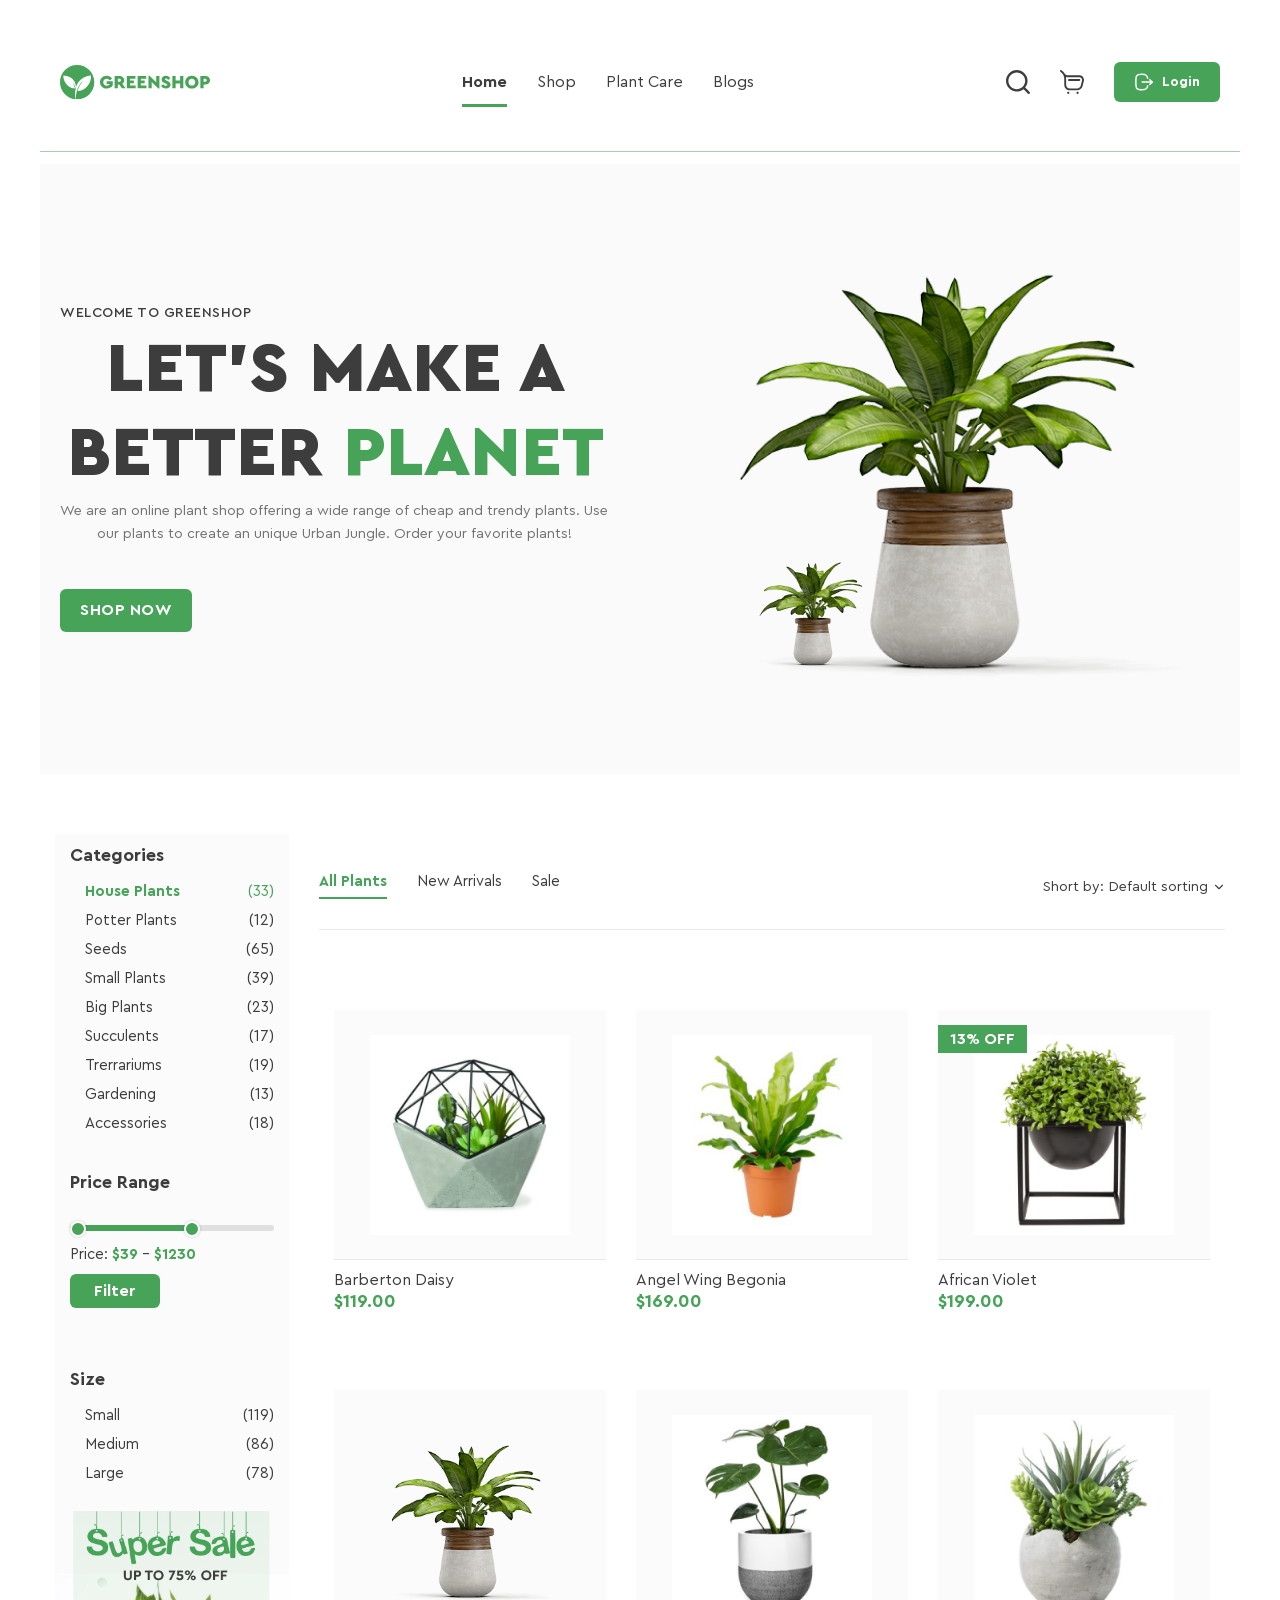
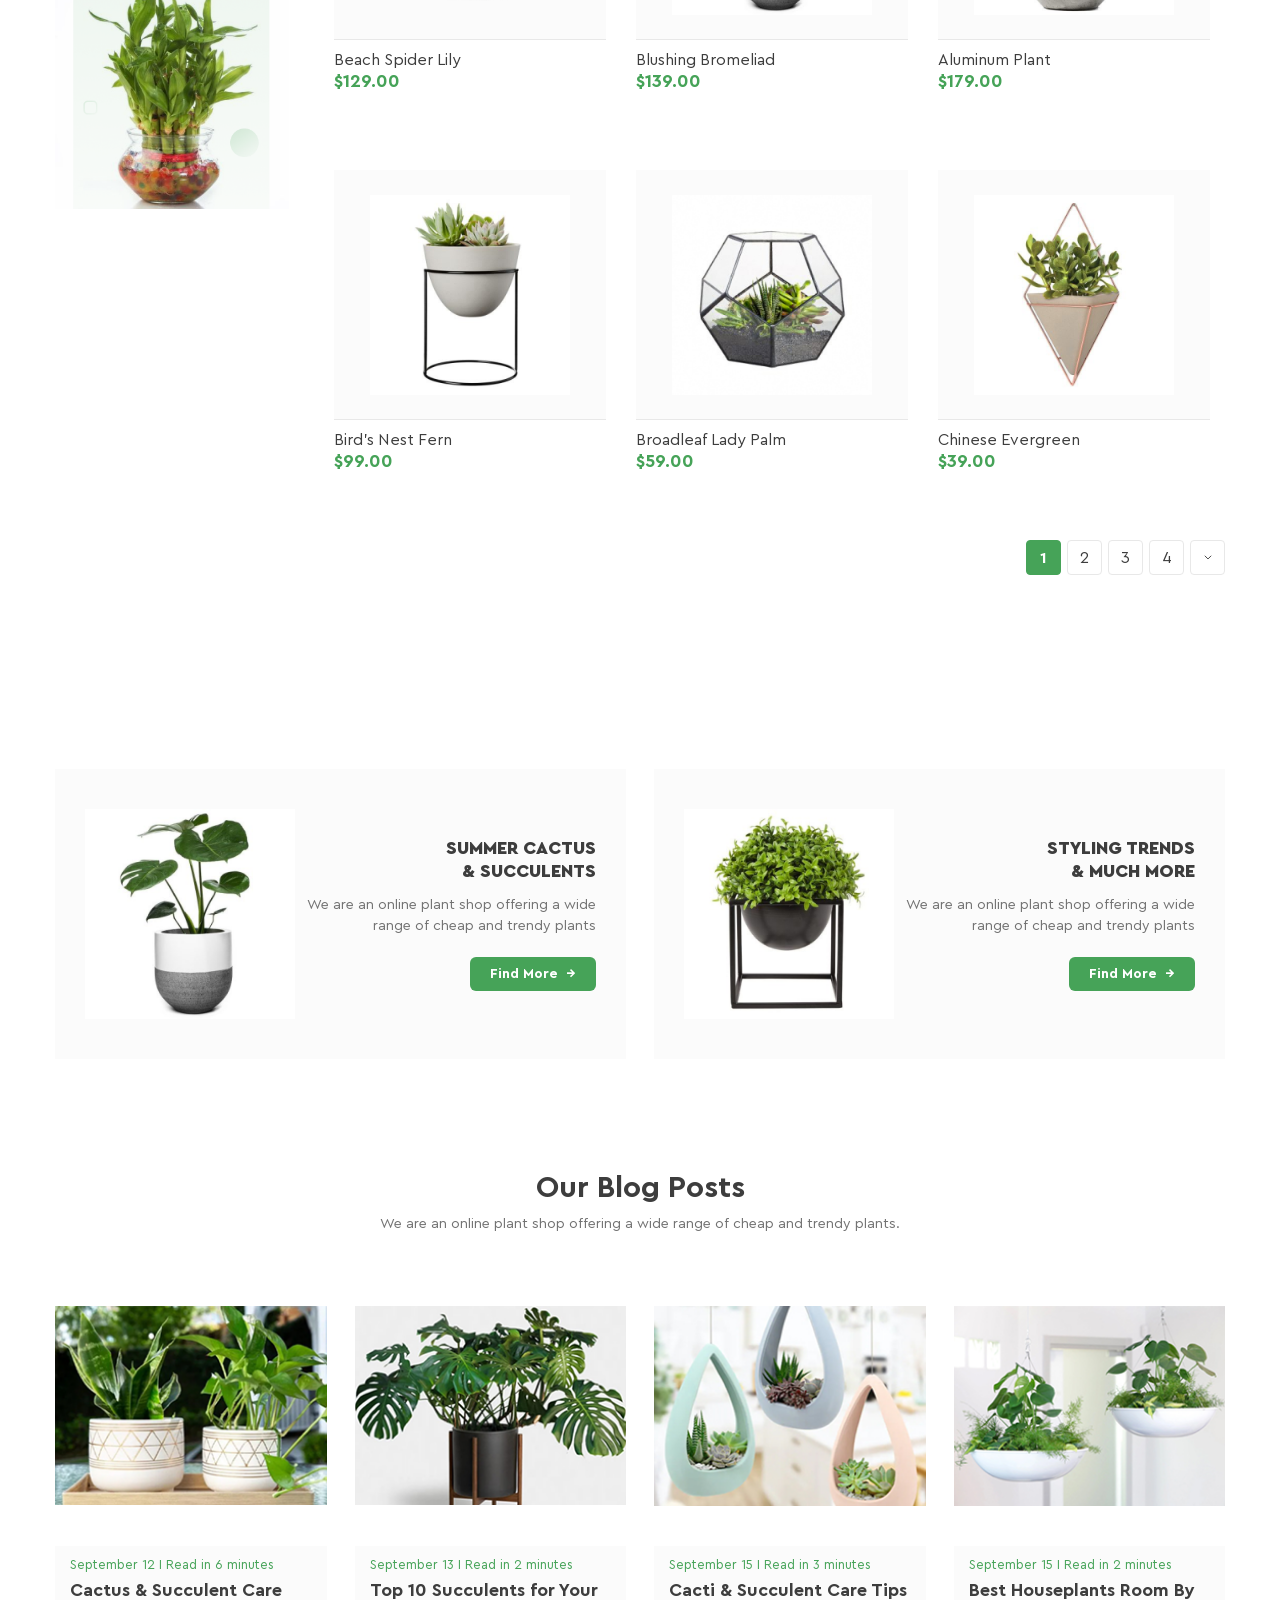
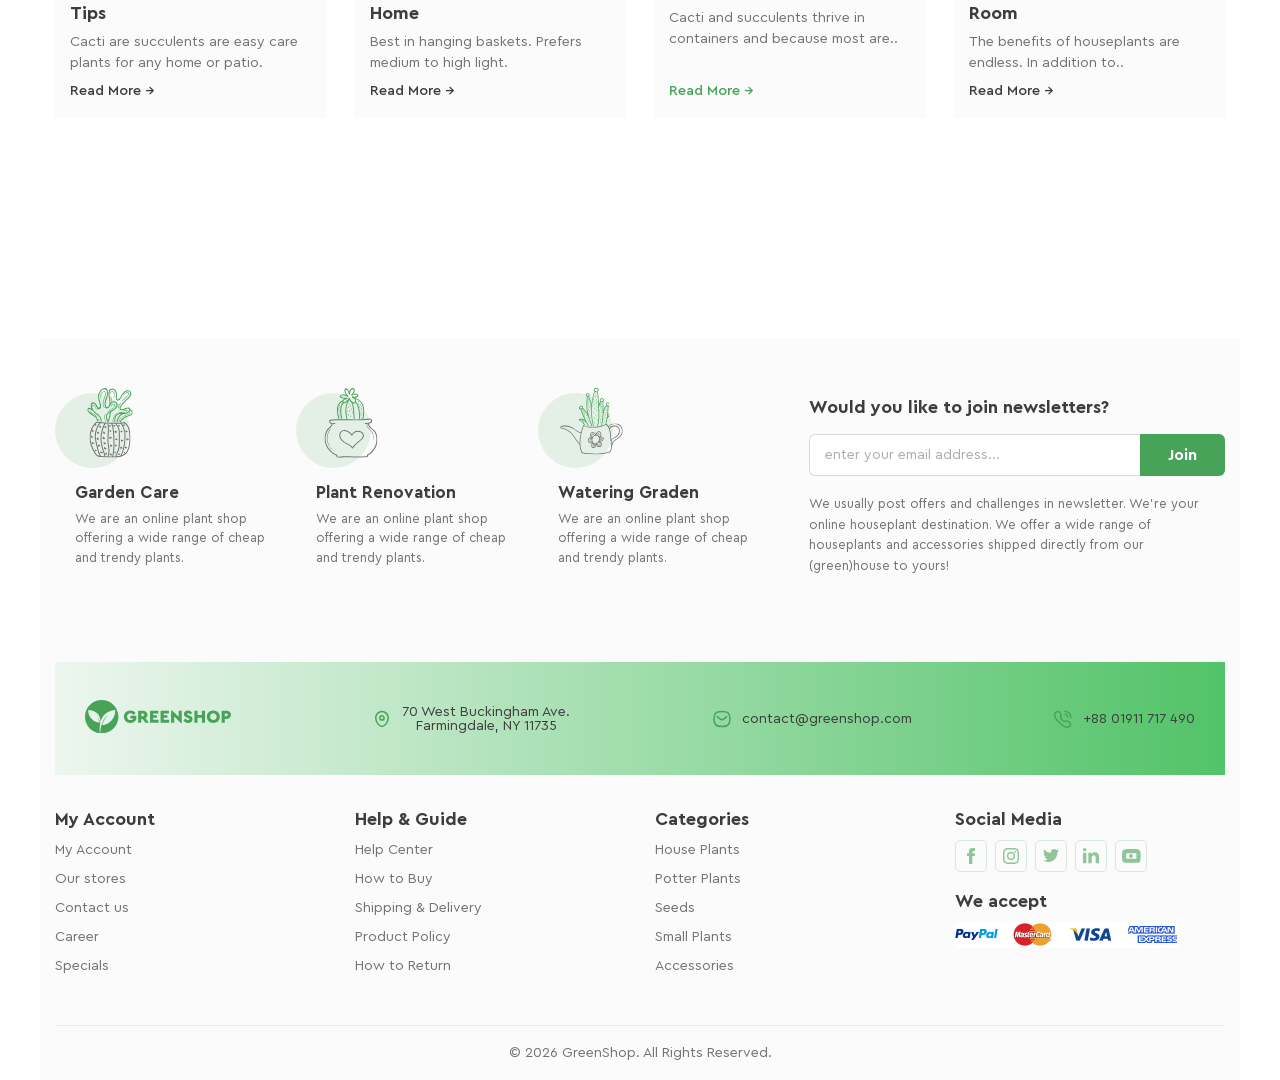
==== index.html @ 16ff742e "doneHW12" ====
<!DOCTYPE html>
<html lang="en">
<head>
    <meta charset="UTF-8">
    <title>Greenshop Home</title>
<link rel="stylesheet" href="css/normalize.css">
    <link rel="stylesheet" href="css/reset.css">
    <link rel="stylesheet" href="css/styles.css">
</head>
<body>
<header class="header">
    <div class="header-container">
        <a href="/" class="header-logo">
            <img src="img/Logo.svg" alt="Greenshop Logo">
        </a>
        <nav class="header-nav">
            <a href="#" class="nav-link active">Home</a>
            <a href="#" class="nav-link">Shop</a>
            <div class="nav-dropdown">
                <a href="#" class="nav-link">Plant Care</a>
                <div class="dropdown-menu">
                    <a href="#" class="dropdown-item">Drainage</a>
                    <a href="#" class="dropdown-item">Fungicides</a>
                    <a href="#" class="dropdown-item">Fertilizer</a>
                    <div class="dropdown-submenu-wrapper">
                        <a href="#" class="dropdown-item dropdown-item-active">Priming <img src="img/left.svg" alt="arrow" class="dropdown-arrow"></a>
                        <div class="dropdown-submenu">
                            <a href="#" class="dropdown-item">Universal</a>
                            <a href="#" class="dropdown-item">For Ficus</a>
                            <a href="#" class="dropdown-item">For Cacti</a>
                            <a href="#" class="dropdown-item">For Citrus</a>
                            <a href="#" class="dropdown-item">For those in bloom</a>
                            <a href="#" class="dropdown-item">For Orchids</a>
                        </div>
                    </div>
                </div>
            </div>
            <a href="#" class="nav-link">Blogs</a>
        </nav>
        <div class="header-login">
            <a href="#" class="header-icon-link"><img src="img/search.svg" alt="Search"></a>
            <div class="header-cart">
                <a href="#" class="header-cart-link">
                    <img src="img/shopping.svg" alt="Cart" id="headerCartIcon">
                    <span class="cart-badge" id="cartBadge">0</span>
                </a>
            </div>
            <button class="login-button-green">
                    <img src="img/Logout-icon.svg" alt="Login">
                Login
            </button>
        </div>
    </div>
</header>
<section class="hero">
    <div class="container">
        <div class="hero_content">
            <p class="hero_label">WELCOME TO GREENSHOP</p>
            <h1 class="hero_title">LET'S MAKE A BETTER<span> PLANET</span></h1>
            <p class="hero_text">We are an online plant shop offering a wide range of cheap and trendy plants. Use<br>our plants to create an unique Urban Jungle. Order your favorite plants!</p>
            <button class="shop-button-green">SHOP NOW</button>
        </div>
        <div class="hero_image">
            <img src="img/plant.png" alt="Plant in pot">
        </div>
    </div>
</section>


<section class="catalog">
    <div class="container">
        <div class="catalog-sidebar">
            <h3 class="catalog-sidebar-title">Categories</h3>
            <ul class="catalog-categories">
                <li><a href="#" class="category-link active">House Plants <span class="category-count">(33)</span></a></li>
                <li><a href="#" class="category-link">Potter Plants <span class="category-count">(12)</span></a></li>
                <li><a href="#" class="category-link">Seeds <span class="category-count">(65)</span></a></li>
                <li><a href="#" class="category-link">Small Plants <span class="category-count">(39)</span></a></li>
                <li><a href="#" class="category-link">Big Plants <span class="category-count">(23)</span></a></li>
                <li><a href="#" class="category-link">Succulents <span class="category-count">(17)</span></a></li>
                <li><a href="#" class="category-link">Trerrariums <span class="category-count">(19)</span></a></li>
                <li><a href="#" class="category-link">Gardening <span class="category-count">(13)</span></a></li>
                <li><a href="#" class="category-link">Accessories <span class="category-count">(18)</span></a></li>
            </ul>

            <h3 class="catalog-sidebar-title">Price Range</h3>
            <div class="price-range">
                <div class="range-slider">
                    <div class="range-track"></div>
                    <div class="range-fill" id="rangeFill"></div>
                    <input type="range" min="39" max="2000" value="39" class="range-input range-min" id="rangeMin">
                    <input type="range" min="39" max="2000" value="1230" class="range-input range-max" id="rangeMax">
                </div>
                <p class="price-range-text">Price: <span class="price-green" id="priceMin">$39</span> – <span class="price-green" id="priceMax">$1230</span></p>
                <button class="filter-button">Filter</button>
            </div>

            <h3 class="catalog-sidebar-title">Size</h3>
            <ul class="catalog-categories size-categories">
                <li><a href="#" class="category-link">Small <span class="category-count">(119)</span></a></li>
                <li><a href="#" class="category-link">Medium <span class="category-count">(86)</span></a></li>
                <li><a href="#" class="category-link">Large <span class="category-count">(78)</span></a></li>
            </ul>

            <div class="catalog-banner">
                <img src="img/super-sale-banner.png" alt="Super Sale UP TO 75% OFF">
            </div>
        </div>
        <div class="catalog-main">
            <div class="catalog-topbar">
                <div class="catalog-tabs">
                    <a href="#" class="catalog-tab active">All Plants</a>
                    <a href="#" class="catalog-tab">New Arrivals</a>
                    <a href="#" class="catalog-tab">Sale</a>
                </div>
                <div class="catalog-sort">
                    Short by: <span>Default sorting</span>
                    <img src="img/down.svg" alt="arrow down" class="sort-arrow">
                </div>
            </div>
            <div class="catalog-grid">
                <div class="product-card">
                    <div class="product-card-image">
                        <img src="img/product-1.png" alt="Barberton Daisy">
                        <div class="product-card-actions">
                            <a href="#" class="cart-link"><img src="img/shopping.svg" alt="Cart"></a>
                            <a href="#"><img src="img/heart.svg" alt="Wishlist"></a>
                            <a href="#"><img src="img/search.svg" alt="Search"></a>
                        </div>
                    </div>
                    <p class="product-card-name">Barberton Daisy</p>
                    <p class="product-card-price">$119.00</p>
                </div>
                <div class="product-card">
                    <div class="product-card-image">
                        <img src="img/product-2.png" alt="Angel Wing Begonia">
                        <div class="product-card-actions">
                            <a href="#" class="cart-link"><img src="img/shopping.svg" alt="Cart"></a>
                            <a href="#"><img src="img/heart.svg" alt="Wishlist"></a>
                            <a href="#"><img src="img/search.svg" alt="Search"></a>
                        </div>
                    </div>
                    <p class="product-card-name">Angel Wing Begonia</p>
                    <p class="product-card-price">$169.00</p>
                </div>
                <div class="product-card">
                    <div class="product-card-image">
                        <span class="product-badge">13% OFF</span>
                        <img src="img/product-3.png" alt="African Violet">
                        <div class="product-card-actions">
                            <a href="#" class="cart-link"><img src="img/shopping.svg" alt="Cart"></a>
                            <a href="#"><img src="img/heart.svg" alt="Wishlist"></a>
                            <a href="#"><img src="img/search.svg" alt="Search"></a>
                        </div>
                    </div>
                    <p class="product-card-name">African Violet</p>
                    <p class="product-card-price">$199.00</p>
                </div>
                <div class="product-card">
                    <div class="product-card-image">
                        <img src="img/product-4.png" alt="Beach Spider Lily">
                        <div class="product-card-actions">
                            <a href="#" class="cart-link"><img src="img/shopping.svg" alt="Cart"></a>
                            <a href="#"><img src="img/heart.svg" alt="Wishlist"></a>
                            <a href="#"><img src="img/search.svg" alt="Search"></a>
                        </div>
                    </div>
                    <p class="product-card-name">Beach Spider Lily</p>
                    <p class="product-card-price">$129.00</p>
                </div>
                <div class="product-card">
                    <div class="product-card-image">
                        <img src="img/product-5.png" alt="Blushing Bromeliad">
                        <div class="product-card-actions">
                            <a href="#" class="cart-link"><img src="img/shopping.svg" alt="Cart"></a>
                            <a href="#"><img src="img/heart.svg" alt="Wishlist"></a>
                            <a href="#"><img src="img/search.svg" alt="Search"></a>
                        </div>
                    </div>
                    <p class="product-card-name">Blushing Bromeliad</p>
                    <p class="product-card-price">$139.00</p>
                </div>
                <div class="product-card">
                    <div class="product-card-image">
                        <img src="img/product-6.png" alt="Aluminum Plant">
                        <div class="product-card-actions">
                            <a href="#" class="cart-link"><img src="img/shopping.svg" alt="Cart"></a>
                            <a href="#"><img src="img/heart.svg" alt="Wishlist"></a>
                            <a href="#"><img src="img/search.svg" alt="Search"></a>
                        </div>
                    </div>
                    <p class="product-card-name">Aluminum Plant</p>
                    <p class="product-card-price">$179.00</p>
                </div>
                <div class="product-card">
                    <div class="product-card-image">
                        <img src="img/product-7.png" alt="Bird's Nest Fern">
                        <div class="product-card-actions">
                            <a href="#" class="cart-link"><img src="img/shopping.svg" alt="Cart"></a>
                            <a href="#"><img src="img/heart.svg" alt="Wishlist"></a>
                            <a href="#"><img src="img/search.svg" alt="Search"></a>
                        </div>
                    </div>
                    <p class="product-card-name">Bird's Nest Fern</p>
                    <p class="product-card-price">$99.00</p>
                </div>
                <div class="product-card">
                    <div class="product-card-image">
                        <img src="img/product-8.png" alt="Broadleaf Lady Palm">
                        <div class="product-card-actions">
                            <a href="#" class="cart-link"><img src="img/shopping.svg" alt="Cart"></a>
                            <a href="#"><img src="img/heart.svg" alt="Wishlist"></a>
                            <a href="#"><img src="img/search.svg" alt="Search"></a>
                        </div>
                    </div>
                    <p class="product-card-name">Broadleaf Lady Palm</p>
                    <p class="product-card-price">$59.00</p>
                </div>
                <div class="product-card">
                    <div class="product-card-image">
                        <img src="img/product-9.png" alt="Chinese Evergreen">
                        <div class="product-card-actions">
                            <a href="#" class="cart-link"><img src="img/shopping.svg" alt="Cart"></a>
                            <a href="#"><img src="img/heart.svg" alt="Wishlist"></a>
                            <a href="#"><img src="img/search.svg" alt="Search"></a>
                        </div>
                    </div>
                    <p class="product-card-name">Chinese Evergreen</p>
                    <p class="product-card-price">$39.00</p>
                </div>
            </div>
            <div class="catalog-pagination">
                <a href="#" class="pagination-link active">1</a>
                <a href="#" class="pagination-link">2</a>
                <a href="#" class="pagination-link">3</a>
                <a href="#" class="pagination-link">4</a>
                <a href="#" class="pagination-link"><img src="img/right.svg" alt="Next" class="pagination-arrow"></a>
            </div>
        </div>
    </div>
</section>

<section class="promo-cards">
    <div class="container">
        <div class="promo-card">
            <div class="promo-card-image">
                <img src="img/product-5.png" alt="Summer Cactus">
            </div>
            <div class="promo-card-content">
                <h3 class="promo-card-title">SUMMER CACTUS<br>& SUCCULENTS</h3>
                <p class="promo-card-text">We are an online plant shop offering a wide range of cheap and trendy plants</p>
                <a href="#" class="find-more-btn">Find More <span>&rarr;</span></a>
            </div>
        </div>
        <div class="promo-card">
            <div class="promo-card-image">
                <img src="img/product-3.png" alt="Styling Trends">
            </div>
            <div class="promo-card-content">
                <h3 class="promo-card-title">STYLING TRENDS<br>& MUCH MORE</h3>
                <p class="promo-card-text">We are an online plant shop offering a wide range of cheap and trendy plants</p>
                <a href="#" class="find-more-btn">Find More <span>&rarr;</span></a>
            </div>
        </div>
    </div>
</section>

<section class="blog-section">
    <div class="container">
        <h2 class="blog-section-title">Our Blog Posts</h2>
        <p class="blog-section-subtitle">We are an online plant shop offering a wide range of cheap and trendy plants.</p>
        <div class="blog-grid">
            <div class="blog-card">
                <div class="blog-card-image">
                    <img src="img/01.png" alt="Cactus & Succulent Care Tips">
                </div>
                <div class="blog-card-body">
                    <p class="blog-card-meta">September 12  I Read in 6 minutes</p>
                    <h3 class="blog-card-title">Cactus & Succulent Care Tips</h3>
                    <p class="blog-card-text">Cacti are succulents are easy care plants for any home or patio.</p>
                    <a href="#" class="blog-read-more">Read More &rarr;</a>
                </div>
            </div>
            <div class="blog-card">
                <div class="blog-card-image">
                    <img src="img/02.png" alt="Top 10 Succulents for Your Home">
                </div>
                <div class="blog-card-body">
                    <p class="blog-card-meta">September 13  I Read in 2 minutes</p>
                    <h3 class="blog-card-title">Top 10 Succulents for Your Home</h3>
                    <p class="blog-card-text">Best in hanging baskets. Prefers medium to high light.</p>
                    <a href="#" class="blog-read-more">Read More &rarr;</a>
                </div>
            </div>
            <div class="blog-card">
                <div class="blog-card-image">
                    <img src="img/03.png" alt="Cacti & Succulent Care Tips">
                </div>
                <div class="blog-card-body">
                    <p class="blog-card-meta">September 15  I Read in 3 minutes</p>
                    <h3 class="blog-card-title">Cacti & Succulent Care Tips</h3>
                    <p class="blog-card-text">Cacti and succulents thrive in containers and because most are..</p>
                    <a href="#" class="blog-read-more green">Read More &rarr;</a>
                </div>
            </div>
            <div class="blog-card">
                <div class="blog-card-image">
                    <img src="img/04.png" alt="Best Houseplants Room By Room">
                </div>
                <div class="blog-card-body">
                    <p class="blog-card-meta">September 15  I Read in 2 minutes</p>
                    <h3 class="blog-card-title">Best Houseplants Room By Room</h3>
                    <p class="blog-card-text">The benefits of houseplants are endless. In addition to..</p>
                    <a href="#" class="blog-read-more">Read More &rarr;</a>
                </div>
            </div>
        </div>
    </div>
</section>

<div class="modal-overlay" id="modalOverlay">
    <table>
        <tr> <td>
            <button class="close-btn" type="button" id="modalClose">
                <img src="img/close.svg" alt="Close">
            </button>
            <h1>Login | <span id="registerTitle">Register</span></h1>
                <h4>Enter your email and password to register</h4>
            <div>    
                <input type="text" placeholder="Username">
            </div>
            <div>
                <input type="email" placeholder="Enter your email address">
            </div>
            <div class="password-wrapper">
                <input type="password" placeholder="Password">
                <span class="eye-icon"> <img src="img/hide.svg" alt="eye-icon" width="20" height="20"></span>
            </div>
            <div>
                <input type="password" placeholder="Confirm Password">
            </div>
                <button type="submit" id="registerButton">Register</button>
                <div class="divider"><span>Or register with</span></div> 
                <div> 
                    <button type="button" class="register-form-button">
                        <img src="img/google.svg" alt="Google Logo" width="20" height="20">
                        Continue with Google</button>
                </div> 
                <div> 
                    <button type="button" class="register-form-button">
                        <img src="img/facebook.svg" alt="Facebook Logo" width="20" height="20">
                        Continue with Facebook</button>
                </div> 
            </td> 
        </tr> 
    </table> 
</div>

<footer class="footer">
    <div class="container">
        <div class="footer-top">
            <div class="footer-info-cards">
                <div class="footer-info-card">
                    <div class="footer-info-icon">
                        <span class="icon-circle"></span>
                        <img src="img/cactus-1.svg" alt="Garden Care">
                    </div>
                    <h3 class="footer-info-title">Garden Care</h3>
                    <p class="footer-info-text">We are an online plant shop<br>offering a wide range of cheap<br>and trendy plants.</p>
                </div>
                <div class="footer-info-card">
                    <div class="footer-info-icon">
                        <span class="icon-circle"></span>
                        <img src="img/cactus-2.svg" alt="Plant Renovation">
                    </div>
                    <h3 class="footer-info-title">Plant Renovation</h3>
                    <p class="footer-info-text">We are an online plant shop<br>offering a wide range of cheap<br>and trendy plants.</p>
                </div>
                <div class="footer-info-card">
                    <div class="footer-info-icon">
                        <span class="icon-circle"></span>
                        <img src="img/cactus-3.svg" alt="Watering Garden">
                    </div>
                    <h3 class="footer-info-title">Watering Graden</h3>
                    <p class="footer-info-text">We are an online plant shop<br>offering a wide range of cheap<br>and trendy plants.</p>
                </div>
            </div>
            <div class="footer-newsletter">
                <h3 class="footer-newsletter-title">Would you like to join newsletters?</h3>
                <div class="footer-newsletter-form">
                    <input type="email" class="footer-newsletter-input" placeholder="enter your email address...">
                    <button class="footer-newsletter-btn">Join</button>
                </div>
                <p class="footer-newsletter-text">We usually post offers and challenges in newsletter. We're your online houseplant destination. We offer a wide range of houseplants and accessories shipped directly from our (green)house to yours!</p>
            </div>
        </div>

        <div class="footer-gradient-bar">
            <div class="footer-gradient-logo">
                <img src="img/Logo.svg" alt="GreenShop">
            </div>
            <div class="footer-gradient-item">
                <img src="img/adress-icon.svg" alt="Address" class="footer-gradient-icon-img">
                <span>70 West Buckingham Ave.<br>Farmingdale, NY 11735</span>
            </div>
            <div class="footer-gradient-item">
                <img src="img/mail-icon.svg" alt="Email" class="footer-gradient-icon-img">
                <a href="mailto:contact@greenshop.com" class="footer-gradient-link">contact@greenshop.com</a>
            </div>
            <div class="footer-gradient-item">
                <img src="img/phone-icon.svg" alt="Phone" class="footer-gradient-icon-img">
                <a href="tel:+880191171749" class="footer-gradient-link">+88 01911 717 490</a>
            </div>
        </div>

        <div class="footer-bottom">
            <div class="footer-column">
                <h4 class="footer-column-title">My Account</h4>
                <a href="#" class="footer-column-link">My Account</a>
                <a href="#" class="footer-column-link">Our stores</a>
                <a href="#" class="footer-column-link">Contact us</a>
                <a href="#" class="footer-column-link">Career</a>
                <a href="#" class="footer-column-link">Specials</a>
            </div>
            <div class="footer-column">
                <h4 class="footer-column-title">Help & Guide</h4>
                <a href="#" class="footer-column-link">Help Center</a>
                <a href="#" class="footer-column-link">How to Buy</a>
                <a href="#" class="footer-column-link">Shipping & Delivery</a>
                <a href="#" class="footer-column-link">Product Policy</a>
                <a href="#" class="footer-column-link">How to Return</a>
            </div>
            <div class="footer-column">
                <h4 class="footer-column-title">Categories</h4>
                <a href="#" class="footer-column-link">House Plants</a>
                <a href="#" class="footer-column-link">Potter Plants</a>
                <a href="#" class="footer-column-link">Seeds</a>
                <a href="#" class="footer-column-link">Small Plants</a>
                <a href="#" class="footer-column-link">Accessories</a>
            </div>
            <div class="footer-column">
                <h4 class="footer-column-title">Social Media</h4>
                <div class="footer-social-icons">
                    <img src="img/social-media-icons.svg" alt="Social Media">
                </div>
                <h4 class="footer-column-title">We accept</h4>
                <div class="footer-payment-icons">
                    <img src="img/payment-icons.svg" alt="We accept">
                </div>
            </div>
        </div>

        <div class="footer-copyright">
            &copy; <span id="footerYear">2026</span> GreenShop. All Rights Reserved.
        </div>
    </div>
</footer>

<script>
    var loginBtn = document.querySelector('.login-button-green');
    var overlay = document.getElementById('modalOverlay');
    var closeBtn = document.getElementById('modalClose');

    loginBtn.addEventListener('click', function() {
        overlay.classList.add('active');
    });

    closeBtn.addEventListener('click', function() {
        overlay.classList.remove('active');
    });

    overlay.addEventListener('click', function(e) {
        if (e.target === overlay) {
            overlay.classList.remove('active');
        }
    });

    document.getElementById('footerYear').textContent = new Date().getFullYear();

    var cartCount = 0;
    var cartBadge = document.getElementById('cartBadge');
    var cartLinks = document.querySelectorAll('.cart-link');

    cartLinks.forEach(function(link) {
        link.addEventListener('click', function(e) {
            e.preventDefault();
            cartCount++;
            cartBadge.textContent = cartCount;
            cartBadge.classList.add('active');
        });
    });

    var rangeMin = document.getElementById('rangeMin');
    var rangeMax = document.getElementById('rangeMax');
    var rangeFill = document.getElementById('rangeFill');
    var priceMin = document.getElementById('priceMin');
    var priceMax = document.getElementById('priceMax');

    function updateRange() {
        var minVal = parseInt(rangeMin.value);
        var maxVal = parseInt(rangeMax.value);

        if (minVal > maxVal) {
            var temp = minVal;
            minVal = maxVal;
            maxVal = temp;
        }

        priceMin.textContent = '$' + minVal;
        priceMax.textContent = '$' + maxVal;

        var minPercent = ((minVal - 39) / (2000 - 39)) * 100;
        var maxPercent = ((maxVal - 39) / (2000 - 39)) * 100;

        rangeFill.style.left = minPercent + '%';
        rangeFill.style.width = (maxPercent - minPercent) + '%';
    }

    rangeMin.addEventListener('input', updateRange);
    rangeMax.addEventListener('input', updateRange);
    updateRange();
</script>



</body>
</html>
---- css/styles.css ----
﻿/* FONTS */

@font-face {
    font-family: 'Cera Pro';
    src: url('../fonts/CeraPro-Regular.woff') format('woff');
    font-weight: 400;
}

@font-face {
    font-family: 'Cera Pro';
    src: url('../fonts/CeraPro-Medium.woff') format('woff');
    font-weight: 500;
}

@font-face {
    font-family: 'Cera Pro';
    src: url('../fonts/CeraPro-Bold.woff') format('woff');
    font-weight: 700;
}

@font-face {
    font-family: 'Cera Pro';
    src: url('../fonts/CeraPro-Black.woff') format('woff');
    font-weight: 900;
}

body {
    font-family: 'Cera Pro', sans-serif;
}

/* REGISTRATION FORM STYLE */

body {
    background-color: white;
    text-align: center;
}

h1 {
    font-size: 32px;
    font-weight: 700;
    color: #3D3D3D;
    margin: 0 0 10px 0;
}

h4 {
    font-size: 14px;
    font-weight: 400;
    color: #3D3D3D;
    margin: 0 0 30px 0;
}

table {
    background-color: white;
    border: 1px solid #DEDEDE;
    border-bottom: 10px solid #46A358;
    margin: 50px auto;
    border-collapse: collapse;
    padding: 40px;
    max-width: 500px;
    border-radius: 8px;
    position: relative;
}

td {
    padding: 40px;
}

div {
    margin-top: 20px;
    margin-bottom: 20px;
}

#registerButton {
    background-color: #46A358;
    width: 100%;
    max-width: 300px;
    height: 45px;
    border-radius: 5px;
    color: white;
    border: none;
    font-size: 16px;
    font-weight: 700;
    cursor: pointer;
    margin-bottom: 10px;
}

.register-form-button {
    background-color: white;
    width: 300px;
    height: 45px;
    border-radius: 5px;
    border: 1px solid #DEDEDE;
    display: inline-flex;
    align-items: center;
    justify-content: center;
    gap: 10px;
    padding: 10px;
    box-sizing: border-box;
    cursor: pointer;
    font-size: 14px;
    font-weight: 400;
    color: #3D3D3D;
}

input {
    width: 300px;
    height: 45px;
    border-radius: 5px;
    border: 1px solid #DEDEDE;
    background-color: white;
    box-sizing: border-box;
    padding: 10px;
    font-family: inherit;
    color: #3D3D3D;
}

input::placeholder {
    color: #BDBDBD;
}

#registerTitle {
    color: #46A358;
}

.password-wrapper {
    position: relative;
    width: 300px;
    margin: 0 auto;
}

.password-wrapper input {
    width: 100%;
    padding: 10px;
    padding-right: 40px;
    box-sizing: border-box;
}

.eye-icon {
    position: absolute;
    right: 10px;
    top: 50%;
    transform: translateY(-50%);
    color: #888;
    font-size: 20px;
    z-index: 2;
}

.close-btn {
    position: absolute;
    top: 20px;
    right: 20px;
    background: none;
    border: none;
    cursor: pointer;
    padding: 0;
    display: flex;
    align-items: center;
    justify-content: center;
}

.close-btn img {
    width: 12px;
    height: 12px;
}

.divider {
    display: flex;
    align-items: center;
    gap: 15px;
    margin: 20px 0 20px;
    color: #000000;
    font-size: 14px;
    font-weight: 400;
}

.divider::before,
.divider::after {
    content: "";
    flex: 1;
    height: 1px;
    background-color: #DEDEDE;
}

/*MODAL OVERLAY*/

.modal-overlay {
    display: none;
    position: fixed;
    top: 0;
    left: 0;
    width: 100%;
    height: 100%;
    background-color: rgba(0, 0, 0, 0.5);
    z-index: 999;
    justify-content: center;
    align-items: center;
}

.modal-overlay.active {
    display: flex;
}

.modal-overlay table {
    margin: 0;
    animation: modalFadeIn 0.3s ease;
}

@keyframes modalFadeIn {
    from {
        opacity: 0;
        transform: scale(0.95);
    }
    to {
        opacity: 1;
        transform: scale(1);
    }
}

/*CATALOG SECTION*/

.catalog {
    padding: 40px 0;
}

.catalog .container {
    display: flex;
    gap: 30px;
    align-items: flex-start;
}

/*SIDEBAR*/

.catalog-sidebar {
    flex: 0 0 20%;
    background-color: #FBFBFB;
    overflow: hidden;
    text-align: left;
}

.catalog-main {
    flex: 1;
    min-width: 0;
}

.catalog-sidebar-title {
    font-size: 18px;
    font-weight: 700;
    color: #3D3D3D;
    margin-bottom: 20px;
    padding: 12px 15px 0 15px;
}

.catalog-categories {
    list-style: none;
    padding: 0 15px;
    margin: 0 0 30px 0;
}

.catalog-categories li {
    margin-bottom: 14px;
    padding-left: 15px;
}

.category-link {
    text-decoration: none;
    color: #3D3D3D;
    font-size: 15px;
    font-weight: 400;
    transition: color 0.3s ease;
    cursor: pointer;
    display: flex;
    justify-content: space-between;
    width: 100%;
}

.category-link:hover {
    color: #46A358;
}

.category-link.active {
    color: #46A358;
    font-weight: 700;
}

.catalog-categories li {
    display: flex;
}

.category-count {
    font-weight: 400;
}

/* PRICE RANGE */

.price-range {
    padding: 0 15px 30px;
}

.range-slider {
    position: relative;
    height: 20px;
    margin: 20px 0 16px;
}

.range-track {
    position: absolute;
    top: -6px;
    left: 0;
    width: 100%;
    height: 6px;
    background-color: #E0E0E0;
    border-radius: 3px;
}

.range-fill {
    position: absolute;
    top: -6px;
    height: 6px;
    background-color: #46A358;
    border-radius: 3px;
    z-index: 1;
}

.range-input {
    position: absolute;
    top: 0;
    left: 0;
    width: 100%;
    height: 100%;
    margin: 0;
    padding: 0;
    background: transparent;
    pointer-events: none;
    -webkit-appearance: none;
    appearance: none;
    outline: none;
    border: none;
    z-index: 2;
}

.range-input::-webkit-slider-runnable-track {
    -webkit-appearance: none;
    appearance: none;
    width: 100%;
    height: 0;
    background: transparent;
    border: none;
    outline: none;
}

.range-input::-moz-range-track {
    width: 100%;
    height: 0;
    background: transparent;
    border: none;
    outline: none;
}

.range-input::-ms-track {
    width: 100%;
    height: 0;
    background: transparent;
    border: none;
    color: transparent;
}

.range-input::-ms-fill-lower,
.range-input::-ms-fill-upper {
    background: transparent;
}

.range-input::-webkit-slider-thumb {
    -webkit-appearance: none;
    appearance: none;
    width: 16px;
    height: 16px;
    border-radius: 50%;
    background-color: #46A358;
    border: 2px solid #fff;
    box-shadow: 0 0 3px rgba(0, 0, 0, 0.2);
    cursor: pointer;
    pointer-events: all;
    margin-top: 0;
}

.range-input::-moz-range-thumb {
    width: 16px;
    height: 16px;
    border-radius: 50%;
    background-color: #46A358;
    border: 2px solid #fff;
    box-shadow: 0 0 3px rgba(0,0,0,0.2);
    cursor: pointer;
    pointer-events: all;
}

.price-range-text {
    font-size: 15px;
    color: #3D3D3D;
    font-weight: 400;
    margin: 0 0 12px 0;
}

.price-green {
    color: #46A358;
    font-weight: 700;
}

.filter-button {
    background-color: #46A358;
    color: white;
    border: none;
    border-radius: 6px;
    padding: 8px 24px;
    font-size: 16px;
    font-weight: 700;
    cursor: pointer;
}

/* SIZE */

.size-categories {
    margin-bottom: 30px;
}

.catalog-banner {
    margin: 0;
    background-color: #FBFBFB;
}

.catalog-banner img {
    width: 100%;
    height: auto;
    display: block;
}

/*TOPBAR*/

.catalog-topbar {
    display: flex;
    align-items: center;
    justify-content: space-between;
    margin-bottom: 30px;
    border-bottom: 1px solid #E8E8E8;
    padding-bottom: 10px;
}

.catalog-tabs {
    display: flex;
    gap: 30px;
}

.catalog-tab {
    text-decoration: none;
    color: #3D3D3D;
    font-size: 15px;
    font-weight: 400;
    padding-bottom: 8px;
    border-bottom: 2px solid transparent;
    transition: color 0.3s ease, border-bottom-color 0.3s ease;
    cursor: pointer;
}

.catalog-tab:hover {
    color: #46A358;
}

.catalog-tab.active {
    color: #46A358;
    font-weight: 700;
    border-bottom-color: #46A358;
}

.catalog-sort {
    font-size: 14px;
    color: #3D3D3D;
    display: flex;
    align-items: center;
    gap: 5px;
}

.catalog-sort span {
    font-weight: 400;
}

.sort-arrow {
    width: 12px;
    height: 12px;
}

/*PRODUCT GRID*/

.catalog-grid {
    display: flex;
    flex-wrap: wrap;
    margin-bottom: 40px;
}

.product-card {
    flex: 0 0 33.33%;
    padding: 10px 15px;
    box-sizing: border-box;
    text-align: left;
}

.product-card-image {
    width: 100%;
    height: 250px;
    background-color: #FBFBFB;
    display: flex;
    align-items: center;
    justify-content: center;
    margin-bottom: 12px;
    border-top: 1px solid transparent;
    border-bottom: 1px solid #E8E8E8;
    position: relative;
    overflow: hidden;
}

.product-card-image::before {
    content: "";
    position: absolute;
    top: 0;
    left: 0;
    width: 100%;
    height: 1px;
    background-color: #46A358;
    transform: scaleX(0);
    transition: transform 0.3s ease;
}

.product-card:hover .product-card-image::before {
    transform: scaleX(1);
}

.product-card:hover .product-card-image {
    border-top: 1px solid #46A358;
}

.product-card-actions {
    position: absolute;
    bottom: 10px;
    left: 50%;
    transform: translateX(-50%) translateY(30px);
    display: flex;
    gap: 10px;
    opacity: 0;
    transition: opacity 0.3s ease, transform 0.3s ease;
}

.product-card:hover .product-card-actions {
    opacity: 1;
    transform: translateX(-50%) translateY(0);
}

.product-card-actions a {
    display: flex;
    align-items: center;
    justify-content: center;
    width: 35px;
    height: 35px;
    background-color: #fff;
    border-radius: 4px;
    transition: background-color 0.3s ease;
}

.product-card-actions a:hover {
    background-color: #46A358;
}

.product-card-actions a:hover img {
    filter: brightness(0) invert(1);
}

.product-card-actions a img {
    width: 20px;
    height: 20px;
}

.product-card-image img {
    max-width: 80%;
    max-height: 200px;
    object-fit: contain;
}

.product-badge {
    position: absolute;
    top: 14px;
    left: 0;
    background-color: #46A358;
    color: white;
    font-size: 16px;
    font-weight: 700;
    padding: 6px 12px;
    z-index: 1;
}

.product-card-name {
    font-size: 16px;
    font-weight: 400;
    color: #3D3D3D;
    margin-bottom: 4px;
}

.product-card-price {
    font-size: 18px;
    font-weight: 700;
    color: #46A358;
}

/*PAGINATION*/

.catalog-pagination {
    display: flex;
    justify-content: flex-end;
    gap: 6px;
}

.pagination-link {
    display: flex;
    align-items: center;
    justify-content: center;
    width: 35px;
    height: 35px;
    font-size: 16px;
    font-weight: 400;
    color: #3D3D3D;
    text-decoration: none;
    border: 1px solid #E8E8E8;
    border-radius: 4px;
}

.pagination-link.active {
    background-color: #46A358;
    color: white;
    border-color: #46A358;
    font-weight: 700;
}

.pagination-arrow {
    width: 10px;
    height: 15px;
    vertical-align: middle;
}

/*GLOBAL & LAYOUT*/

* {
    box-sizing: border-box;
}

.container {
    max-width: 1200px;
    margin: 0 auto;
    padding: 0 15px;
}

/*HEADER*/

.header {
    border-bottom: none;
    background-color: #fff;
}

.header-container {
    display: flex;
    align-items: center;
    justify-content: space-between;
    gap: 20px;
    font-size: 0;
    border-bottom: 0.3px solid #46A35880;
    width: 100%;
    box-sizing: border-box;
    padding: 30px 20px 17px;
    max-width: 1200px;
    margin: 0 auto;
    position: relative;
}

.header-logo,
.header-nav,
.header-login {
    display: flex;
    align-items: center;
    font-size: 16px;
}

.header-logo {
    flex-shrink: 0;
}

.header-nav {
    flex: 1;
    display: flex;
    justify-content: center;
    gap: 30px;
}

.header-login {
    flex-shrink: 0;
    justify-content: flex-end;
    gap: 30px;
}

.header-icon-link {
    display: flex;
    align-items: center;
}

.header-icon-link img {
    width: 24px;
    height: 24px;
}

.header-cart {
    position: relative;
}

.header-cart-link {
    display: flex;
    align-items: center;
    position: relative;
}

.header-cart-link img {
    width: 24px;
    height: 24px;
}

.cart-badge {
    position: absolute;
    top: -6px;
    right: -8px;
    background-color: #46A358;
    color: white;
    font-size: 10px;
    font-weight: 700;
    width: 16px;
    height: 16px;
    border-radius: 50%;
    display: none;
    align-items: center;
    justify-content: center;
    border: 1px solid white;
}

.cart-badge.active {
    display: flex;
}

.nav-link {
    text-decoration: none;
    color: #3D3D3D;
    font-weight: 400;
    display: flex;
    align-items: center;
    position: relative;
}

.nav-link:hover {
    font-weight: 700;
}

.nav-link.active {
    font-weight: 700;
}

.nav-link.active::after,
.nav-link:hover::after {
    content: "";
    position: absolute;
    bottom: -17px;
    left: 0;
    width: 100%;
    height: 3px;
    background-color: #46A358;
    z-index: 10;
}

.header-nav:hover .nav-link.active:not(:hover) {
    font-weight: 400;
}

.header-nav:hover .nav-link.active:not(:hover)::after {
    display: none;
}

.header-nav:hover .nav-dropdown:hover .nav-link {
    font-weight: 700;
}

/* DROPDOWN MENU */

.nav-dropdown {
    position: relative;
    margin: 0;
}

.nav-dropdown:hover .nav-link::after {
    content: "";
    position: absolute;
    bottom: -17px;
    left: 0;
    width: 100%;
    height: 3px;
    background-color: #46A358;
    z-index: 10;
}

.nav-dropdown:hover .nav-link {
    font-weight: 700;
}

.dropdown-menu {
    position: absolute;
    top: 100%;
    left: 0;
    min-width: 180px;
    display: none;
    flex-direction: column;
    z-index: 100;
    padding-top: 22px;
    margin: 0;
}

.nav-dropdown:hover .dropdown-menu {
    display: flex;
}

.dropdown-item {
    display: flex;
    align-items: center;
    justify-content: space-between;
    padding: 10px 16px;
    background-color: #EDF6EE;
    color: #3D3D3D;
    text-decoration: none;
    font-size: 15px;
    font-weight: 400;
    transition: background-color 0.2s ease;
}

.dropdown-item:hover {
    background-color: #dceede;
}

.dropdown-item-active {
    background-color: #1A712A;
    color: white;
    font-weight: 700;
}

.dropdown-item-active:hover {
    background-color: #1A712A;
}

.dropdown-arrow {
    width: 10px;
    height: 10px;
    margin-left: 10px;
}

.dropdown-submenu-wrapper {
    position: relative;
    margin: 0;
}

.dropdown-submenu {
    position: absolute;
    top: -1px;
    left: 100%;
    min-width: 180px;
    display: none;
    flex-direction: column;
    z-index: 101;
    border-left: 1px solid #E8E8E8;
    margin: 0;
}

.dropdown-submenu-wrapper:hover .dropdown-submenu {
    display: flex;
}

/* BOTTOM BLOCK */

.bottom-block {
    background-color: #f8f8f8;
    padding: 40px 0;
}

.bottom-block-inner {
    text-align: center;
    max-width: 100%;
}

.bottom-block .container {
    max-width: 1200px;
    margin: 0 auto;
    padding: 0 15px;
    display: flex;
    align-items: center;
    justify-content: space-between;
    gap: 20px;
}

.bottom-block-content {
    text-align: left;
}

/*HERO SECTION*/

.hero {
    background-color: #F5F5F580;
    padding: 60px 0;
    margin: 12px auto 0;
    width: 1200px;
}

.hero .container {
    display: flex;
    align-items: center;
    justify-content: space-between;
    gap: 60px;
    max-width: 1200px;
    margin: 0 auto;
    padding: 0 20px;
    width: 100%;
}

.hero_content {
    flex: 1;
    max-width: 600px;
    display: flex;
    flex-direction: column;
    align-items: flex-start;
}

.hero_label {
    font-size: 14px;
    color: #3D3D3D;
    text-transform: uppercase;
    letter-spacing: 0.5px;
    margin-bottom: 7px;
    font-weight: 500;
}

.hero_title {
    font-size: 70px;
    font-weight: 900;
    color: #3D3D3D;
    line-height: 1.2;
    margin-bottom: 5px;
}

.hero_title span {
    color: #46A358;
    white-space: nowrap;
}

.hero_text {
    font-size: 14px;
    color: #727272;
    margin-bottom: 44px;
    line-height: 1.6;
}

.hero_image {
    flex: 1;
    display: flex;
    align-items: center;
    justify-content: center;
}

.hero_image img {
    max-width: 100%;
    height: auto;
    object-fit: contain;
}

/*BUTTONS*/

.login-button-green {
    display: inline-flex;
    align-items: center;
    justify-content: center;
    gap: 8px;
    background-color: #46A358;
    color: white;
    border: none;
    border-radius: 6px;
    padding: 10px 20px;
    cursor: pointer;
    font-size: 14px;
    font-weight: 700;
    text-align: center;
}

.login-button-green img {
    width: 20px;
    height: 20px;
}

.login-button-green:hover {
    background-color: #3a8a4a;
}

.shop-button-green {
    display: inline-block;
    background-color: #46A358;
    color: white;
    border: none;
    border-radius: 6px;
    padding: 12px 20px;
    cursor: pointer;
    font-size: 16px;
    font-weight: 700;
    text-align: center;
    text-transform: uppercase;
    letter-spacing: 0.5px;
    align-self: flex-start;
}

/*PROMO CARDS SECTION*/

.promo-cards {
    padding-top: 94px;
}

.promo-cards .container {
    display: flex;
    gap: 28px;
}

.promo-card {
    flex: 1;
    display: flex;
    align-items: center;
    background-color: #FBFBFB;
    padding: 20px 30px;
}

.promo-card-image {
    flex-shrink: 0;
    display: flex;
    align-items: center;
    justify-content: center;
    width: 210px;
    height: 210px;
}

.promo-card-image img {
    max-width: 100%;
    max-height: 100%;
    object-fit: contain;
}

.promo-card-content {
    flex: 1;
    text-align: right;
}

.promo-card-title {
    font-size: 18px;
    font-weight: 900;
    color: #3D3D3D;
    text-transform: uppercase;
    margin-bottom: 12px;
    line-height: 1.3;
}

.promo-card-text {
    font-size: 14px;
    font-weight: 400;
    color: #727272;
    margin-bottom: 20px;
    line-height: 1.5;
}

.find-more-btn {
    display: inline-block;
    background-color: #46A358;
    color: white;
    text-decoration: none;
    border-radius: 6px;
    padding: 10px 20px;
    font-size: 14px;
    font-weight: 700;
}

.find-more-btn span {
    margin-left: 4px;
}

/*BLOG SECTION*/

.blog-section {
    padding: 94px 0 80px;
    text-align: center;
}

.blog-section-title {
    font-size: 30px;
    font-weight: 700;
    color: #3D3D3D;
    margin-bottom: 14px;
}

.blog-section-subtitle {
    font-size: 14px;
    font-weight: 400;
    color: #727272;
    margin-bottom: 35px;
}

.blog-grid {
    display: flex;
    gap: 28px;
}

.blog-card {
    flex: 1;
    background-color: #fff;
    text-align: left;
    overflow: hidden;
    display: flex;
    flex-direction: column;
}

.blog-card-image {
    width: 100%;
    overflow: hidden;
}

.blog-card-image img {
    width: 100%;
    height: 200px;
    object-fit: cover;
    display: block;
}

.blog-card-body {
    padding: 12px 15px 20px;
    background-color: #FBFBFB;
    flex: 1;
    display: flex;
    flex-direction: column;
}

.blog-card-meta {
    font-size: 13px;
    font-weight: 400;
    color: #46A358;
    margin-bottom: 8px;
}

.blog-card-title {
    font-size: 18px;
    font-weight: 700;
    color: #3D3D3D;
    margin-bottom: 6px;
    line-height: 1.3;
}

.blog-card-text {
    font-size: 14px;
    font-weight: 400;
    color: #727272;
    margin-bottom: 10px;
    line-height: 1.5;
}

.blog-read-more {
    font-size: 14px;
    font-weight: 500;
    color: #3D3D3D;
    text-decoration: none;
    margin-top: auto;
}

.blog-read-more.green {
    color: #46A358;
}

/*FOOTER*/

.footer {
    margin-top: 80px;
}

.footer .container {
    margin: 0 auto;
    background-color: #FBFBFB;
}

.footer-top {
    display: flex;
    gap: 40px;
    padding: 30px 0 50px;
    margin: 0;
}

.footer-info-cards {
    display: flex;
    gap: 30px;
    flex: 2;
    padding-left: 20px;
}

.footer-info-card {
    flex: 1;
    text-align: left;
    margin: 0;
}

.footer-info-icon {
    position: relative;
    width: 80px;
    height: 80px;
    margin: 0 0 16px 0;
}

.icon-circle {
    position: absolute;
    top: 5px;
    left: -20px;
    width: 75px;
    height: 75px;
    border-radius: 50%;
    background-color: #46A35821;
}

.footer-info-icon img {
    position: relative;
    width: 70px;
    height: 70px;
    z-index: 1;
}

.footer-info-title {
    font-size: 17px;
    font-weight: 700;
    color: #3D3D3D;
    margin-bottom: 8px;
}

.footer-info-text {
    font-size: 13px;
    font-weight: 400;
    color: #727272;
    line-height: 1.5;
    margin: 0;
}

.footer-newsletter {
    flex: 1.2;
    text-align: left;
    margin: 0;
    padding-top: 30px;
}

.footer-newsletter-title {
    font-size: 18px;
    font-weight: 700;
    color: #3D3D3D;
    margin-bottom: 18px;
}

.footer-newsletter-form {
    display: flex;
    margin: 0 0 18px 0;
}

.footer-newsletter-input {
    flex: 1;
    height: 42px;
    border: 1px solid #DADADA;
    border-right: none;
    border-radius: 6px 0 0 6px;
    padding: 0 15px;
    font-size: 14px;
    font-family: inherit;
    color: #3D3D3D;
    background-color: #fff;
    width: auto;
}

.footer-newsletter-input::placeholder {
    color: #ACACAC;
}

.footer-newsletter-btn {
    background-color: #46A358;
    color: white;
    border: none;
    border-radius: 0 6px 6px 0;
    padding: 0 28px;
    font-size: 16px;
    font-weight: 700;
    cursor: pointer;
    height: 42px;
}

.footer-newsletter-text {
    font-size: 13px;
    font-weight: 400;
    color: #727272;
    line-height: 1.6;
    margin: 0;
}

/*Gradient bar*/

.footer-gradient-bar {
    display: flex;
    align-items: center;
    justify-content: space-between;
    background: linear-gradient(90deg, #EDF6EF 0%, #52C368 100%);
    padding: 18px 30px;
    margin: 25px 0 0 0;
    border-radius: 0;
}

.footer-gradient-logo img {
    height: 34px;
}

.footer-gradient-item {
    display: flex;
    align-items: center;
    gap: 10px;
    font-size: 14px;
    color: #3D3D3D;
    margin: 0;
}

.footer-gradient-icon-img {
    width: 20px;
    height: 20px;
}

.footer-gradient-link {
    text-decoration: none;
    color: #3D3D3D;
    font-size: 14px;
}

.footer-bottom {
    display: flex;
    justify-content: space-between;
    gap: 30px;
    padding: 35px 0 40px;
    border-bottom: 1px solid #E8E8E8;
    margin: 0;
}

.footer-column {
    flex: 1;
    display: flex;
    flex-direction: column;
    text-align: left;
    margin: 0;
}

.footer-column-title {
    font-size: 18px;
    font-weight: 700;
    color: #3D3D3D;
    margin-bottom: 12px;
}

.footer-column-link {
    text-decoration: none;
    color: #727272;
    font-size: 14px;
    font-weight: 400;
    margin-bottom: 8px;
    line-height: 1.5;
}

.footer-column-link:hover {
    color: #46A358;
}

.footer-social-icons {
    display: flex;
    gap: 10px;
    margin: 0 0 20px 0;
}

.footer-social-icon {
    display: flex;
    align-items: center;
    justify-content: center;
    width: 30px;
    height: 30px;
    border: 1px solid #46A358;
    border-radius: 4px;
    text-decoration: none;
    color: #46A358;
    font-size: 14px;
    font-weight: 500;
}

.footer-social-icon:hover {
    background-color: #46A358;
    color: white;
}

.footer-payment-icons {
    display: flex;
    gap: 8px;
    margin: 0;
}

.payment-icon {
    display: flex;
    align-items: center;
    justify-content: center;
    height: 28px;
    padding: 0 8px;
    border-radius: 4px;
    font-size: 10px;
    font-weight: 700;
    color: white;
}

.payment-paypal {
    background-color: #1565C0;
}

.payment-master {
    background-color: #FF6F00;
}

.payment-visa {
    background-color: #1A237E;
}

.payment-amex {
    background-color: #0277BD;
}

.footer-copyright {
    text-align: center;
    padding: 20px 0;
    font-size: 14px;
    font-weight: 400;
    color: #727272;
    margin: 0;
    background-color: transparent;
}
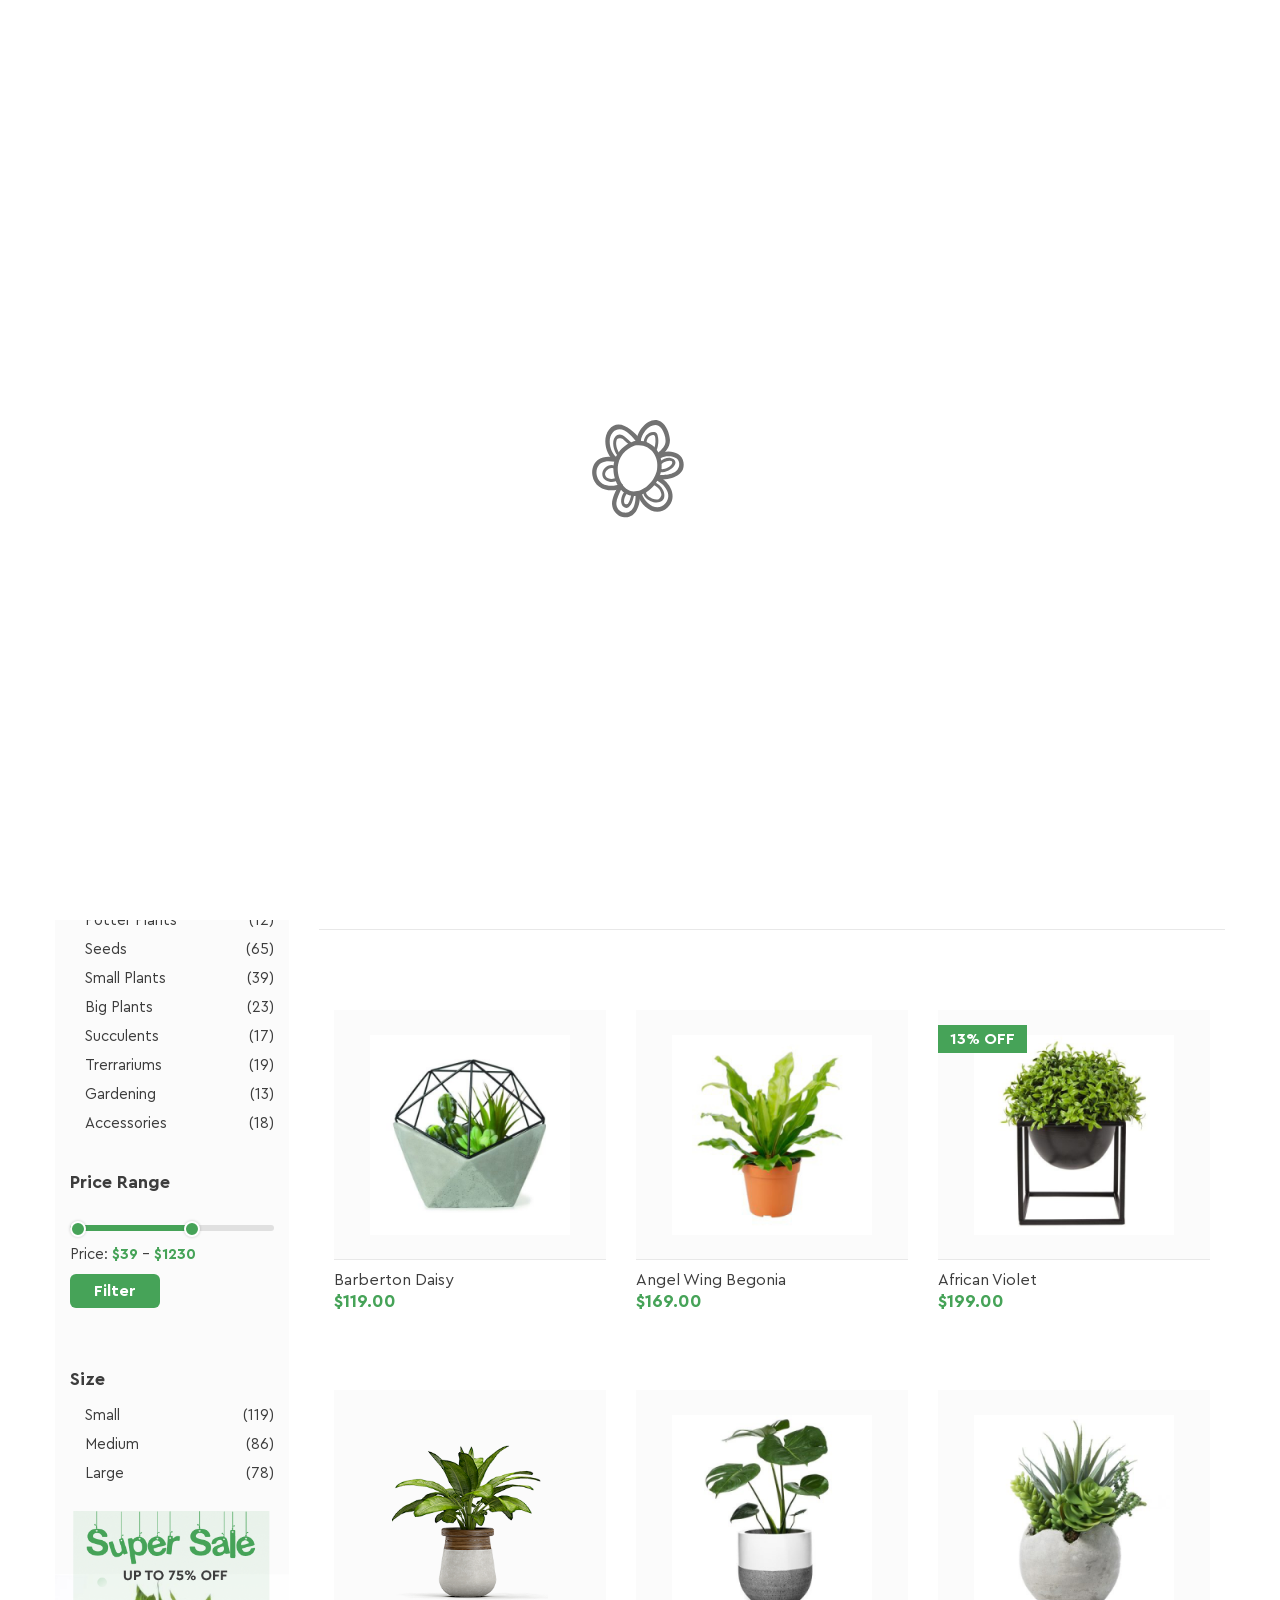
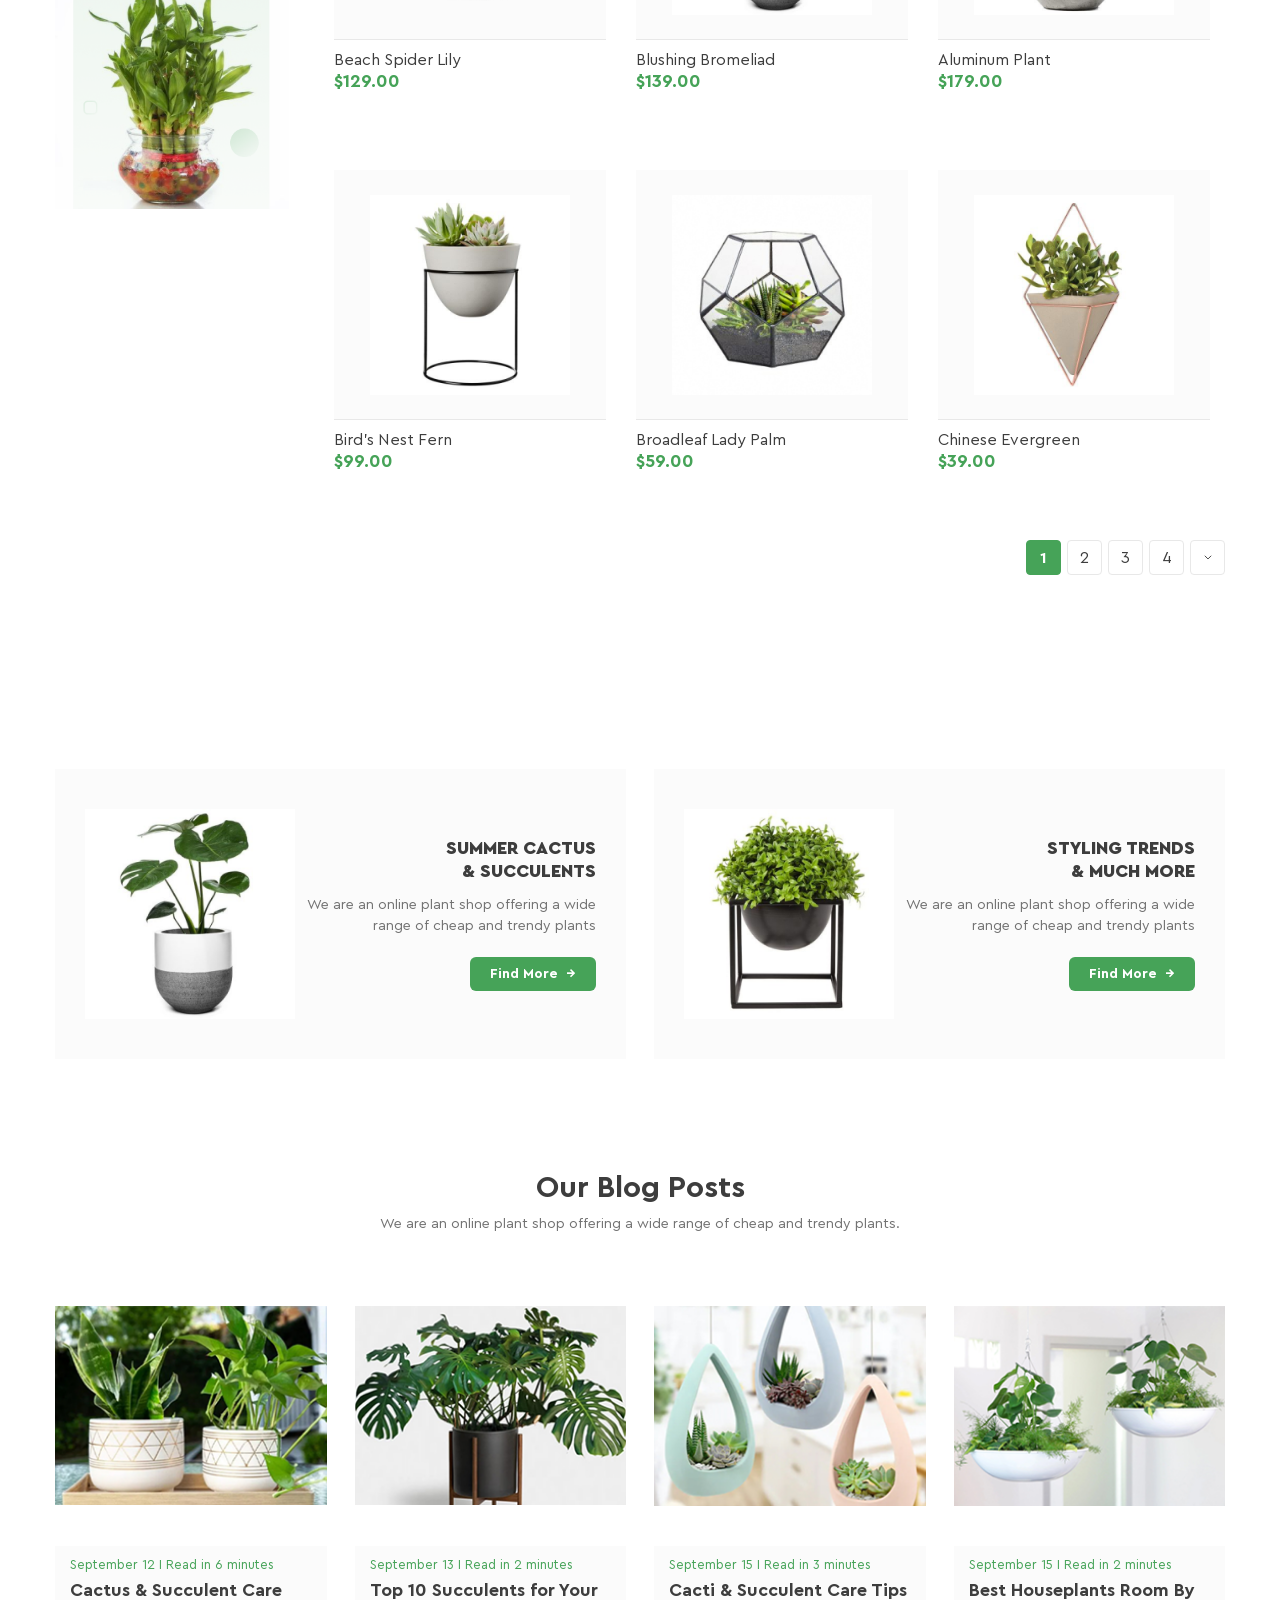
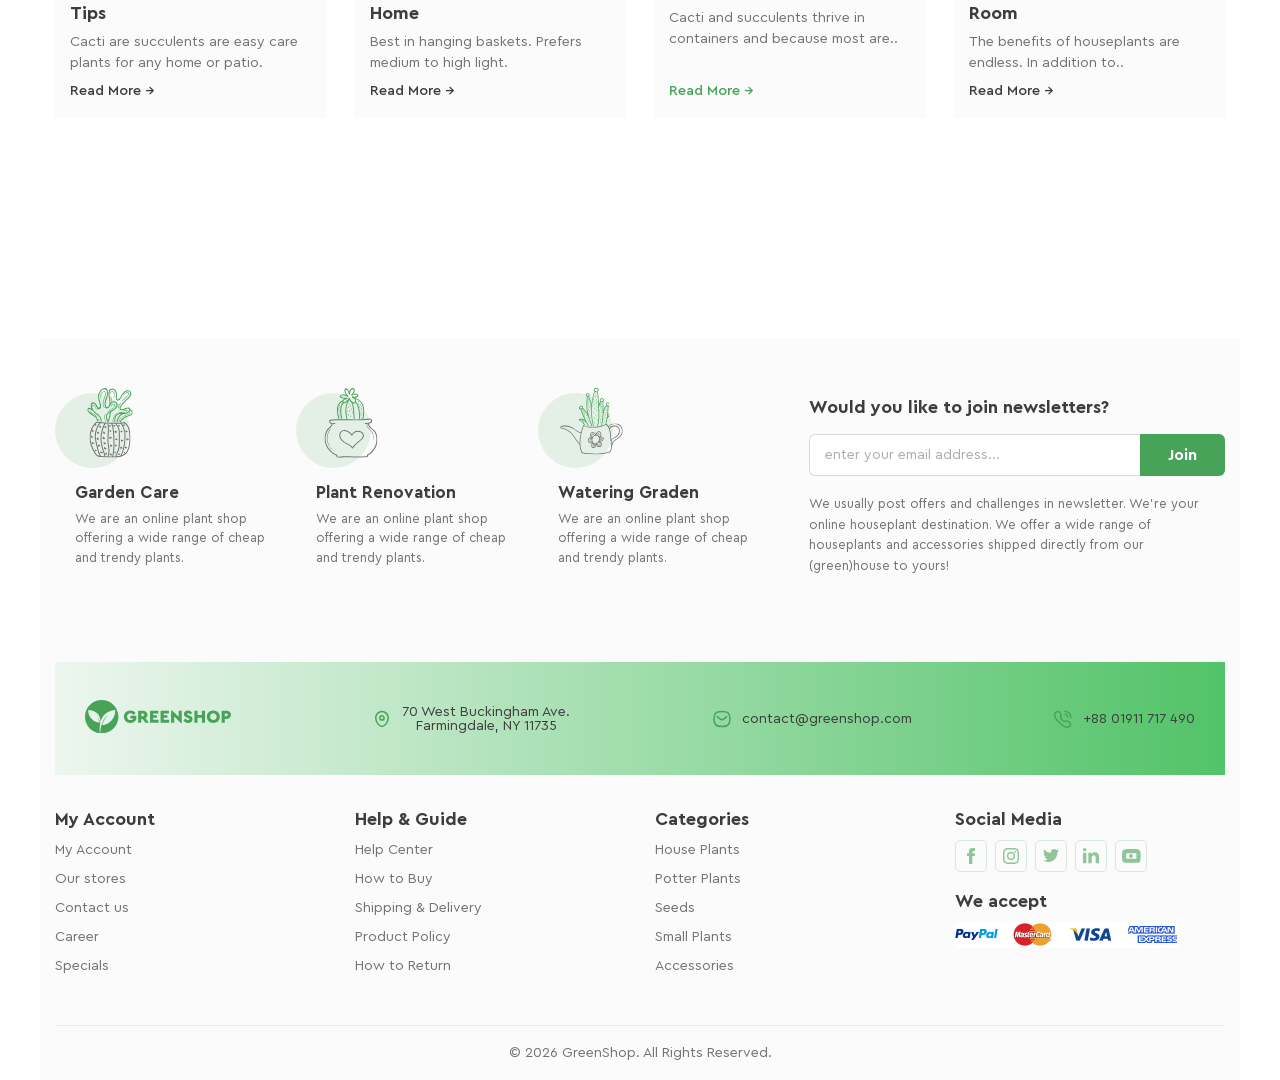
==== commit d42fb80f: "doneHW13" ====
--- a/index.html
+++ b/index.html
@@ -8,6 +8,9 @@
     <link rel="stylesheet" href="css/styles.css">
 </head>
 <body>
+<div class="preloader" id="preloader">
+    <img src="img/preloader-flower.svg" alt="Loading" class="preloader-icon">
+</div>
 <header class="header">
     <div class="header-container">
         <a href="/" class="header-logo">
@@ -339,6 +342,11 @@
             <div>
                 <input type="password" placeholder="Confirm Password">
             </div>
+                <label class="checkbox-terms">
+                    <input type="checkbox" class="checkbox-hidden">
+                    <span class="checkbox-custom"><img src="img/approved.svg" alt="check" class="checkbox-icon"></span>
+                    <span class="checkbox-text">I agree to the terms and conditions</span>
+                </label>
                 <button type="submit" id="registerButton">Register</button>
                 <div class="divider"><span>Or register with</span></div> 
                 <div> 
@@ -519,6 +527,10 @@
     rangeMin.addEventListener('input', updateRange);
     rangeMax.addEventListener('input', updateRange);
     updateRange();
+
+    setTimeout(function() {
+        document.getElementById('preloader').classList.add('hidden');
+    }, 3000);
 </script>
 
 
--- a/css/styles.css
+++ b/css/styles.css
@@ -1,4 +1,36 @@
-﻿/* FONTS */
+﻿/* PRELOADER */
+
+.preloader {
+    position: fixed;
+    top: 0;
+    left: 0;
+    width: 100%;
+    height: 100%;
+    background-color: #fff;
+    display: flex;
+    align-items: center;
+    justify-content: center;
+    z-index: 9999;
+    transition: opacity 0.5s ease;
+}
+
+.preloader.hidden {
+    opacity: 0;
+    pointer-events: none;
+}
+
+.preloader-icon {
+    width: 100px;
+    height: 100px;
+    animation: spin 2s linear infinite;
+}
+
+@keyframes spin {
+    0% { transform: rotate(0deg); }
+    100% { transform: rotate(360deg); }
+}
+
+/* FONTS */
 
 @font-face {
     font-family: 'Cera Pro';
@@ -70,6 +102,52 @@
     margin-bottom: 20px;
 }
 
+/* TERMS CHECKBOX */
+
+.checkbox-terms {
+    display: flex;
+    align-items: center;
+    gap: 8px;
+    margin-top: 16px;
+    margin-bottom: 24px;
+    cursor: pointer;
+}
+
+.checkbox-hidden {
+    display: none;
+}
+
+.checkbox-custom {
+    width: 18px;
+    height: 18px;
+    border: 1px solid #ACACAC;
+    border-radius: 3px;
+    display: flex;
+    align-items: center;
+    justify-content: center;
+    flex-shrink: 0;
+}
+
+.checkbox-icon {
+    width: 14px;
+    height: 14px;
+    display: none;
+}
+
+.checkbox-hidden:checked + .checkbox-custom .checkbox-icon {
+    display: block;
+}
+
+.checkbox-hidden:checked + .checkbox-custom {
+    border-color: #46A358;
+}
+
+.checkbox-text {
+    font-size: 13px;
+    color: #3D3D3D;
+    font-weight: 400;
+}
+
 #registerButton {
     background-color: #46A358;
     width: 100%;
@@ -933,6 +1011,7 @@
     display: flex;
     flex-direction: column;
     align-items: flex-start;
+    text-align: left;
 }
 
 .hero_label {
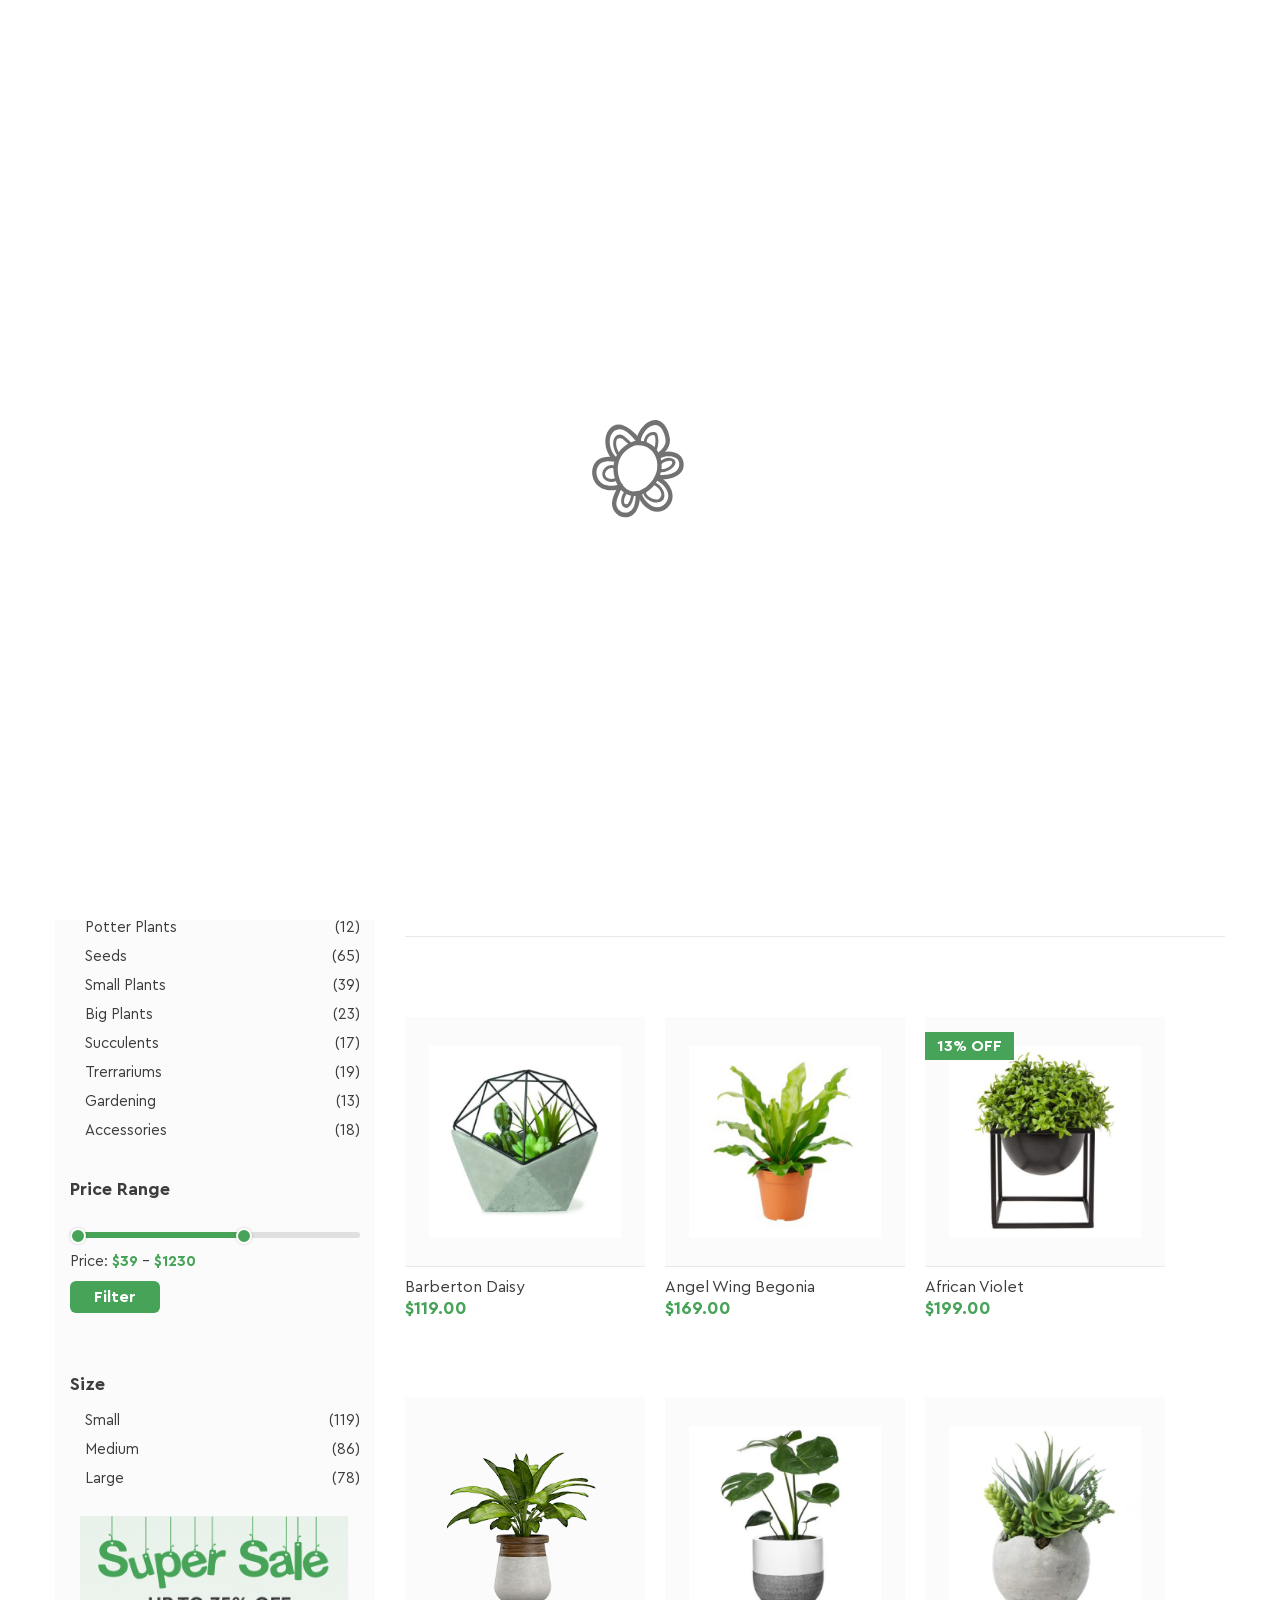
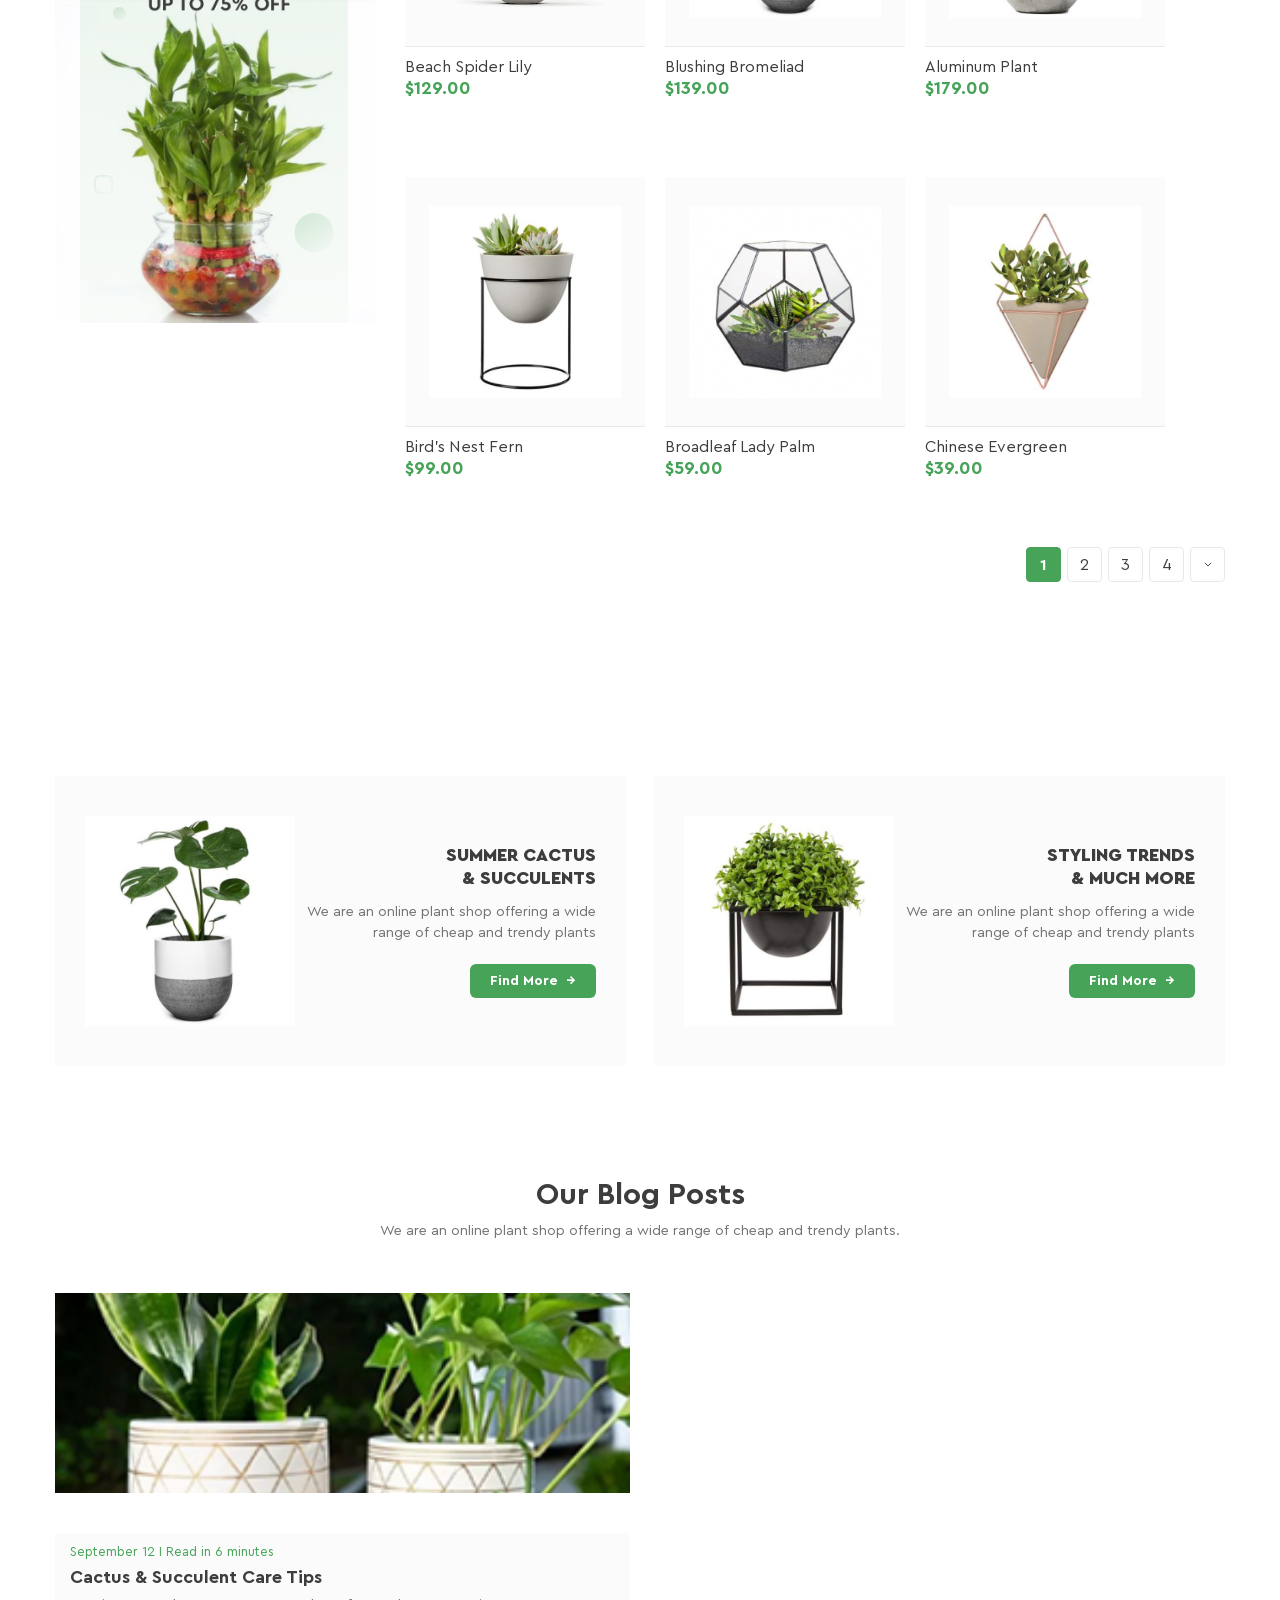
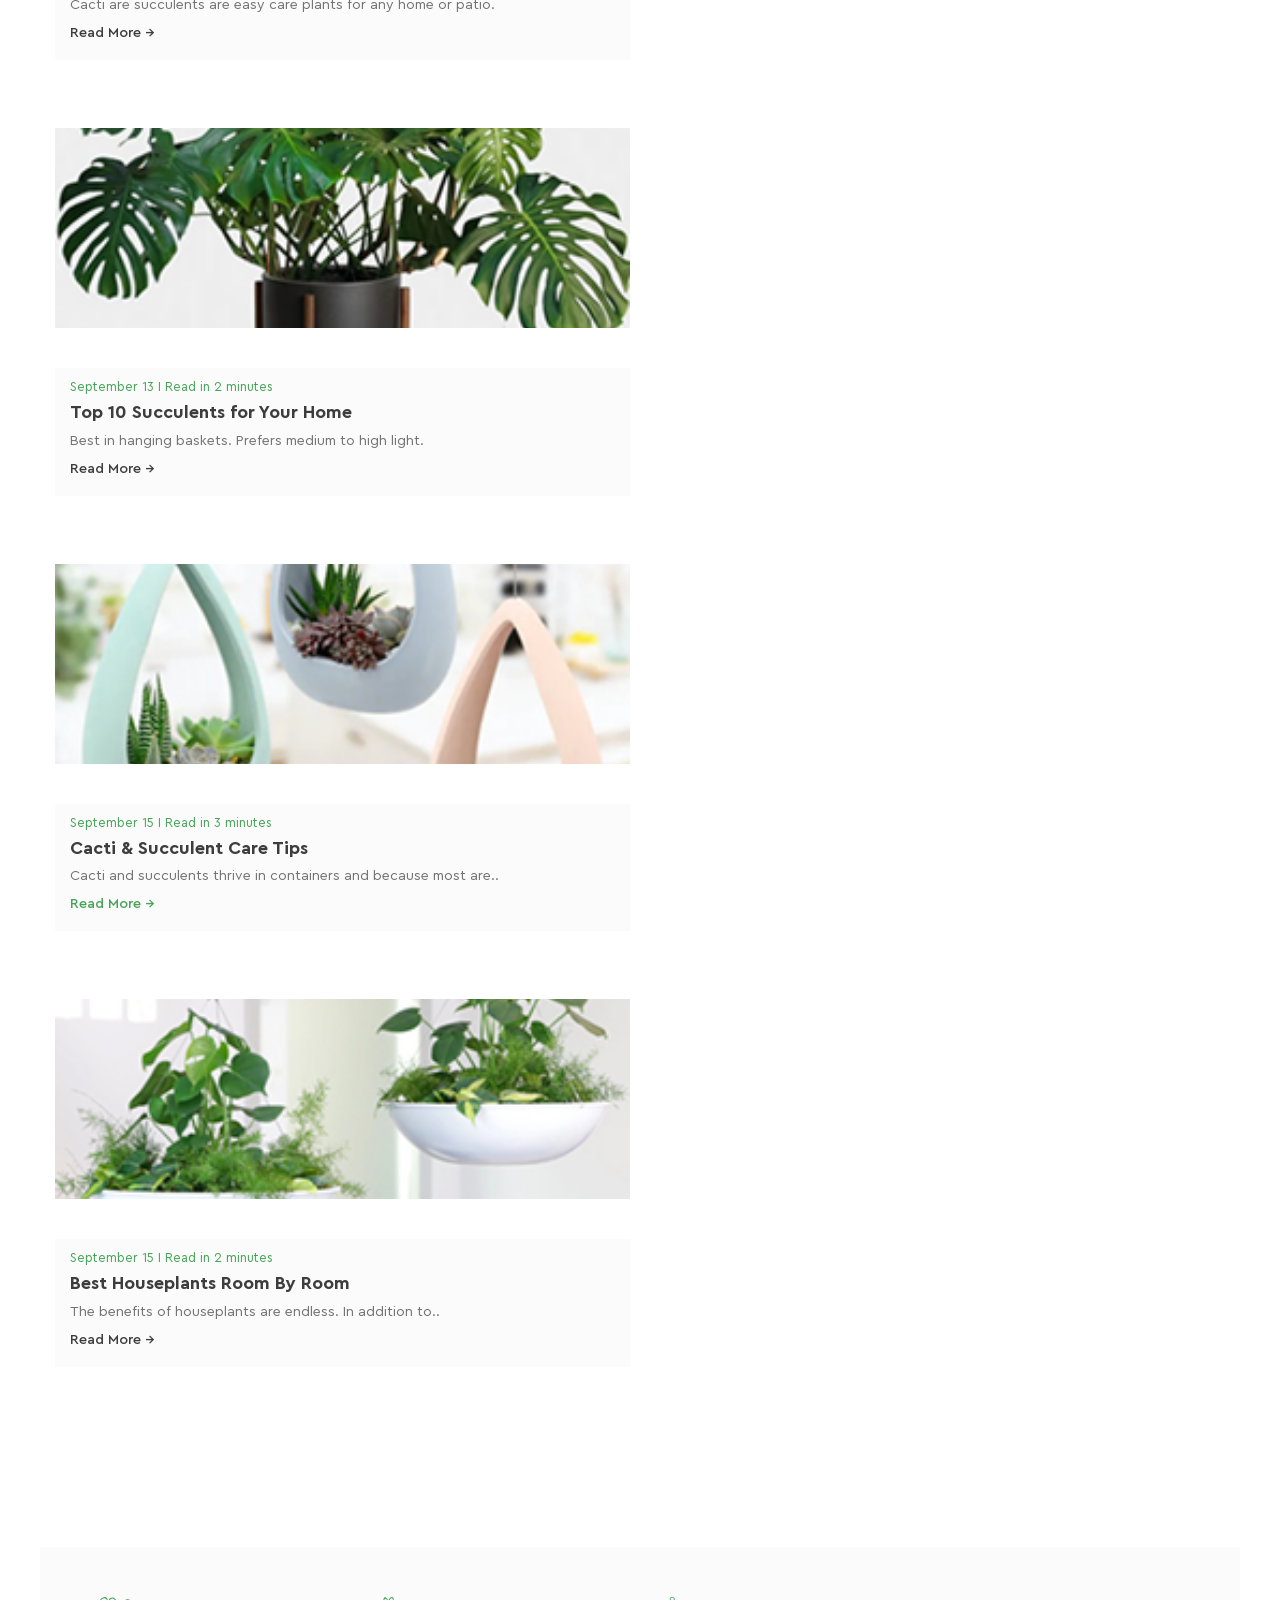
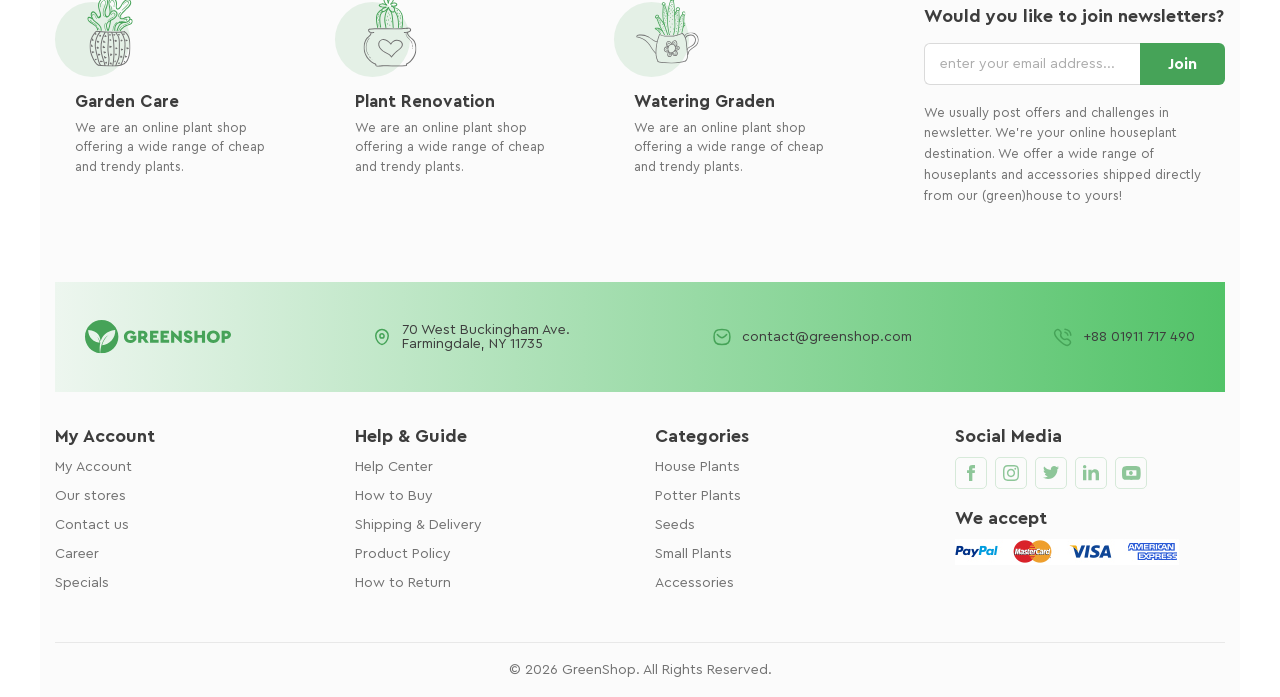
==== commit 24f42099: "done HW14" ====
--- a/index.html
+++ b/index.html
@@ -2,8 +2,9 @@
 <html lang="en">
 <head>
     <meta charset="UTF-8">
+    <meta name="viewport" content="width=device-width, initial-scale=1.0">
     <title>Greenshop Home</title>
-<link rel="stylesheet" href="css/normalize.css">
+    <link rel="stylesheet" href="css/normalize.css">
     <link rel="stylesheet" href="css/reset.css">
     <link rel="stylesheet" href="css/styles.css">
 </head>
@@ -337,7 +338,7 @@
             </div>
             <div class="password-wrapper">
                 <input type="password" placeholder="Password">
-                <span class="eye-icon"> <img src="img/hide.svg" alt="eye-icon" width="20" height="20"></span>
+                <span class="eye-icon"> <img src="img/Hide.svg" alt="eye-icon" width="20" height="20"></span>
             </div>
             <div>
                 <input type="password" placeholder="Confirm Password">
@@ -449,6 +450,11 @@
             <div class="footer-column">
                 <h4 class="footer-column-title">Social Media</h4>
                 <div class="footer-social-icons">
+                    <a href="#" class="social-link"></a>
+                    <a href="#" class="social-link"></a>
+                    <a href="#" class="social-link"></a>
+                    <a href="#" class="social-link"></a>
+                    <a href="#" class="social-link"></a>
                     <img src="img/social-media-icons.svg" alt="Social Media">
                 </div>
                 <h4 class="footer-column-title">We accept</h4>
--- a/css/styles.css
+++ b/css/styles.css
@@ -63,8 +63,9 @@
 /* REGISTRATION FORM STYLE */
 
 body {
+    margin: 0;
     background-color: white;
-    text-align: center;
+    min-height: 100vh;
 }
 
 h1 {
@@ -304,19 +305,22 @@
     display: flex;
     gap: 30px;
     align-items: flex-start;
+    flex-wrap: wrap;
 }
 
 /*SIDEBAR*/
 
 .catalog-sidebar {
-    flex: 0 0 20%;
+    flex: 1 1 280px;
+    min-width: 280px;
+    max-width: 320px;
     background-color: #FBFBFB;
     overflow: hidden;
     text-align: left;
 }
 
 .catalog-main {
-    flex: 1;
+    flex: 1 1 0;
     min-width: 0;
 }
 
@@ -571,14 +575,16 @@
 .catalog-grid {
     display: flex;
     flex-wrap: wrap;
-    margin-bottom: 40px;
+    margin: 0 -10px 40px;
 }
 
 .product-card {
-    flex: 0 0 33.33%;
-    padding: 10px 15px;
+    flex: 1 1 calc(33.333% - 20px);
+    max-width: calc(33.333% - 20px);
+    padding: 10px;
     box-sizing: border-box;
     text-align: left;
+    min-width: 220px;
 }
 
 .product-card-image {
@@ -725,6 +731,16 @@
 
 * {
     box-sizing: border-box;
+}
+
+img, picture, svg {
+    max-width: 100%;
+    height: auto;
+    display: block;
+}
+
+button, input, select, textarea {
+    font: inherit;
 }
 
 .container {
@@ -991,7 +1007,8 @@
     background-color: #F5F5F580;
     padding: 60px 0;
     margin: 12px auto 0;
-    width: 1200px;
+    width: 100%;
+    max-width: 1200px;
 }
 
 .hero .container {
@@ -1003,10 +1020,12 @@
     margin: 0 auto;
     padding: 0 20px;
     width: 100%;
+    flex-wrap: wrap;
 }
 
 .hero_content {
-    flex: 1;
+    flex: 1 1 320px;
+    min-width: 0;
     max-width: 600px;
     display: flex;
     flex-direction: column;
@@ -1033,7 +1052,7 @@
 
 .hero_title span {
     color: #46A358;
-    white-space: nowrap;
+    white-space: normal;
 }
 
 .hero_text {
@@ -1044,7 +1063,8 @@
 }
 
 .hero_image {
-    flex: 1;
+    flex: 1 1 250px;
+    min-width: 0;
     display: flex;
     align-items: center;
     justify-content: center;
@@ -1052,6 +1072,7 @@
 
 .hero_image img {
     max-width: 100%;
+    width: 100%;
     height: auto;
     object-fit: contain;
 }
@@ -1108,11 +1129,14 @@
 .promo-cards .container {
     display: flex;
     gap: 28px;
+    flex-wrap: wrap;
 }
 
 .promo-card {
-    flex: 1;
-    display: flex;
+    flex: 1 1 calc(50% - 14px);
+    min-width: 280px;
+    display: flex;
+    flex-wrap: wrap;
     align-items: center;
     background-color: #FBFBFB;
     padding: 20px 30px;
@@ -1194,15 +1218,20 @@
 .blog-grid {
     display: flex;
     gap: 28px;
+    flex-wrap: wrap;
+    margin: 0 -10px;
 }
 
 .blog-card {
-    flex: 1;
+    flex: 1 1 calc(50% - 20px);
+    max-width: calc(50% - 20px);
+    min-width: 260px;
     background-color: #fff;
     text-align: left;
     overflow: hidden;
     display: flex;
     flex-direction: column;
+    margin: 0 10px;
 }
 
 .blog-card-image {
@@ -1276,13 +1305,15 @@
     gap: 40px;
     padding: 30px 0 50px;
     margin: 0;
+    flex-wrap: wrap;
 }
 
 .footer-info-cards {
     display: flex;
     gap: 30px;
-    flex: 2;
+    flex: 2 1 380px;
     padding-left: 20px;
+    flex-wrap: wrap;
 }
 
 .footer-info-card {
@@ -1462,9 +1493,29 @@
 
 .footer-social-icons {
     display: flex;
-    gap: 10px;
+    gap: 0;
     margin: 0 0 20px 0;
-}
+    position: relative;
+}
+
+.footer-social-icons img {
+    display: block;
+}
+
+.social-link {
+    position: absolute;
+    top: 0;
+    width: 32px;
+    height: 32px;
+    z-index: 1;
+    cursor: pointer;
+}
+
+.social-link:nth-child(1) { left: 0; }
+.social-link:nth-child(2) { left: 40px; }
+.social-link:nth-child(3) { left: 80px; }
+.social-link:nth-child(4) { left: 120px; }
+.social-link:nth-child(5) { left: 160px; }
 
 .footer-social-icon {
     display: flex;
@@ -1528,3 +1579,197 @@
     margin: 0;
     background-color: transparent;
 }
+
+/* Responsive layout */
+html {
+    overflow-x: hidden;
+}
+
+@media (max-width: 1200px) {
+    .hero {
+        width: 100%;
+        padding: 40px 0 20px;
+    }
+    .hero .container,
+    .catalog .container,
+    .promo-cards .container,
+    .footer-top,
+    .footer-bottom,
+    .footer-gradient-bar {
+        gap: 24px;
+    }
+}
+
+@media (max-width: 992px) {
+    .header-container {
+        flex-wrap: wrap;
+    }
+    .header-nav {
+        flex: 1 1 100%;
+        justify-content: center;
+        gap: 18px;
+        flex-wrap: wrap;
+        margin: 18px 0 0;
+    }
+    .header-login {
+        flex: 1 1 100%;
+        justify-content: center;
+        gap: 18px;
+        margin-top: 18px;
+    }
+    .hero .container,
+    .promo-cards .container,
+    .blog-grid {
+        flex-wrap: wrap;
+    }
+    .hero_content,
+    .hero_image {
+        flex: 1 1 45%;
+        max-width: 45%;
+        min-width: 280px;
+    }
+    .promo-card {
+        flex: 1 1 calc(50% - 14px);
+        max-width: calc(50% - 14px);
+    }
+    .blog-card {
+        flex: 1 1 calc(50% - 20px);
+        max-width: calc(50% - 20px);
+    }
+    .catalog-sidebar {
+        flex: 1 1 280px;
+        max-width: 280px;
+    }
+    .catalog-main {
+        flex: 1 1 calc(100% - 300px);
+        min-width: 0;
+    }
+    .product-card {
+        flex: 1 1 calc(50% - 20px);
+        max-width: calc(50% - 20px);
+    }
+    .footer-newsletter-form {
+        flex-wrap: wrap;
+        gap: 10px;
+    }
+    .footer-newsletter-input,
+    .footer-newsletter-btn,
+    input,
+    .register-form-button,
+    #registerButton {
+        width: 100%;
+    }
+    .footer-social-icons {
+        position: static;
+        display: flex;
+        gap: 10px;
+    }
+    .social-link {
+        position: static;
+    }
+}
+
+@media (max-width: 768px) {
+    .header-container {
+        padding: 20px 15px 15px;
+    }
+    .hero {
+        padding: 30px 0 10px;
+    }
+    .hero_title {
+        font-size: 44px;
+    }
+    .hero_text {
+        font-size: 15px;
+    }
+    .shop-button-green,
+    .login-button-green {
+        width: 100%;
+    }
+    .catalog-topbar {
+        flex-direction: column;
+        align-items: stretch;
+        gap: 15px;
+    }
+    .catalog-tabs {
+        justify-content: center;
+    }
+    .catalog-grid {
+        justify-content: center;
+    }
+    .product-card {
+        flex: 1 1 100%;
+        max-width: 100%;
+    }
+    .blog-card {
+        flex: 1 1 100%;
+        max-width: 100%;
+    }
+    .footer-top,
+    .footer-bottom,
+    .footer-gradient-bar {
+        justify-content: center;
+    }
+    .footer-gradient-bar {
+        padding: 18px 15px;
+    }
+}
+
+@media (max-width: 540px) {
+    .header-nav {
+        gap: 12px;
+    }
+    .header-login {
+        gap: 12px;
+    }
+    .hero_title {
+        font-size: 32px;
+    }
+    .hero_text {
+        font-size: 14px;
+    }
+    table {
+        width: 100%;
+        padding: 20px;
+    }
+    td {
+        padding: 20px;
+    }
+    .catalog-sidebar {
+        padding: 0 0 20px;
+    }
+    .catalog-grid,
+    .blog-grid {
+        gap: 15px;
+    }
+    .promo-card {
+        padding: 18px 20px;
+    }
+    .footer-info-card,
+    .footer-column {
+        padding: 0;
+    }
+    .footer-newsletter-form {
+        flex-direction: column;
+    }
+    .footer-gradient-bar {
+        flex-direction: column;
+        align-items: flex-start;
+    }
+    .footer-bottom {
+        flex-direction: column;
+        align-items: flex-start;
+    }
+    .footer-gradient-item {
+        width: 100%;
+    }
+}
+
+@media (max-width: 320px) {
+    .hero_title {
+        font-size: 28px;
+    }
+    .hero_text {
+        font-size: 13px;
+    }
+}
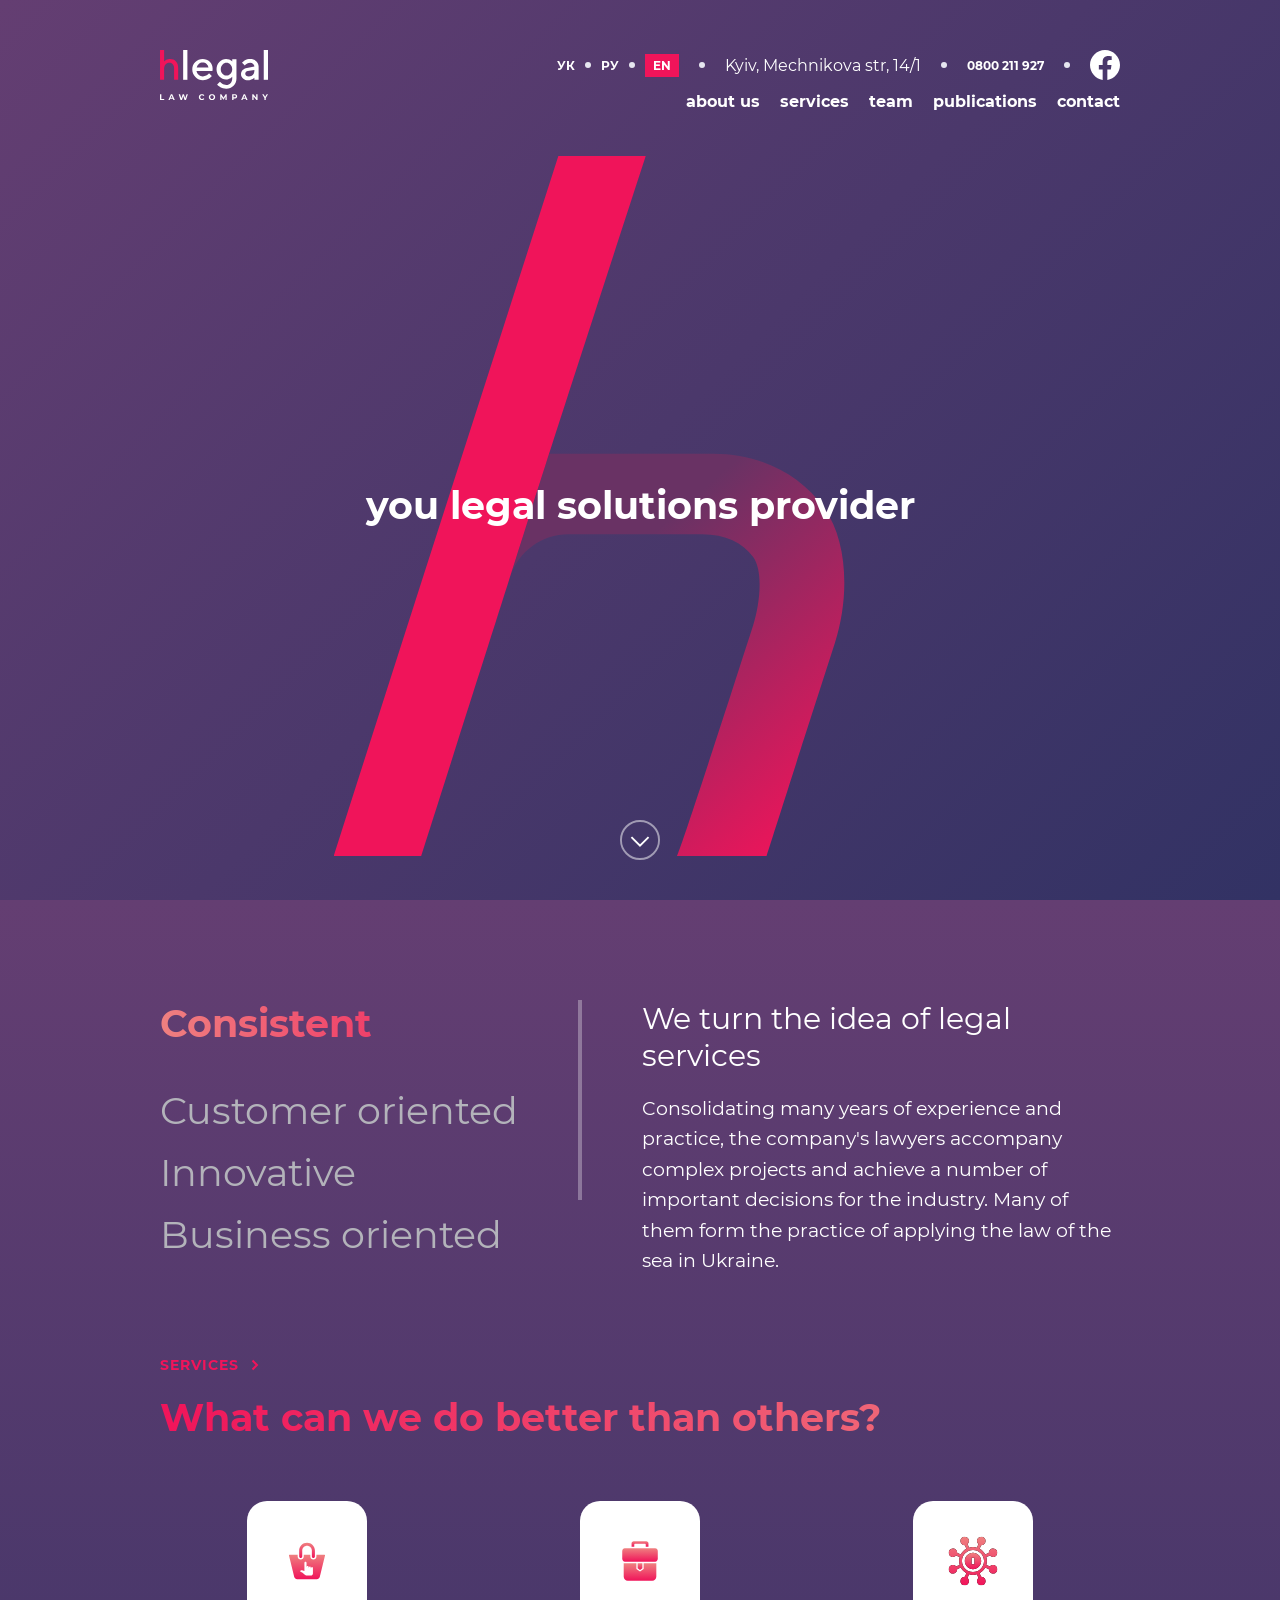
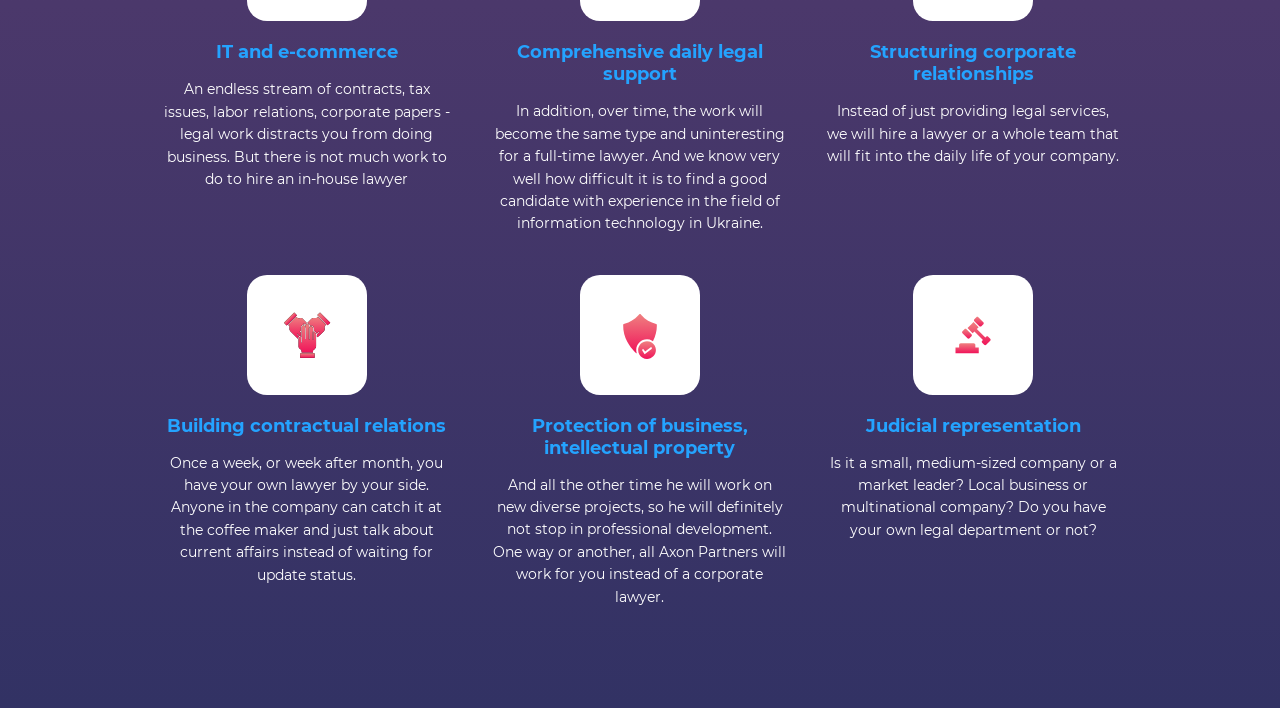
==== commit d399a96b: "finalproject" ====
--- a/index.html
+++ b/index.html
@@ -3,543 +3,146 @@
 <head>
     <meta charset="UTF-8">
     <meta name="viewport" content="width=device-width, initial-scale=1.0">
-    <title>Greenshop Home</title>
-    <link rel="stylesheet" href="css/normalize.css">
-    <link rel="stylesheet" href="css/reset.css">
-    <link rel="stylesheet" href="css/styles.css">
+    <title>Legal Solutions Provider</title>
+    <link rel="stylesheet" href="./css/styles.css">
 </head>
 <body>
-<div class="preloader" id="preloader">
-    <img src="img/preloader-flower.svg" alt="Loading" class="preloader-icon">
-</div>
-<header class="header">
-    <div class="header-container">
-        <a href="/" class="header-logo">
-            <img src="img/Logo.svg" alt="Greenshop Logo">
-        </a>
-        <nav class="header-nav">
-            <a href="#" class="nav-link active">Home</a>
-            <a href="#" class="nav-link">Shop</a>
-            <div class="nav-dropdown">
-                <a href="#" class="nav-link">Plant Care</a>
-                <div class="dropdown-menu">
-                    <a href="#" class="dropdown-item">Drainage</a>
-                    <a href="#" class="dropdown-item">Fungicides</a>
-                    <a href="#" class="dropdown-item">Fertilizer</a>
-                    <div class="dropdown-submenu-wrapper">
-                        <a href="#" class="dropdown-item dropdown-item-active">Priming <img src="img/left.svg" alt="arrow" class="dropdown-arrow"></a>
-                        <div class="dropdown-submenu">
-                            <a href="#" class="dropdown-item">Universal</a>
-                            <a href="#" class="dropdown-item">For Ficus</a>
-                            <a href="#" class="dropdown-item">For Cacti</a>
-                            <a href="#" class="dropdown-item">For Citrus</a>
-                            <a href="#" class="dropdown-item">For those in bloom</a>
-                            <a href="#" class="dropdown-item">For Orchids</a>
+    <!-- Hero Section -->
+    <section class="hero-section">
+        <div class="hero-container">
+            <!-- Top Navigation -->
+            <div class="top-nav">
+                <div class="logo">
+                    <img src="./img/Logo.svg" alt="Legal Logo">
+                </div>
+
+                <div class="top-right">
+                    <div class="top-contacts">
+                        <div class="language-selector">
+                            <a href="#" class="language-text">УК</a>
+                            <span class="separator"></span>
+                            <a href="#" class="language-text">РУ</a>
+                            <span class="separator"></span>
+                            <a href="#" class="lang-highlight">EN</a>
                         </div>
+                        
+                        <div class="separator"></div>
+                        
+                        <a href="tel:+38048002119" class="contact-info">Kyiv, Mechnikova str, 14/1</a>
+                        
+                        <div class="separator"></div>
+                        
+                        <a href="tel:+380800211927" class="phone">0800 211 927</a>
+                        
+                        <div class="separator"></div>
+                        
+                        <a href="https://facebook.com" class="facebook-btn" target="_blank">
+                            <img src="./img/Facebook-Header.svg" alt="Facebook">
+                        </a>
                     </div>
+
+                    <nav class="top-nav-menu">
+                        <a href="#about" class="nav-link">about us</a>
+                        <a href="#services" class="nav-link">services</a>
+                        <a href="#team" class="nav-link">team</a>
+                        <a href="#publications" class="nav-link">publications</a>
+                        <a href="#contact" class="nav-link">contact</a>
+                    </nav>
                 </div>
             </div>
-            <a href="#" class="nav-link">Blogs</a>
-        </nav>
-        <div class="header-login">
-            <a href="#" class="header-icon-link"><img src="img/search.svg" alt="Search"></a>
-            <div class="header-cart">
-                <a href="#" class="header-cart-link">
-                    <img src="img/shopping.svg" alt="Cart" id="headerCartIcon">
-                    <span class="cart-badge" id="cartBadge">0</span>
-                </a>
+
+            <!-- Main Content -->
+            <div class="main-content">
+                <div class="symbol-wrapper">
+                    <img src="./img/Symbol.svg" alt="Legal Symbol" class="logo-emblem">
+                    <h1 class="main-heading">you legal solutions provider</h1>
+                </div>
             </div>
-            <button class="login-button-green">
-                    <img src="img/Logout-icon.svg" alt="Login">
-                Login
+
+            <!-- Scroll Button -->
+            <button class="scroll-button" onclick="document.body.scrollIntoView({behavior: 'smooth', block: 'end'})">
+                <img src="./img/Scroll.svg" alt="Scroll Down">
             </button>
         </div>
-    </div>
-</header>
-<section class="hero">
-    <div class="container">
-        <div class="hero_content">
-            <p class="hero_label">WELCOME TO GREENSHOP</p>
-            <h1 class="hero_title">LET'S MAKE A BETTER<span> PLANET</span></h1>
-            <p class="hero_text">We are an online plant shop offering a wide range of cheap and trendy plants. Use<br>our plants to create an unique Urban Jungle. Order your favorite plants!</p>
-            <button class="shop-button-green">SHOP NOW</button>
-        </div>
-        <div class="hero_image">
-            <img src="img/plant.png" alt="Plant in pot">
-        </div>
-    </div>
-</section>
+    </section>
 
-
-<section class="catalog">
-    <div class="container">
-        <div class="catalog-sidebar">
-            <h3 class="catalog-sidebar-title">Categories</h3>
-            <ul class="catalog-categories">
-                <li><a href="#" class="category-link active">House Plants <span class="category-count">(33)</span></a></li>
-                <li><a href="#" class="category-link">Potter Plants <span class="category-count">(12)</span></a></li>
-                <li><a href="#" class="category-link">Seeds <span class="category-count">(65)</span></a></li>
-                <li><a href="#" class="category-link">Small Plants <span class="category-count">(39)</span></a></li>
-                <li><a href="#" class="category-link">Big Plants <span class="category-count">(23)</span></a></li>
-                <li><a href="#" class="category-link">Succulents <span class="category-count">(17)</span></a></li>
-                <li><a href="#" class="category-link">Trerrariums <span class="category-count">(19)</span></a></li>
-                <li><a href="#" class="category-link">Gardening <span class="category-count">(13)</span></a></li>
-                <li><a href="#" class="category-link">Accessories <span class="category-count">(18)</span></a></li>
-            </ul>
-
-            <h3 class="catalog-sidebar-title">Price Range</h3>
-            <div class="price-range">
-                <div class="range-slider">
-                    <div class="range-track"></div>
-                    <div class="range-fill" id="rangeFill"></div>
-                    <input type="range" min="39" max="2000" value="39" class="range-input range-min" id="rangeMin">
-                    <input type="range" min="39" max="2000" value="1230" class="range-input range-max" id="rangeMax">
+    <!-- Services Section -->
+    <section class="services-section" id="services">
+        <div class="services-intro">
+            <div class="intro-left">
+                <h2 class="intro-title gradient-text">Consistent</h2>
+                <div class="intro-features">
+                    <p class="feature-text">Customer oriented</p>
+                    <p class="feature-text">Innovative</p>
+                    <p class="feature-text">Business oriented</p>
                 </div>
-                <p class="price-range-text">Price: <span class="price-green" id="priceMin">$39</span> – <span class="price-green" id="priceMax">$1230</span></p>
-                <button class="filter-button">Filter</button>
             </div>
 
-            <h3 class="catalog-sidebar-title">Size</h3>
-            <ul class="catalog-categories size-categories">
-                <li><a href="#" class="category-link">Small <span class="category-count">(119)</span></a></li>
-                <li><a href="#" class="category-link">Medium <span class="category-count">(86)</span></a></li>
-                <li><a href="#" class="category-link">Large <span class="category-count">(78)</span></a></li>
-            </ul>
+            <div class="intro-divider"></div>
 
-            <div class="catalog-banner">
-                <img src="img/super-sale-banner.png" alt="Super Sale UP TO 75% OFF">
-            </div>
-        </div>
-        <div class="catalog-main">
-            <div class="catalog-topbar">
-                <div class="catalog-tabs">
-                    <a href="#" class="catalog-tab active">All Plants</a>
-                    <a href="#" class="catalog-tab">New Arrivals</a>
-                    <a href="#" class="catalog-tab">Sale</a>
-                </div>
-                <div class="catalog-sort">
-                    Short by: <span>Default sorting</span>
-                    <img src="img/down.svg" alt="arrow down" class="sort-arrow">
-                </div>
-            </div>
-            <div class="catalog-grid">
-                <div class="product-card">
-                    <div class="product-card-image">
-                        <img src="img/product-1.png" alt="Barberton Daisy">
-                        <div class="product-card-actions">
-                            <a href="#" class="cart-link"><img src="img/shopping.svg" alt="Cart"></a>
-                            <a href="#"><img src="img/heart.svg" alt="Wishlist"></a>
-                            <a href="#"><img src="img/search.svg" alt="Search"></a>
-                        </div>
-                    </div>
-                    <p class="product-card-name">Barberton Daisy</p>
-                    <p class="product-card-price">$119.00</p>
-                </div>
-                <div class="product-card">
-                    <div class="product-card-image">
-                        <img src="img/product-2.png" alt="Angel Wing Begonia">
-                        <div class="product-card-actions">
-                            <a href="#" class="cart-link"><img src="img/shopping.svg" alt="Cart"></a>
-                            <a href="#"><img src="img/heart.svg" alt="Wishlist"></a>
-                            <a href="#"><img src="img/search.svg" alt="Search"></a>
-                        </div>
-                    </div>
-                    <p class="product-card-name">Angel Wing Begonia</p>
-                    <p class="product-card-price">$169.00</p>
-                </div>
-                <div class="product-card">
-                    <div class="product-card-image">
-                        <span class="product-badge">13% OFF</span>
-                        <img src="img/product-3.png" alt="African Violet">
-                        <div class="product-card-actions">
-                            <a href="#" class="cart-link"><img src="img/shopping.svg" alt="Cart"></a>
-                            <a href="#"><img src="img/heart.svg" alt="Wishlist"></a>
-                            <a href="#"><img src="img/search.svg" alt="Search"></a>
-                        </div>
-                    </div>
-                    <p class="product-card-name">African Violet</p>
-                    <p class="product-card-price">$199.00</p>
-                </div>
-                <div class="product-card">
-                    <div class="product-card-image">
-                        <img src="img/product-4.png" alt="Beach Spider Lily">
-                        <div class="product-card-actions">
-                            <a href="#" class="cart-link"><img src="img/shopping.svg" alt="Cart"></a>
-                            <a href="#"><img src="img/heart.svg" alt="Wishlist"></a>
-                            <a href="#"><img src="img/search.svg" alt="Search"></a>
-                        </div>
-                    </div>
-                    <p class="product-card-name">Beach Spider Lily</p>
-                    <p class="product-card-price">$129.00</p>
-                </div>
-                <div class="product-card">
-                    <div class="product-card-image">
-                        <img src="img/product-5.png" alt="Blushing Bromeliad">
-                        <div class="product-card-actions">
-                            <a href="#" class="cart-link"><img src="img/shopping.svg" alt="Cart"></a>
-                            <a href="#"><img src="img/heart.svg" alt="Wishlist"></a>
-                            <a href="#"><img src="img/search.svg" alt="Search"></a>
-                        </div>
-                    </div>
-                    <p class="product-card-name">Blushing Bromeliad</p>
-                    <p class="product-card-price">$139.00</p>
-                </div>
-                <div class="product-card">
-                    <div class="product-card-image">
-                        <img src="img/product-6.png" alt="Aluminum Plant">
-                        <div class="product-card-actions">
-                            <a href="#" class="cart-link"><img src="img/shopping.svg" alt="Cart"></a>
-                            <a href="#"><img src="img/heart.svg" alt="Wishlist"></a>
-                            <a href="#"><img src="img/search.svg" alt="Search"></a>
-                        </div>
-                    </div>
-                    <p class="product-card-name">Aluminum Plant</p>
-                    <p class="product-card-price">$179.00</p>
-                </div>
-                <div class="product-card">
-                    <div class="product-card-image">
-                        <img src="img/product-7.png" alt="Bird's Nest Fern">
-                        <div class="product-card-actions">
-                            <a href="#" class="cart-link"><img src="img/shopping.svg" alt="Cart"></a>
-                            <a href="#"><img src="img/heart.svg" alt="Wishlist"></a>
-                            <a href="#"><img src="img/search.svg" alt="Search"></a>
-                        </div>
-                    </div>
-                    <p class="product-card-name">Bird's Nest Fern</p>
-                    <p class="product-card-price">$99.00</p>
-                </div>
-                <div class="product-card">
-                    <div class="product-card-image">
-                        <img src="img/product-8.png" alt="Broadleaf Lady Palm">
-                        <div class="product-card-actions">
-                            <a href="#" class="cart-link"><img src="img/shopping.svg" alt="Cart"></a>
-                            <a href="#"><img src="img/heart.svg" alt="Wishlist"></a>
-                            <a href="#"><img src="img/search.svg" alt="Search"></a>
-                        </div>
-                    </div>
-                    <p class="product-card-name">Broadleaf Lady Palm</p>
-                    <p class="product-card-price">$59.00</p>
-                </div>
-                <div class="product-card">
-                    <div class="product-card-image">
-                        <img src="img/product-9.png" alt="Chinese Evergreen">
-                        <div class="product-card-actions">
-                            <a href="#" class="cart-link"><img src="img/shopping.svg" alt="Cart"></a>
-                            <a href="#"><img src="img/heart.svg" alt="Wishlist"></a>
-                            <a href="#"><img src="img/search.svg" alt="Search"></a>
-                        </div>
-                    </div>
-                    <p class="product-card-name">Chinese Evergreen</p>
-                    <p class="product-card-price">$39.00</p>
-                </div>
-            </div>
-            <div class="catalog-pagination">
-                <a href="#" class="pagination-link active">1</a>
-                <a href="#" class="pagination-link">2</a>
-                <a href="#" class="pagination-link">3</a>
-                <a href="#" class="pagination-link">4</a>
-                <a href="#" class="pagination-link"><img src="img/right.svg" alt="Next" class="pagination-arrow"></a>
-            </div>
-        </div>
-    </div>
-</section>
-
-<section class="promo-cards">
-    <div class="container">
-        <div class="promo-card">
-            <div class="promo-card-image">
-                <img src="img/product-5.png" alt="Summer Cactus">
-            </div>
-            <div class="promo-card-content">
-                <h3 class="promo-card-title">SUMMER CACTUS<br>& SUCCULENTS</h3>
-                <p class="promo-card-text">We are an online plant shop offering a wide range of cheap and trendy plants</p>
-                <a href="#" class="find-more-btn">Find More <span>&rarr;</span></a>
-            </div>
-        </div>
-        <div class="promo-card">
-            <div class="promo-card-image">
-                <img src="img/product-3.png" alt="Styling Trends">
-            </div>
-            <div class="promo-card-content">
-                <h3 class="promo-card-title">STYLING TRENDS<br>& MUCH MORE</h3>
-                <p class="promo-card-text">We are an online plant shop offering a wide range of cheap and trendy plants</p>
-                <a href="#" class="find-more-btn">Find More <span>&rarr;</span></a>
-            </div>
-        </div>
-    </div>
-</section>
-
-<section class="blog-section">
-    <div class="container">
-        <h2 class="blog-section-title">Our Blog Posts</h2>
-        <p class="blog-section-subtitle">We are an online plant shop offering a wide range of cheap and trendy plants.</p>
-        <div class="blog-grid">
-            <div class="blog-card">
-                <div class="blog-card-image">
-                    <img src="img/01.png" alt="Cactus & Succulent Care Tips">
-                </div>
-                <div class="blog-card-body">
-                    <p class="blog-card-meta">September 12  I Read in 6 minutes</p>
-                    <h3 class="blog-card-title">Cactus & Succulent Care Tips</h3>
-                    <p class="blog-card-text">Cacti are succulents are easy care plants for any home or patio.</p>
-                    <a href="#" class="blog-read-more">Read More &rarr;</a>
-                </div>
-            </div>
-            <div class="blog-card">
-                <div class="blog-card-image">
-                    <img src="img/02.png" alt="Top 10 Succulents for Your Home">
-                </div>
-                <div class="blog-card-body">
-                    <p class="blog-card-meta">September 13  I Read in 2 minutes</p>
-                    <h3 class="blog-card-title">Top 10 Succulents for Your Home</h3>
-                    <p class="blog-card-text">Best in hanging baskets. Prefers medium to high light.</p>
-                    <a href="#" class="blog-read-more">Read More &rarr;</a>
-                </div>
-            </div>
-            <div class="blog-card">
-                <div class="blog-card-image">
-                    <img src="img/03.png" alt="Cacti & Succulent Care Tips">
-                </div>
-                <div class="blog-card-body">
-                    <p class="blog-card-meta">September 15  I Read in 3 minutes</p>
-                    <h3 class="blog-card-title">Cacti & Succulent Care Tips</h3>
-                    <p class="blog-card-text">Cacti and succulents thrive in containers and because most are..</p>
-                    <a href="#" class="blog-read-more green">Read More &rarr;</a>
-                </div>
-            </div>
-            <div class="blog-card">
-                <div class="blog-card-image">
-                    <img src="img/04.png" alt="Best Houseplants Room By Room">
-                </div>
-                <div class="blog-card-body">
-                    <p class="blog-card-meta">September 15  I Read in 2 minutes</p>
-                    <h3 class="blog-card-title">Best Houseplants Room By Room</h3>
-                    <p class="blog-card-text">The benefits of houseplants are endless. In addition to..</p>
-                    <a href="#" class="blog-read-more">Read More &rarr;</a>
-                </div>
-            </div>
-        </div>
-    </div>
-</section>
-
-<div class="modal-overlay" id="modalOverlay">
-    <table>
-        <tr> <td>
-            <button class="close-btn" type="button" id="modalClose">
-                <img src="img/close.svg" alt="Close">
-            </button>
-            <h1>Login | <span id="registerTitle">Register</span></h1>
-                <h4>Enter your email and password to register</h4>
-            <div>    
-                <input type="text" placeholder="Username">
-            </div>
-            <div>
-                <input type="email" placeholder="Enter your email address">
-            </div>
-            <div class="password-wrapper">
-                <input type="password" placeholder="Password">
-                <span class="eye-icon"> <img src="img/Hide.svg" alt="eye-icon" width="20" height="20"></span>
-            </div>
-            <div>
-                <input type="password" placeholder="Confirm Password">
-            </div>
-                <label class="checkbox-terms">
-                    <input type="checkbox" class="checkbox-hidden">
-                    <span class="checkbox-custom"><img src="img/approved.svg" alt="check" class="checkbox-icon"></span>
-                    <span class="checkbox-text">I agree to the terms and conditions</span>
-                </label>
-                <button type="submit" id="registerButton">Register</button>
-                <div class="divider"><span>Or register with</span></div> 
-                <div> 
-                    <button type="button" class="register-form-button">
-                        <img src="img/google.svg" alt="Google Logo" width="20" height="20">
-                        Continue with Google</button>
-                </div> 
-                <div> 
-                    <button type="button" class="register-form-button">
-                        <img src="img/facebook.svg" alt="Facebook Logo" width="20" height="20">
-                        Continue with Facebook</button>
-                </div> 
-            </td> 
-        </tr> 
-    </table> 
-</div>
-
-<footer class="footer">
-    <div class="container">
-        <div class="footer-top">
-            <div class="footer-info-cards">
-                <div class="footer-info-card">
-                    <div class="footer-info-icon">
-                        <span class="icon-circle"></span>
-                        <img src="img/cactus-1.svg" alt="Garden Care">
-                    </div>
-                    <h3 class="footer-info-title">Garden Care</h3>
-                    <p class="footer-info-text">We are an online plant shop<br>offering a wide range of cheap<br>and trendy plants.</p>
-                </div>
-                <div class="footer-info-card">
-                    <div class="footer-info-icon">
-                        <span class="icon-circle"></span>
-                        <img src="img/cactus-2.svg" alt="Plant Renovation">
-                    </div>
-                    <h3 class="footer-info-title">Plant Renovation</h3>
-                    <p class="footer-info-text">We are an online plant shop<br>offering a wide range of cheap<br>and trendy plants.</p>
-                </div>
-                <div class="footer-info-card">
-                    <div class="footer-info-icon">
-                        <span class="icon-circle"></span>
-                        <img src="img/cactus-3.svg" alt="Watering Garden">
-                    </div>
-                    <h3 class="footer-info-title">Watering Graden</h3>
-                    <p class="footer-info-text">We are an online plant shop<br>offering a wide range of cheap<br>and trendy plants.</p>
-                </div>
-            </div>
-            <div class="footer-newsletter">
-                <h3 class="footer-newsletter-title">Would you like to join newsletters?</h3>
-                <div class="footer-newsletter-form">
-                    <input type="email" class="footer-newsletter-input" placeholder="enter your email address...">
-                    <button class="footer-newsletter-btn">Join</button>
-                </div>
-                <p class="footer-newsletter-text">We usually post offers and challenges in newsletter. We're your online houseplant destination. We offer a wide range of houseplants and accessories shipped directly from our (green)house to yours!</p>
+            <div class="intro-right">
+                <h3 class="intro-heading">We turn the idea of legal services</h3>
+                <p class="intro-description">Consolidating many years of experience and practice, the company's lawyers accompany complex projects and achieve a number of important decisions for the industry. Many of them form the practice of applying the law of the sea in Ukraine.</p>
             </div>
         </div>
 
-        <div class="footer-gradient-bar">
-            <div class="footer-gradient-logo">
-                <img src="img/Logo.svg" alt="GreenShop">
+        <div class="services-header">
+            <div class="services-label">
+                <span class="services-text">Services</span>
+                <img src="./img/Arrow.svg" alt="Arrow" class="arrow-icon">
             </div>
-            <div class="footer-gradient-item">
-                <img src="img/adress-icon.svg" alt="Address" class="footer-gradient-icon-img">
-                <span>70 West Buckingham Ave.<br>Farmingdale, NY 11735</span>
+            <h2 class="services-title">What can we do better than others?</h2>
+        </div>
+
+        <div class="services-grid">
+            <div class="service-card">
+                <div class="service-icon">
+                    <img src="./img/Icon1.svg" alt="IT and e-commerce">
+                </div>
+                <h4 class="service-card-title">IT and e-commerce</h4>
+                <p class="service-card-text">An endless stream of contracts, tax issues, labor relations, corporate papers - legal work distracts you from doing business. But there is not much work to do to hire an in-house lawyer</p>
             </div>
-            <div class="footer-gradient-item">
-                <img src="img/mail-icon.svg" alt="Email" class="footer-gradient-icon-img">
-                <a href="mailto:contact@greenshop.com" class="footer-gradient-link">contact@greenshop.com</a>
+
+            <div class="service-card">
+                <div class="service-icon">
+                    <img src="./img/Icon2.svg" alt="Comprehensive daily legal support">
+                </div>
+                <h4 class="service-card-title">Comprehensive daily legal support</h4>
+                <p class="service-card-text">In addition, over time, the work will become the same type and uninteresting for a full-time lawyer. And we know very well how difficult it is to find a good candidate with experience in the field of information technology in Ukraine.</p>
             </div>
-            <div class="footer-gradient-item">
-                <img src="img/phone-icon.svg" alt="Phone" class="footer-gradient-icon-img">
-                <a href="tel:+880191171749" class="footer-gradient-link">+88 01911 717 490</a>
+
+            <div class="service-card">
+                <div class="service-icon">
+                    <img src="./img/Icon3.svg" alt="Structuring corporate relationships">
+                </div>
+                <h4 class="service-card-title">Structuring corporate relationships</h4>
+                <p class="service-card-text">Instead of just providing legal services, we will hire a lawyer or a whole team that will fit into the daily life of your company.</p>
+            </div>
+
+            <div class="service-card">
+                <div class="service-icon">
+                    <img src="./img/Icon4.svg" alt="Building contractual relations">
+                </div>
+                <h4 class="service-card-title">Building contractual relations</h4>
+                <p class="service-card-text">Once a week, or week after month, you have your own lawyer by your side. Anyone in the company can catch it at the coffee maker and just talk about current affairs instead of waiting for update status.</p>
+            </div>
+
+            <div class="service-card">
+                <div class="service-icon">
+                    <img src="./img/Icon5.svg" alt="Protection of business, intellectual property">
+                </div>
+                <h4 class="service-card-title">Protection of business, intellectual property</h4>
+                <p class="service-card-text">And all the other time he will work on new diverse projects, so he will definitely not stop in professional development. One way or another, all Axon Partners will work for you instead of a corporate lawyer.</p>
+            </div>
+
+            <div class="service-card">
+                <div class="service-icon">
+                    <img src="./img/Icon6.svg" alt="Judicial representation">
+                </div>
+                <h4 class="service-card-title">Judicial representation</h4>
+                <p class="service-card-text">Is it a small, medium-sized company or a market leader? Local business or multinational company? Do you have your own legal department or not?</p>
             </div>
         </div>
-
-        <div class="footer-bottom">
-            <div class="footer-column">
-                <h4 class="footer-column-title">My Account</h4>
-                <a href="#" class="footer-column-link">My Account</a>
-                <a href="#" class="footer-column-link">Our stores</a>
-                <a href="#" class="footer-column-link">Contact us</a>
-                <a href="#" class="footer-column-link">Career</a>
-                <a href="#" class="footer-column-link">Specials</a>
-            </div>
-            <div class="footer-column">
-                <h4 class="footer-column-title">Help & Guide</h4>
-                <a href="#" class="footer-column-link">Help Center</a>
-                <a href="#" class="footer-column-link">How to Buy</a>
-                <a href="#" class="footer-column-link">Shipping & Delivery</a>
-                <a href="#" class="footer-column-link">Product Policy</a>
-                <a href="#" class="footer-column-link">How to Return</a>
-            </div>
-            <div class="footer-column">
-                <h4 class="footer-column-title">Categories</h4>
-                <a href="#" class="footer-column-link">House Plants</a>
-                <a href="#" class="footer-column-link">Potter Plants</a>
-                <a href="#" class="footer-column-link">Seeds</a>
-                <a href="#" class="footer-column-link">Small Plants</a>
-                <a href="#" class="footer-column-link">Accessories</a>
-            </div>
-            <div class="footer-column">
-                <h4 class="footer-column-title">Social Media</h4>
-                <div class="footer-social-icons">
-                    <a href="#" class="social-link"></a>
-                    <a href="#" class="social-link"></a>
-                    <a href="#" class="social-link"></a>
-                    <a href="#" class="social-link"></a>
-                    <a href="#" class="social-link"></a>
-                    <img src="img/social-media-icons.svg" alt="Social Media">
-                </div>
-                <h4 class="footer-column-title">We accept</h4>
-                <div class="footer-payment-icons">
-                    <img src="img/payment-icons.svg" alt="We accept">
-                </div>
-            </div>
-        </div>
-
-        <div class="footer-copyright">
-            &copy; <span id="footerYear">2026</span> GreenShop. All Rights Reserved.
-        </div>
-    </div>
-</footer>
-
-<script>
-    var loginBtn = document.querySelector('.login-button-green');
-    var overlay = document.getElementById('modalOverlay');
-    var closeBtn = document.getElementById('modalClose');
-
-    loginBtn.addEventListener('click', function() {
-        overlay.classList.add('active');
-    });
-
-    closeBtn.addEventListener('click', function() {
-        overlay.classList.remove('active');
-    });
-
-    overlay.addEventListener('click', function(e) {
-        if (e.target === overlay) {
-            overlay.classList.remove('active');
-        }
-    });
-
-    document.getElementById('footerYear').textContent = new Date().getFullYear();
-
-    var cartCount = 0;
-    var cartBadge = document.getElementById('cartBadge');
-    var cartLinks = document.querySelectorAll('.cart-link');
-
-    cartLinks.forEach(function(link) {
-        link.addEventListener('click', function(e) {
-            e.preventDefault();
-            cartCount++;
-            cartBadge.textContent = cartCount;
-            cartBadge.classList.add('active');
-        });
-    });
-
-    var rangeMin = document.getElementById('rangeMin');
-    var rangeMax = document.getElementById('rangeMax');
-    var rangeFill = document.getElementById('rangeFill');
-    var priceMin = document.getElementById('priceMin');
-    var priceMax = document.getElementById('priceMax');
-
-    function updateRange() {
-        var minVal = parseInt(rangeMin.value);
-        var maxVal = parseInt(rangeMax.value);
-
-        if (minVal > maxVal) {
-            var temp = minVal;
-            minVal = maxVal;
-            maxVal = temp;
-        }
-
-        priceMin.textContent = '$' + minVal;
-        priceMax.textContent = '$' + maxVal;
-
-        var minPercent = ((minVal - 39) / (2000 - 39)) * 100;
-        var maxPercent = ((maxVal - 39) / (2000 - 39)) * 100;
-
-        rangeFill.style.left = minPercent + '%';
-        rangeFill.style.width = (maxPercent - minPercent) + '%';
-    }
-
-    rangeMin.addEventListener('input', updateRange);
-    rangeMax.addEventListener('input', updateRange);
-    updateRange();
-
-    setTimeout(function() {
-        document.getElementById('preloader').classList.add('hidden');
-    }, 3000);
-</script>
-
-
-
+    </section>
 </body>
-</html>
+</html>
--- a/css/styles.css
+++ b/css/styles.css
@@ -1,1775 +1,622 @@
-﻿/* PRELOADER */
-
-.preloader {
-    position: fixed;
-    top: 0;
-    left: 0;
+/* ===========================
+   FONTS
+   =========================== */
+@font-face {
+    font-family: 'Montserrat';
+    src: url('../fonts/Montserrat-Regular.ttf') format('truetype');
+    font-weight: normal;
+}
+
+@font-face {
+    font-family: 'Montserrat';
+    src: url('../fonts/Montserrat-Bold.ttf') format('truetype');
+    font-weight: bold;
+}
+
+/* ===========================
+   RESET & BASE STYLES
+   =========================== */
+* {
+    margin: 0;
+    padding: 0;
+    box-sizing: border-box;
+}
+
+html {
+    scroll-behavior: smooth;
+}
+
+body {
+    font-family: 'Montserrat', sans-serif;
+    overflow-x: hidden;
+}
+
+/* ===========================
+   HERO SECTION
+   =========================== */
+.hero-section {
+    width: 100%;
+    min-height: 100vh;
+    background: linear-gradient(135deg, #643E72 0%, #323264 100%);
+    display: flex;
+    flex-direction: column;
+    position: relative;
+}
+
+.hero-container {
+    width: 100%;
+    height: 100vh;
+    display: flex;
+    flex-direction: column;
+    padding: 0;
+    position: relative;
+}
+
+/* ===========================
+   TOP NAVIGATION
+   =========================== */
+.top-nav {
+    display: flex;
+    justify-content: space-between;
+    align-items: flex-start;
+    gap: 40px;
+    width: 100%;
+    padding: 50px 160px 0 160px;
+    flex: 0 0 auto;
+}
+
+.logo {
+    height: 50px;
+    flex-shrink: 0;
+}
+
+.logo img {
+    height: 100%;
+    object-fit: contain;
+}
+
+.top-right {
+    display: flex;
+    flex-direction: column;
+    align-items: flex-end;
+    gap: 12px;
+    text-align: right;
+    margin-left: auto;
+}
+
+.top-contacts {
+    display: flex;
+    align-items: center;
+    gap: 20px;
+}
+
+/* ===========================
+   LANGUAGE SELECTOR
+   =========================== */
+.language-selector {
+    display: flex;
+    align-items: center;
+    gap: 10px;
+}
+
+.language-text {
+    font-size: 12px;
+    font-weight: bold;
+    color: white;
+    text-decoration: none;
+    cursor: pointer;
+    transition: opacity 0.3s ease;
+}
+
+.language-text:hover {
+    opacity: 0.8;
+}
+
+.lang-highlight {
+    background-color: #F0145A;
+    padding: 4px 8px;
+    color: white;
+    font-size: 12px;
+    font-weight: bold;
+    text-decoration: none;
+    cursor: pointer;
+    transition: opacity 0.3s ease;
+    display: inline-block;
+}
+
+.lang-highlight:hover {
+    opacity: 0.8;
+}
+
+/* ===========================
+   SEPARATORS & CONTACTS
+   =========================== */
+.separator {
+    width: 6px;
+    height: 6px;
+    border-radius: 50%;
+    background-color: #E6E6F0;
+    flex-shrink: 0;
+}
+
+.contact-info {
+    font-size: 16px;
+    font-weight: normal;
+    color: white;
+    text-decoration: none;
+    cursor: pointer;
+    transition: opacity 0.3s ease;
+    white-space: nowrap;
+}
+
+.contact-info:hover {
+    opacity: 0.8;
+}
+
+.phone {
+    font-size: 12px;
+    font-weight: bold;
+    color: white;
+    text-decoration: none;
+    cursor: pointer;
+    transition: opacity 0.3s ease;
+    white-space: nowrap;
+}
+
+.phone:hover {
+    opacity: 0.8;
+}
+
+/* ===========================
+   FACEBOOK BUTTON
+   =========================== */
+.facebook-btn {
+    width: 30px;
+    height: 30px;
+    cursor: pointer;
+    transition: transform 0.3s ease;
+    background: none;
+    border: none;
+    padding: 0;
+    display: flex;
+    align-items: center;
+    justify-content: center;
+    text-decoration: none;
+    flex-shrink: 0;
+}
+
+.facebook-btn:hover {
+    transform: scale(1.1);
+}
+
+.facebook-btn img {
     width: 100%;
     height: 100%;
-    background-color: #fff;
+    object-fit: contain;
+}
+
+/* ===========================
+   TOP NAVIGATION MENU
+   =========================== */
+.top-nav-menu {
+    display: flex;
+    gap: 20px;
+    align-items: center;
+}
+
+.nav-link {
+    font-size: 16px;
+    font-weight: bold;
+    color: white;
+    text-decoration: none;
+    cursor: pointer;
+    transition: opacity 0.3s ease;
+    white-space: nowrap;
+}
+
+.nav-link:hover {
+    opacity: 0.8;
+}
+
+/* ===========================
+   MAIN CONTENT
+   =========================== */
+.main-content {
     display: flex;
     align-items: center;
     justify-content: center;
-    z-index: 9999;
-    transition: opacity 0.5s ease;
-}
-
-.preloader.hidden {
-    opacity: 0;
-    pointer-events: none;
-}
-
-.preloader-icon {
-    width: 100px;
-    height: 100px;
-    animation: spin 2s linear infinite;
-}
-
-@keyframes spin {
-    0% { transform: rotate(0deg); }
-    100% { transform: rotate(360deg); }
-}
-
-/* FONTS */
-
-@font-face {
-    font-family: 'Cera Pro';
-    src: url('../fonts/CeraPro-Regular.woff') format('woff');
-    font-weight: 400;
-}
-
-@font-face {
-    font-family: 'Cera Pro';
-    src: url('../fonts/CeraPro-Medium.woff') format('woff');
-    font-weight: 500;
-}
-
-@font-face {
-    font-family: 'Cera Pro';
-    src: url('../fonts/CeraPro-Bold.woff') format('woff');
-    font-weight: 700;
-}
-
-@font-face {
-    font-family: 'Cera Pro';
-    src: url('../fonts/CeraPro-Black.woff') format('woff');
-    font-weight: 900;
-}
-
-body {
-    font-family: 'Cera Pro', sans-serif;
-}
-
-/* REGISTRATION FORM STYLE */
-
-body {
-    margin: 0;
-    background-color: white;
-    min-height: 100vh;
-}
-
-h1 {
-    font-size: 32px;
-    font-weight: 700;
-    color: #3D3D3D;
-    margin: 0 0 10px 0;
-}
-
-h4 {
-    font-size: 14px;
-    font-weight: 400;
-    color: #3D3D3D;
-    margin: 0 0 30px 0;
-}
-
-table {
-    background-color: white;
-    border: 1px solid #DEDEDE;
-    border-bottom: 10px solid #46A358;
-    margin: 50px auto;
-    border-collapse: collapse;
-    padding: 40px;
-    max-width: 500px;
-    border-radius: 8px;
+    width: 100%;
+    flex: 1;
+    padding: 0 160px;
+}
+
+.symbol-wrapper {
     position: relative;
-}
-
-td {
-    padding: 40px;
-}
-
-div {
-    margin-top: 20px;
-    margin-bottom: 20px;
-}
-
-/* TERMS CHECKBOX */
-
-.checkbox-terms {
-    display: flex;
-    align-items: center;
-    gap: 8px;
-    margin-top: 16px;
-    margin-bottom: 24px;
-    cursor: pointer;
-}
-
-.checkbox-hidden {
-    display: none;
-}
-
-.checkbox-custom {
-    width: 18px;
-    height: 18px;
-    border: 1px solid #ACACAC;
-    border-radius: 3px;
     display: flex;
     align-items: center;
     justify-content: center;
-    flex-shrink: 0;
-}
-
-.checkbox-icon {
-    width: 14px;
-    height: 14px;
-    display: none;
-}
-
-.checkbox-hidden:checked + .checkbox-custom .checkbox-icon {
-    display: block;
-}
-
-.checkbox-hidden:checked + .checkbox-custom {
-    border-color: #46A358;
-}
-
-.checkbox-text {
-    font-size: 13px;
-    color: #3D3D3D;
-    font-weight: 400;
-}
-
-#registerButton {
-    background-color: #46A358;
+    width: min(700px, 80vw);
+    height: min(700px, 80vw);
+    aspect-ratio: 1 / 1;
+}
+
+.main-heading {
+    position: absolute;
+    font-size: 38px;
+    font-weight: bold;
+    color: white;
+    text-align: center;
+    line-height: 1.4;
+    white-space: nowrap;
+    z-index: 10;
+    max-width: 90%;
+}
+
+.logo-emblem {
     width: 100%;
-    max-width: 300px;
-    height: 45px;
-    border-radius: 5px;
-    color: white;
-    border: none;
-    font-size: 16px;
-    font-weight: 700;
-    cursor: pointer;
-    margin-bottom: 10px;
-}
-
-.register-form-button {
-    background-color: white;
-    width: 300px;
-    height: 45px;
-    border-radius: 5px;
-    border: 1px solid #DEDEDE;
-    display: inline-flex;
-    align-items: center;
-    justify-content: center;
-    gap: 10px;
-    padding: 10px;
-    box-sizing: border-box;
-    cursor: pointer;
-    font-size: 14px;
-    font-weight: 400;
-    color: #3D3D3D;
-}
-
-input {
-    width: 300px;
-    height: 45px;
-    border-radius: 5px;
-    border: 1px solid #DEDEDE;
-    background-color: white;
-    box-sizing: border-box;
-    padding: 10px;
-    font-family: inherit;
-    color: #3D3D3D;
-}
-
-input::placeholder {
-    color: #BDBDBD;
-}
-
-#registerTitle {
-    color: #46A358;
-}
-
-.password-wrapper {
-    position: relative;
-    width: 300px;
-    margin: 0 auto;
-}
-
-.password-wrapper input {
-    width: 100%;
-    padding: 10px;
-    padding-right: 40px;
-    box-sizing: border-box;
-}
-
-.eye-icon {
+    height: 100%;
+    object-fit: contain;
+}
+
+/* ===========================
+   SCROLL BUTTON
+   =========================== */
+.scroll-button {
     position: absolute;
-    right: 10px;
-    top: 50%;
-    transform: translateY(-50%);
-    color: #888;
-    font-size: 20px;
-    z-index: 2;
-}
-
-.close-btn {
-    position: absolute;
-    top: 20px;
-    right: 20px;
+    bottom: 40px;
+    left: 50%;
+    transform: translateX(-50%);
+    cursor: pointer;
+    animation: bounce 2s infinite;
+    transition: opacity 0.3s ease;
     background: none;
     border: none;
-    cursor: pointer;
     padding: 0;
-    display: flex;
-    align-items: center;
-    justify-content: center;
-}
-
-.close-btn img {
+    z-index: 20;
+}
+
+.scroll-button:hover {
+    opacity: 0.7;
+}
+
+.scroll-button img {
+    width: 40px;
+    height: 40px;
+    object-fit: contain;
+    display: block;
+}
+
+@keyframes bounce {
+    0%, 20%, 50%, 80%, 100% {
+        transform: translateX(-50%) translateY(0);
+    }
+    40% {
+        transform: translateX(-50%) translateY(-10px);
+    }
+    60% {
+        transform: translateX(-50%) translateY(-5px);
+    }
+}
+
+/* ===========================
+   SERVICES SECTION
+   =========================== */
+.services-section {
+    background: linear-gradient(180deg, #643E72 0%, #323264 100%);
+    padding: 100px 160px;
+    width: 100%;
+}
+
+/* Services Intro */
+.services-intro {
+    display: flex;
+    gap: 60px;
+    margin-bottom: 80px;
+    align-items: flex-start;
+}
+
+.intro-left {
+    flex: 0 0 auto;
+}
+
+.intro-title {
+    font-size: 38px;
+    font-weight: bold;
+    margin-bottom: 40px;
+    background: linear-gradient(90deg, #EF8080 0%, #F0145A 100%);
+    -webkit-background-clip: text;
+    -webkit-text-fill-color: transparent;
+    background-clip: text;
+}
+
+.intro-features {
+    display: flex;
+    flex-direction: column;
+    gap: 15px;
+}
+
+.feature-text {
+    font-size: 38px;
+    font-weight: normal;
+    color: #B3B3BA;
+    cursor: pointer;
+    transition: color 0.3s ease;
+}
+
+.feature-text:hover {
+    color: #F0145A;
+}
+
+.intro-divider {
+    width: 4px;
+    background-color: #FFFFFF4D;
+    min-height: 200px;
+    flex: 0 0 4px;
+}
+
+.intro-right {
+    flex: 1;
+}
+
+.intro-heading {
+    font-size: 30px;
+    font-weight: normal;
+    color: #FFFFFF;
+    margin-bottom: 20px;
+}
+
+.intro-description {
+    font-size: 19px;
+    font-weight: normal;
+    color: #FFFFFF;
+    line-height: 1.6;
+}
+
+/* Services Header */
+.services-header {
+    margin-bottom: 60px;
+}
+
+.services-label {
+    display: flex;
+    align-items: center;
+    gap: 10px;
+    margin-bottom: 20px;
+}
+
+.services-text {
+    font-size: 14px;
+    font-weight: bold;
+    color: #F0145A;
+    text-transform: uppercase;
+    letter-spacing: 1px;
+}
+
+.arrow-icon {
     width: 12px;
     height: 12px;
-}
-
-.divider {
-    display: flex;
-    align-items: center;
-    gap: 15px;
-    margin: 20px 0 20px;
-    color: #000000;
-    font-size: 14px;
-    font-weight: 400;
-}
-
-.divider::before,
-.divider::after {
-    content: "";
-    flex: 1;
-    height: 1px;
-    background-color: #DEDEDE;
-}
-
-/*MODAL OVERLAY*/
-
-.modal-overlay {
-    display: none;
-    position: fixed;
-    top: 0;
-    left: 0;
-    width: 100%;
-    height: 100%;
-    background-color: rgba(0, 0, 0, 0.5);
-    z-index: 999;
+    object-fit: contain;
+}
+
+.services-title {
+    font-size: 38px;
+    font-weight: bold;
+    background: linear-gradient(90deg, #F0145A 0%, #EF8080 100%);
+    -webkit-background-clip: text;
+    -webkit-text-fill-color: transparent;
+    background-clip: text;
+}
+
+/* Services Grid */
+.services-grid {
+    display: grid;
+    grid-template-columns: repeat(3, 1fr);
+    gap: 40px;
+}
+
+.service-card {
+    text-align: center;
+}
+
+.service-icon {
+    width: 120px;
+    height: 120px;
+    margin: 0 auto 20px;
+    background: #FFFFFF;
+    border-radius: 20px;
+    display: flex;
+    align-items: center;
     justify-content: center;
-    align-items: center;
-}
-
-.modal-overlay.active {
-    display: flex;
-}
-
-.modal-overlay table {
-    margin: 0;
-    animation: modalFadeIn 0.3s ease;
-}
-
-@keyframes modalFadeIn {
-    from {
-        opacity: 0;
-        transform: scale(0.95);
-    }
-    to {
-        opacity: 1;
-        transform: scale(1);
-    }
-}
-
-/*CATALOG SECTION*/
-
-.catalog {
-    padding: 40px 0;
-}
-
-.catalog .container {
-    display: flex;
-    gap: 30px;
-    align-items: flex-start;
-    flex-wrap: wrap;
-}
-
-/*SIDEBAR*/
-
-.catalog-sidebar {
-    flex: 1 1 280px;
-    min-width: 280px;
-    max-width: 320px;
-    background-color: #FBFBFB;
-    overflow: hidden;
-    text-align: left;
-}
-
-.catalog-main {
-    flex: 1 1 0;
-    min-width: 0;
-}
-
-.catalog-sidebar-title {
-    font-size: 18px;
-    font-weight: 700;
-    color: #3D3D3D;
-    margin-bottom: 20px;
-    padding: 12px 15px 0 15px;
-}
-
-.catalog-categories {
-    list-style: none;
-    padding: 0 15px;
-    margin: 0 0 30px 0;
-}
-
-.catalog-categories li {
-    margin-bottom: 14px;
-    padding-left: 15px;
-}
-
-.category-link {
-    text-decoration: none;
-    color: #3D3D3D;
-    font-size: 15px;
-    font-weight: 400;
-    transition: color 0.3s ease;
-    cursor: pointer;
-    display: flex;
-    justify-content: space-between;
-    width: 100%;
-}
-
-.category-link:hover {
-    color: #46A358;
-}
-
-.category-link.active {
-    color: #46A358;
-    font-weight: 700;
-}
-
-.catalog-categories li {
-    display: flex;
-}
-
-.category-count {
-    font-weight: 400;
-}
-
-/* PRICE RANGE */
-
-.price-range {
-    padding: 0 15px 30px;
-}
-
-.range-slider {
-    position: relative;
-    height: 20px;
-    margin: 20px 0 16px;
-}
-
-.range-track {
-    position: absolute;
-    top: -6px;
-    left: 0;
-    width: 100%;
-    height: 6px;
-    background-color: #E0E0E0;
-    border-radius: 3px;
-}
-
-.range-fill {
-    position: absolute;
-    top: -6px;
-    height: 6px;
-    background-color: #46A358;
-    border-radius: 3px;
-    z-index: 1;
-}
-
-.range-input {
-    position: absolute;
-    top: 0;
-    left: 0;
-    width: 100%;
-    height: 100%;
-    margin: 0;
-    padding: 0;
-    background: transparent;
-    pointer-events: none;
-    -webkit-appearance: none;
-    appearance: none;
-    outline: none;
-    border: none;
-    z-index: 2;
-}
-
-.range-input::-webkit-slider-runnable-track {
-    -webkit-appearance: none;
-    appearance: none;
-    width: 100%;
-    height: 0;
-    background: transparent;
-    border: none;
-    outline: none;
-}
-
-.range-input::-moz-range-track {
-    width: 100%;
-    height: 0;
-    background: transparent;
-    border: none;
-    outline: none;
-}
-
-.range-input::-ms-track {
-    width: 100%;
-    height: 0;
-    background: transparent;
-    border: none;
-    color: transparent;
-}
-
-.range-input::-ms-fill-lower,
-.range-input::-ms-fill-upper {
-    background: transparent;
-}
-
-.range-input::-webkit-slider-thumb {
-    -webkit-appearance: none;
-    appearance: none;
-    width: 16px;
-    height: 16px;
-    border-radius: 50%;
-    background-color: #46A358;
-    border: 2px solid #fff;
-    box-shadow: 0 0 3px rgba(0, 0, 0, 0.2);
-    cursor: pointer;
-    pointer-events: all;
-    margin-top: 0;
-}
-
-.range-input::-moz-range-thumb {
-    width: 16px;
-    height: 16px;
-    border-radius: 50%;
-    background-color: #46A358;
-    border: 2px solid #fff;
-    box-shadow: 0 0 3px rgba(0,0,0,0.2);
-    cursor: pointer;
-    pointer-events: all;
-}
-
-.price-range-text {
-    font-size: 15px;
-    color: #3D3D3D;
-    font-weight: 400;
-    margin: 0 0 12px 0;
-}
-
-.price-green {
-    color: #46A358;
-    font-weight: 700;
-}
-
-.filter-button {
-    background-color: #46A358;
-    color: white;
-    border: none;
-    border-radius: 6px;
-    padding: 8px 24px;
-    font-size: 16px;
-    font-weight: 700;
-    cursor: pointer;
-}
-
-/* SIZE */
-
-.size-categories {
-    margin-bottom: 30px;
-}
-
-.catalog-banner {
-    margin: 0;
-    background-color: #FBFBFB;
-}
-
-.catalog-banner img {
-    width: 100%;
-    height: auto;
-    display: block;
-}
-
-/*TOPBAR*/
-
-.catalog-topbar {
-    display: flex;
-    align-items: center;
-    justify-content: space-between;
-    margin-bottom: 30px;
-    border-bottom: 1px solid #E8E8E8;
-    padding-bottom: 10px;
-}
-
-.catalog-tabs {
-    display: flex;
-    gap: 30px;
-}
-
-.catalog-tab {
-    text-decoration: none;
-    color: #3D3D3D;
-    font-size: 15px;
-    font-weight: 400;
-    padding-bottom: 8px;
-    border-bottom: 2px solid transparent;
-    transition: color 0.3s ease, border-bottom-color 0.3s ease;
-    cursor: pointer;
-}
-
-.catalog-tab:hover {
-    color: #46A358;
-}
-
-.catalog-tab.active {
-    color: #46A358;
-    font-weight: 700;
-    border-bottom-color: #46A358;
-}
-
-.catalog-sort {
-    font-size: 14px;
-    color: #3D3D3D;
-    display: flex;
-    align-items: center;
-    gap: 5px;
-}
-
-.catalog-sort span {
-    font-weight: 400;
-}
-
-.sort-arrow {
-    width: 12px;
-    height: 12px;
-}
-
-/*PRODUCT GRID*/
-
-.catalog-grid {
-    display: flex;
-    flex-wrap: wrap;
-    margin: 0 -10px 40px;
-}
-
-.product-card {
-    flex: 1 1 calc(33.333% - 20px);
-    max-width: calc(33.333% - 20px);
-    padding: 10px;
-    box-sizing: border-box;
-    text-align: left;
-    min-width: 220px;
-}
-
-.product-card-image {
-    width: 100%;
-    height: 250px;
-    background-color: #FBFBFB;
-    display: flex;
-    align-items: center;
-    justify-content: center;
-    margin-bottom: 12px;
-    border-top: 1px solid transparent;
-    border-bottom: 1px solid #E8E8E8;
-    position: relative;
-    overflow: hidden;
-}
-
-.product-card-image::before {
-    content: "";
-    position: absolute;
-    top: 0;
-    left: 0;
-    width: 100%;
-    height: 1px;
-    background-color: #46A358;
-    transform: scaleX(0);
-    transition: transform 0.3s ease;
-}
-
-.product-card:hover .product-card-image::before {
-    transform: scaleX(1);
-}
-
-.product-card:hover .product-card-image {
-    border-top: 1px solid #46A358;
-}
-
-.product-card-actions {
-    position: absolute;
-    bottom: 10px;
-    left: 50%;
-    transform: translateX(-50%) translateY(30px);
-    display: flex;
-    gap: 10px;
-    opacity: 0;
-    transition: opacity 0.3s ease, transform 0.3s ease;
-}
-
-.product-card:hover .product-card-actions {
-    opacity: 1;
-    transform: translateX(-50%) translateY(0);
-}
-
-.product-card-actions a {
-    display: flex;
-    align-items: center;
-    justify-content: center;
-    width: 35px;
-    height: 35px;
-    background-color: #fff;
-    border-radius: 4px;
-    transition: background-color 0.3s ease;
-}
-
-.product-card-actions a:hover {
-    background-color: #46A358;
-}
-
-.product-card-actions a:hover img {
-    filter: brightness(0) invert(1);
-}
-
-.product-card-actions a img {
-    width: 20px;
-    height: 20px;
-}
-
-.product-card-image img {
-    max-width: 80%;
-    max-height: 200px;
-    object-fit: contain;
-}
-
-.product-badge {
-    position: absolute;
-    top: 14px;
-    left: 0;
-    background-color: #46A358;
-    color: white;
-    font-size: 16px;
-    font-weight: 700;
-    padding: 6px 12px;
-    z-index: 1;
-}
-
-.product-card-name {
-    font-size: 16px;
-    font-weight: 400;
-    color: #3D3D3D;
-    margin-bottom: 4px;
-}
-
-.product-card-price {
-    font-size: 18px;
-    font-weight: 700;
-    color: #46A358;
-}
-
-/*PAGINATION*/
-
-.catalog-pagination {
-    display: flex;
-    justify-content: flex-end;
-    gap: 6px;
-}
-
-.pagination-link {
-    display: flex;
-    align-items: center;
-    justify-content: center;
-    width: 35px;
-    height: 35px;
-    font-size: 16px;
-    font-weight: 400;
-    color: #3D3D3D;
-    text-decoration: none;
-    border: 1px solid #E8E8E8;
-    border-radius: 4px;
-}
-
-.pagination-link.active {
-    background-color: #46A358;
-    color: white;
-    border-color: #46A358;
-    font-weight: 700;
-}
-
-.pagination-arrow {
-    width: 10px;
-    height: 15px;
-    vertical-align: middle;
-}
-
-/*GLOBAL & LAYOUT*/
-
-* {
-    box-sizing: border-box;
-}
-
-img, picture, svg {
-    max-width: 100%;
-    height: auto;
-    display: block;
-}
-
-button, input, select, textarea {
-    font: inherit;
-}
-
-.container {
-    max-width: 1200px;
-    margin: 0 auto;
-    padding: 0 15px;
-}
-
-/*HEADER*/
-
-.header {
-    border-bottom: none;
-    background-color: #fff;
-}
-
-.header-container {
-    display: flex;
-    align-items: center;
-    justify-content: space-between;
-    gap: 20px;
-    font-size: 0;
-    border-bottom: 0.3px solid #46A35880;
-    width: 100%;
-    box-sizing: border-box;
-    padding: 30px 20px 17px;
-    max-width: 1200px;
-    margin: 0 auto;
-    position: relative;
-}
-
-.header-logo,
-.header-nav,
-.header-login {
-    display: flex;
-    align-items: center;
-    font-size: 16px;
-}
-
-.header-logo {
-    flex-shrink: 0;
-}
-
-.header-nav {
-    flex: 1;
-    display: flex;
-    justify-content: center;
-    gap: 30px;
-}
-
-.header-login {
-    flex-shrink: 0;
-    justify-content: flex-end;
-    gap: 30px;
-}
-
-.header-icon-link {
-    display: flex;
-    align-items: center;
-}
-
-.header-icon-link img {
-    width: 24px;
-    height: 24px;
-}
-
-.header-cart {
-    position: relative;
-}
-
-.header-cart-link {
-    display: flex;
-    align-items: center;
-    position: relative;
-}
-
-.header-cart-link img {
-    width: 24px;
-    height: 24px;
-}
-
-.cart-badge {
-    position: absolute;
-    top: -6px;
-    right: -8px;
-    background-color: #46A358;
-    color: white;
-    font-size: 10px;
-    font-weight: 700;
-    width: 16px;
-    height: 16px;
-    border-radius: 50%;
-    display: none;
-    align-items: center;
-    justify-content: center;
-    border: 1px solid white;
-}
-
-.cart-badge.active {
-    display: flex;
-}
-
-.nav-link {
-    text-decoration: none;
-    color: #3D3D3D;
-    font-weight: 400;
-    display: flex;
-    align-items: center;
-    position: relative;
-}
-
-.nav-link:hover {
-    font-weight: 700;
-}
-
-.nav-link.active {
-    font-weight: 700;
-}
-
-.nav-link.active::after,
-.nav-link:hover::after {
-    content: "";
-    position: absolute;
-    bottom: -17px;
-    left: 0;
-    width: 100%;
-    height: 3px;
-    background-color: #46A358;
-    z-index: 10;
-}
-
-.header-nav:hover .nav-link.active:not(:hover) {
-    font-weight: 400;
-}
-
-.header-nav:hover .nav-link.active:not(:hover)::after {
-    display: none;
-}
-
-.header-nav:hover .nav-dropdown:hover .nav-link {
-    font-weight: 700;
-}
-
-/* DROPDOWN MENU */
-
-.nav-dropdown {
-    position: relative;
-    margin: 0;
-}
-
-.nav-dropdown:hover .nav-link::after {
-    content: "";
-    position: absolute;
-    bottom: -17px;
-    left: 0;
-    width: 100%;
-    height: 3px;
-    background-color: #46A358;
-    z-index: 10;
-}
-
-.nav-dropdown:hover .nav-link {
-    font-weight: 700;
-}
-
-.dropdown-menu {
-    position: absolute;
-    top: 100%;
-    left: 0;
-    min-width: 180px;
-    display: none;
-    flex-direction: column;
-    z-index: 100;
-    padding-top: 22px;
-    margin: 0;
-}
-
-.nav-dropdown:hover .dropdown-menu {
-    display: flex;
-}
-
-.dropdown-item {
-    display: flex;
-    align-items: center;
-    justify-content: space-between;
-    padding: 10px 16px;
-    background-color: #EDF6EE;
-    color: #3D3D3D;
-    text-decoration: none;
-    font-size: 15px;
-    font-weight: 400;
-    transition: background-color 0.2s ease;
-}
-
-.dropdown-item:hover {
-    background-color: #dceede;
-}
-
-.dropdown-item-active {
-    background-color: #1A712A;
-    color: white;
-    font-weight: 700;
-}
-
-.dropdown-item-active:hover {
-    background-color: #1A712A;
-}
-
-.dropdown-arrow {
-    width: 10px;
-    height: 10px;
-    margin-left: 10px;
-}
-
-.dropdown-submenu-wrapper {
-    position: relative;
-    margin: 0;
-}
-
-.dropdown-submenu {
-    position: absolute;
-    top: -1px;
-    left: 100%;
-    min-width: 180px;
-    display: none;
-    flex-direction: column;
-    z-index: 101;
-    border-left: 1px solid #E8E8E8;
-    margin: 0;
-}
-
-.dropdown-submenu-wrapper:hover .dropdown-submenu {
-    display: flex;
-}
-
-/* BOTTOM BLOCK */
-
-.bottom-block {
-    background-color: #f8f8f8;
-    padding: 40px 0;
-}
-
-.bottom-block-inner {
-    text-align: center;
-    max-width: 100%;
-}
-
-.bottom-block .container {
-    max-width: 1200px;
-    margin: 0 auto;
-    padding: 0 15px;
-    display: flex;
-    align-items: center;
-    justify-content: space-between;
-    gap: 20px;
-}
-
-.bottom-block-content {
-    text-align: left;
-}
-
-/*HERO SECTION*/
-
-.hero {
-    background-color: #F5F5F580;
-    padding: 60px 0;
-    margin: 12px auto 0;
-    width: 100%;
-    max-width: 1200px;
-}
-
-.hero .container {
-    display: flex;
-    align-items: center;
-    justify-content: space-between;
-    gap: 60px;
-    max-width: 1200px;
-    margin: 0 auto;
-    padding: 0 20px;
-    width: 100%;
-    flex-wrap: wrap;
-}
-
-.hero_content {
-    flex: 1 1 320px;
-    min-width: 0;
-    max-width: 600px;
-    display: flex;
-    flex-direction: column;
-    align-items: flex-start;
-    text-align: left;
-}
-
-.hero_label {
-    font-size: 14px;
-    color: #3D3D3D;
-    text-transform: uppercase;
-    letter-spacing: 0.5px;
-    margin-bottom: 7px;
-    font-weight: 500;
-}
-
-.hero_title {
-    font-size: 70px;
-    font-weight: 900;
-    color: #3D3D3D;
-    line-height: 1.2;
-    margin-bottom: 5px;
-}
-
-.hero_title span {
-    color: #46A358;
-    white-space: normal;
-}
-
-.hero_text {
-    font-size: 14px;
-    color: #727272;
-    margin-bottom: 44px;
-    line-height: 1.6;
-}
-
-.hero_image {
-    flex: 1 1 250px;
-    min-width: 0;
-    display: flex;
-    align-items: center;
-    justify-content: center;
-}
-
-.hero_image img {
-    max-width: 100%;
-    width: 100%;
-    height: auto;
-    object-fit: contain;
-}
-
-/*BUTTONS*/
-
-.login-button-green {
-    display: inline-flex;
-    align-items: center;
-    justify-content: center;
-    gap: 8px;
-    background-color: #46A358;
-    color: white;
-    border: none;
-    border-radius: 6px;
-    padding: 10px 20px;
-    cursor: pointer;
-    font-size: 14px;
-    font-weight: 700;
-    text-align: center;
-}
-
-.login-button-green img {
-    width: 20px;
-    height: 20px;
-}
-
-.login-button-green:hover {
-    background-color: #3a8a4a;
-}
-
-.shop-button-green {
-    display: inline-block;
-    background-color: #46A358;
-    color: white;
-    border: none;
-    border-radius: 6px;
-    padding: 12px 20px;
-    cursor: pointer;
-    font-size: 16px;
-    font-weight: 700;
-    text-align: center;
-    text-transform: uppercase;
-    letter-spacing: 0.5px;
-    align-self: flex-start;
-}
-
-/*PROMO CARDS SECTION*/
-
-.promo-cards {
-    padding-top: 94px;
-}
-
-.promo-cards .container {
-    display: flex;
-    gap: 28px;
-    flex-wrap: wrap;
-}
-
-.promo-card {
-    flex: 1 1 calc(50% - 14px);
-    min-width: 280px;
-    display: flex;
-    flex-wrap: wrap;
-    align-items: center;
-    background-color: #FBFBFB;
-    padding: 20px 30px;
-}
-
-.promo-card-image {
-    flex-shrink: 0;
-    display: flex;
-    align-items: center;
-    justify-content: center;
-    width: 210px;
-    height: 210px;
-}
-
-.promo-card-image img {
-    max-width: 100%;
-    max-height: 100%;
-    object-fit: contain;
-}
-
-.promo-card-content {
-    flex: 1;
-    text-align: right;
-}
-
-.promo-card-title {
-    font-size: 18px;
-    font-weight: 900;
-    color: #3D3D3D;
-    text-transform: uppercase;
-    margin-bottom: 12px;
-    line-height: 1.3;
-}
-
-.promo-card-text {
-    font-size: 14px;
-    font-weight: 400;
-    color: #727272;
-    margin-bottom: 20px;
-    line-height: 1.5;
-}
-
-.find-more-btn {
-    display: inline-block;
-    background-color: #46A358;
-    color: white;
-    text-decoration: none;
-    border-radius: 6px;
-    padding: 10px 20px;
-    font-size: 14px;
-    font-weight: 700;
-}
-
-.find-more-btn span {
-    margin-left: 4px;
-}
-
-/*BLOG SECTION*/
-
-.blog-section {
-    padding: 94px 0 80px;
-    text-align: center;
-}
-
-.blog-section-title {
-    font-size: 30px;
-    font-weight: 700;
-    color: #3D3D3D;
-    margin-bottom: 14px;
-}
-
-.blog-section-subtitle {
-    font-size: 14px;
-    font-weight: 400;
-    color: #727272;
-    margin-bottom: 35px;
-}
-
-.blog-grid {
-    display: flex;
-    gap: 28px;
-    flex-wrap: wrap;
-    margin: 0 -10px;
-}
-
-.blog-card {
-    flex: 1 1 calc(50% - 20px);
-    max-width: calc(50% - 20px);
-    min-width: 260px;
-    background-color: #fff;
-    text-align: left;
-    overflow: hidden;
-    display: flex;
-    flex-direction: column;
-    margin: 0 10px;
-}
-
-.blog-card-image {
-    width: 100%;
-    overflow: hidden;
-}
-
-.blog-card-image img {
-    width: 100%;
-    height: 200px;
-    object-fit: cover;
-    display: block;
-}
-
-.blog-card-body {
-    padding: 12px 15px 20px;
-    background-color: #FBFBFB;
-    flex: 1;
-    display: flex;
-    flex-direction: column;
-}
-
-.blog-card-meta {
-    font-size: 13px;
-    font-weight: 400;
-    color: #46A358;
-    margin-bottom: 8px;
-}
-
-.blog-card-title {
-    font-size: 18px;
-    font-weight: 700;
-    color: #3D3D3D;
-    margin-bottom: 6px;
-    line-height: 1.3;
-}
-
-.blog-card-text {
-    font-size: 14px;
-    font-weight: 400;
-    color: #727272;
-    margin-bottom: 10px;
-    line-height: 1.5;
-}
-
-.blog-read-more {
-    font-size: 14px;
-    font-weight: 500;
-    color: #3D3D3D;
-    text-decoration: none;
-    margin-top: auto;
-}
-
-.blog-read-more.green {
-    color: #46A358;
-}
-
-/*FOOTER*/
-
-.footer {
-    margin-top: 80px;
-}
-
-.footer .container {
-    margin: 0 auto;
-    background-color: #FBFBFB;
-}
-
-.footer-top {
-    display: flex;
-    gap: 40px;
-    padding: 30px 0 50px;
-    margin: 0;
-    flex-wrap: wrap;
-}
-
-.footer-info-cards {
-    display: flex;
-    gap: 30px;
-    flex: 2 1 380px;
-    padding-left: 20px;
-    flex-wrap: wrap;
-}
-
-.footer-info-card {
-    flex: 1;
-    text-align: left;
-    margin: 0;
-}
-
-.footer-info-icon {
-    position: relative;
-    width: 80px;
-    height: 80px;
-    margin: 0 0 16px 0;
-}
-
-.icon-circle {
-    position: absolute;
-    top: 5px;
-    left: -20px;
-    width: 75px;
-    height: 75px;
-    border-radius: 50%;
-    background-color: #46A35821;
-}
-
-.footer-info-icon img {
-    position: relative;
+}
+
+.service-icon img {
     width: 70px;
     height: 70px;
-    z-index: 1;
-}
-
-.footer-info-title {
-    font-size: 17px;
-    font-weight: 700;
-    color: #3D3D3D;
-    margin-bottom: 8px;
-}
-
-.footer-info-text {
-    font-size: 13px;
-    font-weight: 400;
-    color: #727272;
-    line-height: 1.5;
-    margin: 0;
-}
-
-.footer-newsletter {
-    flex: 1.2;
-    text-align: left;
-    margin: 0;
-    padding-top: 30px;
-}
-
-.footer-newsletter-title {
+    object-fit: contain;
+}
+
+.service-card-title {
     font-size: 18px;
-    font-weight: 700;
-    color: #3D3D3D;
-    margin-bottom: 18px;
-}
-
-.footer-newsletter-form {
-    display: flex;
-    margin: 0 0 18px 0;
-}
-
-.footer-newsletter-input {
-    flex: 1;
-    height: 42px;
-    border: 1px solid #DADADA;
-    border-right: none;
-    border-radius: 6px 0 0 6px;
-    padding: 0 15px;
+    font-weight: bold;
+    color: #24A3FF;
+    margin-bottom: 15px;
+}
+
+.service-card-text {
     font-size: 14px;
-    font-family: inherit;
-    color: #3D3D3D;
-    background-color: #fff;
-    width: auto;
-}
-
-.footer-newsletter-input::placeholder {
-    color: #ACACAC;
-}
-
-.footer-newsletter-btn {
-    background-color: #46A358;
-    color: white;
-    border: none;
-    border-radius: 0 6px 6px 0;
-    padding: 0 28px;
-    font-size: 16px;
-    font-weight: 700;
-    cursor: pointer;
-    height: 42px;
-}
-
-.footer-newsletter-text {
-    font-size: 13px;
-    font-weight: 400;
-    color: #727272;
+    font-weight: normal;
+    color: #FFFFFF;
     line-height: 1.6;
-    margin: 0;
-}
-
-/*Gradient bar*/
-
-.footer-gradient-bar {
-    display: flex;
-    align-items: center;
-    justify-content: space-between;
-    background: linear-gradient(90deg, #EDF6EF 0%, #52C368 100%);
-    padding: 18px 30px;
-    margin: 25px 0 0 0;
-    border-radius: 0;
-}
-
-.footer-gradient-logo img {
-    height: 34px;
-}
-
-.footer-gradient-item {
-    display: flex;
-    align-items: center;
-    gap: 10px;
-    font-size: 14px;
-    color: #3D3D3D;
-    margin: 0;
-}
-
-.footer-gradient-icon-img {
-    width: 20px;
-    height: 20px;
-}
-
-.footer-gradient-link {
-    text-decoration: none;
-    color: #3D3D3D;
-    font-size: 14px;
-}
-
-.footer-bottom {
-    display: flex;
-    justify-content: space-between;
-    gap: 30px;
-    padding: 35px 0 40px;
-    border-bottom: 1px solid #E8E8E8;
-    margin: 0;
-}
-
-.footer-column {
-    flex: 1;
-    display: flex;
-    flex-direction: column;
-    text-align: left;
-    margin: 0;
-}
-
-.footer-column-title {
-    font-size: 18px;
-    font-weight: 700;
-    color: #3D3D3D;
-    margin-bottom: 12px;
-}
-
-.footer-column-link {
-    text-decoration: none;
-    color: #727272;
-    font-size: 14px;
-    font-weight: 400;
-    margin-bottom: 8px;
-    line-height: 1.5;
-}
-
-.footer-column-link:hover {
-    color: #46A358;
-}
-
-.footer-social-icons {
-    display: flex;
-    gap: 0;
-    margin: 0 0 20px 0;
-    position: relative;
-}
-
-.footer-social-icons img {
-    display: block;
-}
-
-.social-link {
-    position: absolute;
-    top: 0;
-    width: 32px;
-    height: 32px;
-    z-index: 1;
-    cursor: pointer;
-}
-
-.social-link:nth-child(1) { left: 0; }
-.social-link:nth-child(2) { left: 40px; }
-.social-link:nth-child(3) { left: 80px; }
-.social-link:nth-child(4) { left: 120px; }
-.social-link:nth-child(5) { left: 160px; }
-
-.footer-social-icon {
-    display: flex;
-    align-items: center;
-    justify-content: center;
-    width: 30px;
-    height: 30px;
-    border: 1px solid #46A358;
-    border-radius: 4px;
-    text-decoration: none;
-    color: #46A358;
-    font-size: 14px;
-    font-weight: 500;
-}
-
-.footer-social-icon:hover {
-    background-color: #46A358;
-    color: white;
-}
-
-.footer-payment-icons {
-    display: flex;
-    gap: 8px;
-    margin: 0;
-}
-
-.payment-icon {
-    display: flex;
-    align-items: center;
-    justify-content: center;
-    height: 28px;
-    padding: 0 8px;
-    border-radius: 4px;
-    font-size: 10px;
-    font-weight: 700;
-    color: white;
-}
-
-.payment-paypal {
-    background-color: #1565C0;
-}
-
-.payment-master {
-    background-color: #FF6F00;
-}
-
-.payment-visa {
-    background-color: #1A237E;
-}
-
-.payment-amex {
-    background-color: #0277BD;
-}
-
-.footer-copyright {
-    text-align: center;
-    padding: 20px 0;
-    font-size: 14px;
-    font-weight: 400;
-    color: #727272;
-    margin: 0;
-    background-color: transparent;
-}
-
-/* Responsive layout */
-html {
-    overflow-x: hidden;
-}
-
-@media (max-width: 1200px) {
-    .hero {
+}
+
+/* ===========================
+   RESPONSIVE - TABLET
+   =========================== */
+@media (max-width: 1024px) {
+    .top-nav {
+        padding: 40px 100px 0 100px;
+    }
+
+    .main-content {
+        padding: 0 100px;
+    }
+
+    .main-heading {
+        font-size: 32px;
+    }
+
+    .services-section {
+        padding: 80px 100px;
+    }
+
+    .services-grid {
+        grid-template-columns: repeat(2, 1fr);
+        gap: 30px;
+    }
+}
+
+/* ===========================
+   RESPONSIVE - MOBILE TABLET
+   =========================== */
+@media (max-width: 768px) {
+    .top-nav {
+        flex-direction: column;
+        align-items: center;
+        gap: 20px;
+        padding: 30px 40px 0 40px;
+    }
+
+    .top-right {
+        align-items: center;
+        text-align: center;
         width: 100%;
-        padding: 40px 0 20px;
-    }
-    .hero .container,
-    .catalog .container,
-    .promo-cards .container,
-    .footer-top,
-    .footer-bottom,
-    .footer-gradient-bar {
-        gap: 24px;
-    }
-}
-
-@media (max-width: 992px) {
-    .header-container {
+        margin-left: 0;
+    }
+
+    .top-contacts {
         flex-wrap: wrap;
-    }
-    .header-nav {
-        flex: 1 1 100%;
         justify-content: center;
-        gap: 18px;
+        gap: 15px;
+    }
+
+    .top-nav-menu {
         flex-wrap: wrap;
-        margin: 18px 0 0;
-    }
-    .header-login {
-        flex: 1 1 100%;
         justify-content: center;
-        gap: 18px;
-        margin-top: 18px;
-    }
-    .hero .container,
-    .promo-cards .container,
-    .blog-grid {
+        gap: 15px;
+    }
+
+    .main-content {
+        padding: 0 40px;
+    }
+
+    .main-heading {
+        font-size: 28px;
+    }
+
+    .services-section {
+        padding: 60px 40px;
+    }
+
+    .services-intro {
+        flex-direction: column;
+        gap: 30px;
+    }
+
+    .intro-divider {
+        width: 100%;
+        height: 2px;
+        min-height: auto;
+    }
+
+    .services-grid {
+        grid-template-columns: 1fr;
+    }
+}
+
+/* ===========================
+   RESPONSIVE - MOBILE
+   =========================== */
+@media (max-width: 480px) {
+    .top-nav {
+        padding: 20px 20px 0 20px;
+        gap: 15px;
+    }
+
+    .logo {
+        height: 40px;
+    }
+
+    .top-contacts {
         flex-wrap: wrap;
-    }
-    .hero_content,
-    .hero_image {
-        flex: 1 1 45%;
-        max-width: 45%;
-        min-width: 280px;
-    }
-    .promo-card {
-        flex: 1 1 calc(50% - 14px);
-        max-width: calc(50% - 14px);
-    }
-    .blog-card {
-        flex: 1 1 calc(50% - 20px);
-        max-width: calc(50% - 20px);
-    }
-    .catalog-sidebar {
-        flex: 1 1 280px;
-        max-width: 280px;
-    }
-    .catalog-main {
-        flex: 1 1 calc(100% - 300px);
-        min-width: 0;
-    }
-    .product-card {
-        flex: 1 1 calc(50% - 20px);
-        max-width: calc(50% - 20px);
-    }
-    .footer-newsletter-form {
+        justify-content: center;
+        gap: 10px;
+    }
+
+    .top-nav-menu {
         flex-wrap: wrap;
-        gap: 10px;
-    }
-    .footer-newsletter-input,
-    .footer-newsletter-btn,
-    input,
-    .register-form-button,
-    #registerButton {
-        width: 100%;
-    }
-    .footer-social-icons {
-        position: static;
-        display: flex;
-        gap: 10px;
-    }
-    .social-link {
-        position: static;
-    }
-}
-
-@media (max-width: 768px) {
-    .header-container {
-        padding: 20px 15px 15px;
-    }
-    .hero {
-        padding: 30px 0 10px;
-    }
-    .hero_title {
-        font-size: 44px;
-    }
-    .hero_text {
-        font-size: 15px;
-    }
-    .shop-button-green,
-    .login-button-green {
-        width: 100%;
-    }
-    .catalog-topbar {
-        flex-direction: column;
-        align-items: stretch;
-        gap: 15px;
-    }
-    .catalog-tabs {
         justify-content: center;
-    }
-    .catalog-grid {
-        justify-content: center;
-    }
-    .product-card {
-        flex: 1 1 100%;
-        max-width: 100%;
-    }
-    .blog-card {
-        flex: 1 1 100%;
-        max-width: 100%;
-    }
-    .footer-top,
-    .footer-bottom,
-    .footer-gradient-bar {
-        justify-content: center;
-    }
-    .footer-gradient-bar {
-        padding: 18px 15px;
-    }
-}
-
-@media (max-width: 540px) {
-    .header-nav {
-        gap: 12px;
-    }
-    .header-login {
-        gap: 12px;
-    }
-    .hero_title {
-        font-size: 32px;
-    }
-    .hero_text {
+        gap: 8px;
+    }
+
+    .nav-link {
         font-size: 14px;
     }
-    table {
-        width: 100%;
-        padding: 20px;
-    }
-    td {
-        padding: 20px;
-    }
-    .catalog-sidebar {
-        padding: 0 0 20px;
-    }
-    .catalog-grid,
-    .blog-grid {
-        gap: 15px;
-    }
-    .promo-card {
-        padding: 18px 20px;
-    }
-    .footer-info-card,
-    .footer-column {
-        padding: 0;
-    }
-    .footer-newsletter-form {
-        flex-direction: column;
-    }
-    .footer-gradient-bar {
-        flex-direction: column;
-        align-items: flex-start;
-    }
-    .footer-bottom {
-        flex-direction: column;
-        align-items: flex-start;
-    }
-    .footer-gradient-item {
-        width: 100%;
-    }
-}
-
-@media (max-width: 320px) {
-    .hero_title {
+
+    .main-content {
+        padding: 0 20px;
+    }
+
+    .main-heading {
+        font-size: 22px;
+        white-space: normal;
+    }
+
+    .language-text,
+    .lang-highlight,
+    .contact-info,
+    .phone {
+        font-size: 11px;
+    }
+
+    .facebook-btn {
+        width: 24px;
+        height: 24px;
+    }
+
+    .scroll-button img {
+        width: 30px;
+        height: 30px;
+    }
+
+    .services-section {
+        padding: 40px 20px;
+    }
+
+    .intro-title {
         font-size: 28px;
     }
-    .hero_text {
+
+    .feature-text {
+        font-size: 24px;
+    }
+
+    .intro-heading {
+        font-size: 24px;
+    }
+
+    .intro-description {
+        font-size: 16px;
+    }
+
+    .services-title {
+        font-size: 28px;
+    }
+
+    .service-card-title {
+        font-size: 16px;
+    }
+
+    .service-card-text {
         font-size: 13px;
     }
-}
+}
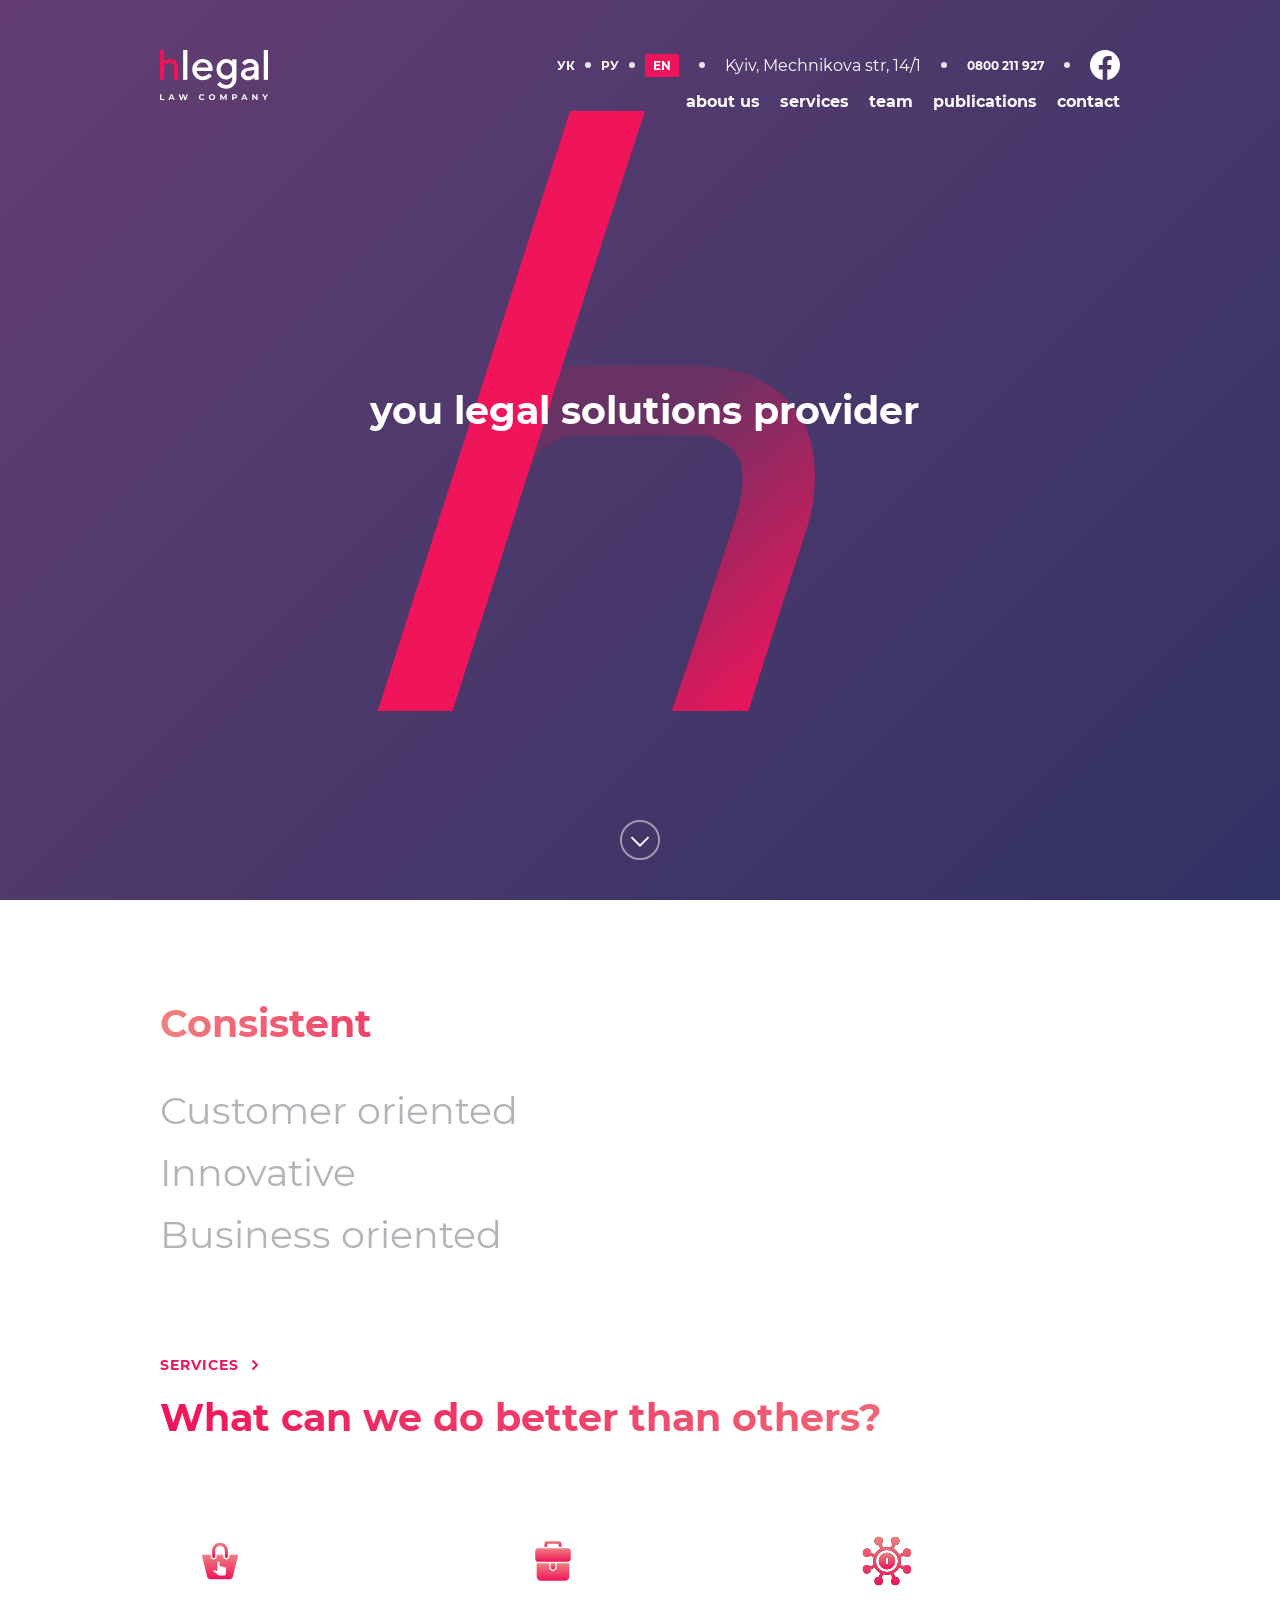
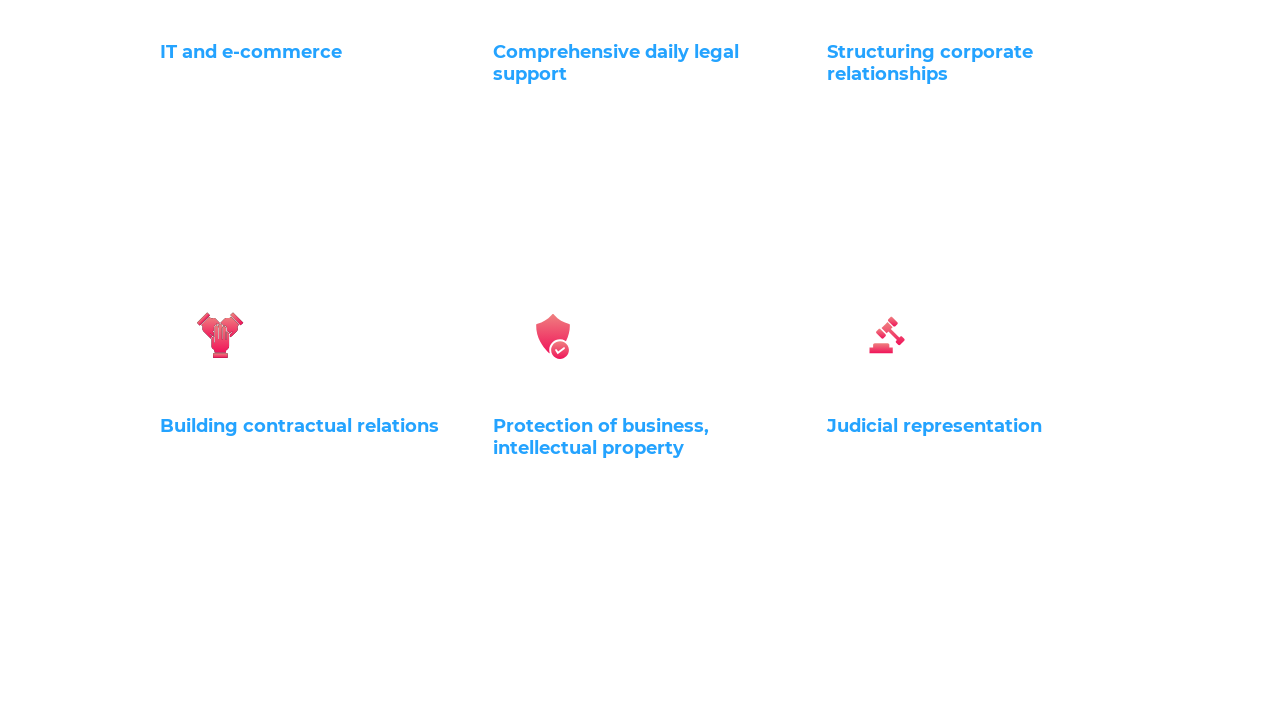
==== commit cfa9e223: "help" ====
--- a/index.html
+++ b/index.html
@@ -7,10 +7,8 @@
     <link rel="stylesheet" href="./css/styles.css">
 </head>
 <body>
-    <!-- Hero Section -->
     <section class="hero-section">
         <div class="hero-container">
-            <!-- Top Navigation -->
             <div class="top-nav">
                 <div class="logo">
                     <img src="./img/Logo.svg" alt="Legal Logo">
@@ -51,7 +49,6 @@
                 </div>
             </div>
 
-            <!-- Main Content -->
             <div class="main-content">
                 <div class="symbol-wrapper">
                     <img src="./img/Symbol.svg" alt="Legal Symbol" class="logo-emblem">
@@ -59,14 +56,12 @@
                 </div>
             </div>
 
-            <!-- Scroll Button -->
             <button class="scroll-button" onclick="document.body.scrollIntoView({behavior: 'smooth', block: 'end'})">
                 <img src="./img/Scroll.svg" alt="Scroll Down">
             </button>
         </div>
     </section>
 
-    <!-- Services Section -->
     <section class="services-section" id="services">
         <div class="services-intro">
             <div class="intro-left">
@@ -88,7 +83,7 @@
 
         <div class="services-header">
             <div class="services-label">
-                <span class="services-text">Services</span>
+                <a href="#services" class="services-text">Services</a>
                 <img src="./img/Arrow.svg" alt="Arrow" class="arrow-icon">
             </div>
             <h2 class="services-title">What can we do better than others?</h2>
--- a/css/styles.css
+++ b/css/styles.css
@@ -1,6 +1,4 @@
-/* ===========================
-   FONTS
-   =========================== */
+/*FONTS*/
 @font-face {
     font-family: 'Montserrat';
     src: url('../fonts/Montserrat-Regular.ttf') format('truetype');
@@ -13,9 +11,7 @@
     font-weight: bold;
 }
 
-/* ===========================
-   RESET & BASE STYLES
-   =========================== */
+/*RESET & BASE STYLES*/
 * {
     margin: 0;
     padding: 0;
@@ -29,15 +25,14 @@
 body {
     font-family: 'Montserrat', sans-serif;
     overflow-x: hidden;
-}
-
-/* ===========================
-   HERO SECTION
-   =========================== */
+    background: linear-gradient(135deg, #643E72 0%, #323264 100%);
+    background-attachment: fixed;
+}
+
+/*HERO SECTION*/
 .hero-section {
     width: 100%;
-    min-height: 100vh;
-    background: linear-gradient(135deg, #643E72 0%, #323264 100%);
+    height: 100vh;
     display: flex;
     flex-direction: column;
     position: relative;
@@ -50,11 +45,12 @@
     flex-direction: column;
     padding: 0;
     position: relative;
-}
-
-/* ===========================
-   TOP NAVIGATION
-   =========================== */
+    border-bottom-left-radius: 40px;
+    border-bottom-right-radius: 40px;
+    overflow: hidden;
+}
+
+/*TOP NAVIGATION*/
 .top-nav {
     display: flex;
     justify-content: space-between;
@@ -90,9 +86,7 @@
     gap: 20px;
 }
 
-/* ===========================
-   LANGUAGE SELECTOR
-   =========================== */
+/*LANGUAGE SELECTOR*/
 .language-selector {
     display: flex;
     align-items: center;
@@ -128,9 +122,7 @@
     opacity: 0.8;
 }
 
-/* ===========================
-   SEPARATORS & CONTACTS
-   =========================== */
+/*SEPARATORS & CONTACTS*/
 .separator {
     width: 6px;
     height: 6px;
@@ -167,9 +159,7 @@
     opacity: 0.8;
 }
 
-/* ===========================
-   FACEBOOK BUTTON
-   =========================== */
+/*FACEBOOK BUTTON*/
 .facebook-btn {
     width: 30px;
     height: 30px;
@@ -195,9 +185,7 @@
     object-fit: contain;
 }
 
-/* ===========================
-   TOP NAVIGATION MENU
-   =========================== */
+/*TOP NAVIGATION MENU*/
 .top-nav-menu {
     display: flex;
     gap: 20px;
@@ -218,25 +206,24 @@
     opacity: 0.8;
 }
 
-/* ===========================
-   MAIN CONTENT
-   =========================== */
+/*MAIN CONTENT*/
 .main-content {
+    display: flex;
+    align-items: flex-start;
+    justify-content: center;
+    width: 100%;
+    flex: 1;
+    padding: 0 160px;
+    padding-top: 0;
+}
+
+.symbol-wrapper {
+    position: relative;
     display: flex;
     align-items: center;
     justify-content: center;
-    width: 100%;
-    flex: 1;
-    padding: 0 160px;
-}
-
-.symbol-wrapper {
-    position: relative;
-    display: flex;
-    align-items: center;
-    justify-content: center;
-    width: min(700px, 80vw);
-    height: min(700px, 80vw);
+    width: min(600px, 80vw);
+    height: min(600px, 80vw, calc(100vh - 150px));
     aspect-ratio: 1 / 1;
 }
 
@@ -258,9 +245,7 @@
     object-fit: contain;
 }
 
-/* ===========================
-   SCROLL BUTTON
-   =========================== */
+/*SCROLL BUTTON*/
 .scroll-button {
     position: absolute;
     bottom: 40px;
@@ -298,28 +283,31 @@
     }
 }
 
-/* ===========================
-   SERVICES SECTION
-   =========================== */
+/*SERVICES SECTION*/
 .services-section {
-    background: linear-gradient(180deg, #643E72 0%, #323264 100%);
+    background: transparent;
     padding: 100px 160px;
     width: 100%;
-}
-
-/* Services Intro */
-.services-intro {
-    display: flex;
-    gap: 60px;
-    margin-bottom: 80px;
-    align-items: flex-start;
-}
-
-.intro-left {
-    flex: 0 0 auto;
-}
-
-.intro-title {
+    border-bottom-left-radius: 40px;
+    border-bottom-right-radius: 40px;
+    overflow: hidden;
+}
+
+/* Services Shadow */
+.services-shadow {
+    width: 100%;
+    margin: 0 -160px -100px -160px;
+    padding: 0;
+}
+
+.services-shadow img {
+    width: 100%;
+    height: auto;
+    display: block;
+}
+
+/* Gradient Text */
+.gradient-text {
     font-size: 38px;
     font-weight: bold;
     margin-bottom: 40px;
@@ -329,6 +317,22 @@
     background-clip: text;
 }
 
+/* Services Intro */
+.services-intro {
+    display: flex;
+    gap: 60px;
+    margin-bottom: 80px;
+    align-items: flex-start;
+}
+
+.intro-left {
+    flex: 0 0 auto;
+}
+
+.intro-title {
+    margin-bottom: 40px;
+}
+
 .intro-features {
     display: flex;
     flex-direction: column;
@@ -390,6 +394,13 @@
     color: #F0145A;
     text-transform: uppercase;
     letter-spacing: 1px;
+    text-decoration: none;
+    cursor: pointer;
+    transition: opacity 0.3s ease;
+}
+
+.services-text:hover {
+    opacity: 0.8;
 }
 
 .arrow-icon {
@@ -415,13 +426,13 @@
 }
 
 .service-card {
-    text-align: center;
+    text-align: left;
 }
 
 .service-icon {
     width: 120px;
     height: 120px;
-    margin: 0 auto 20px;
+    margin-bottom: 20px;
     background: #FFFFFF;
     border-radius: 20px;
     display: flex;
@@ -449,9 +460,7 @@
     line-height: 1.6;
 }
 
-/* ===========================
-   RESPONSIVE - TABLET
-   =========================== */
+/*RESPONSIVE - TABLET*/
 @media (max-width: 1024px) {
     .top-nav {
         padding: 40px 100px 0 100px;
@@ -469,15 +478,17 @@
         padding: 80px 100px;
     }
 
+    .services-shadow {
+        margin: 0 -100px -80px -100px;
+    }
+
     .services-grid {
         grid-template-columns: repeat(2, 1fr);
         gap: 30px;
     }
 }
 
-/* ===========================
-   RESPONSIVE - MOBILE TABLET
-   =========================== */
+/*RESPONSIVE - MOBILE TABLET*/
 @media (max-width: 768px) {
     .top-nav {
         flex-direction: column;
@@ -517,6 +528,10 @@
         padding: 60px 40px;
     }
 
+    .services-shadow {
+        margin: 0 -40px -60px -40px;
+    }
+
     .services-intro {
         flex-direction: column;
         gap: 30px;
@@ -533,9 +548,7 @@
     }
 }
 
-/* ===========================
-   RESPONSIVE - MOBILE
-   =========================== */
+/*RESPONSIVE - MOBILE*/
 @media (max-width: 480px) {
     .top-nav {
         padding: 20px 20px 0 20px;
@@ -592,6 +605,10 @@
         padding: 40px 20px;
     }
 
+    .services-shadow {
+        margin: 0 -20px -40px -20px;
+    }
+
     .intro-title {
         font-size: 28px;
     }
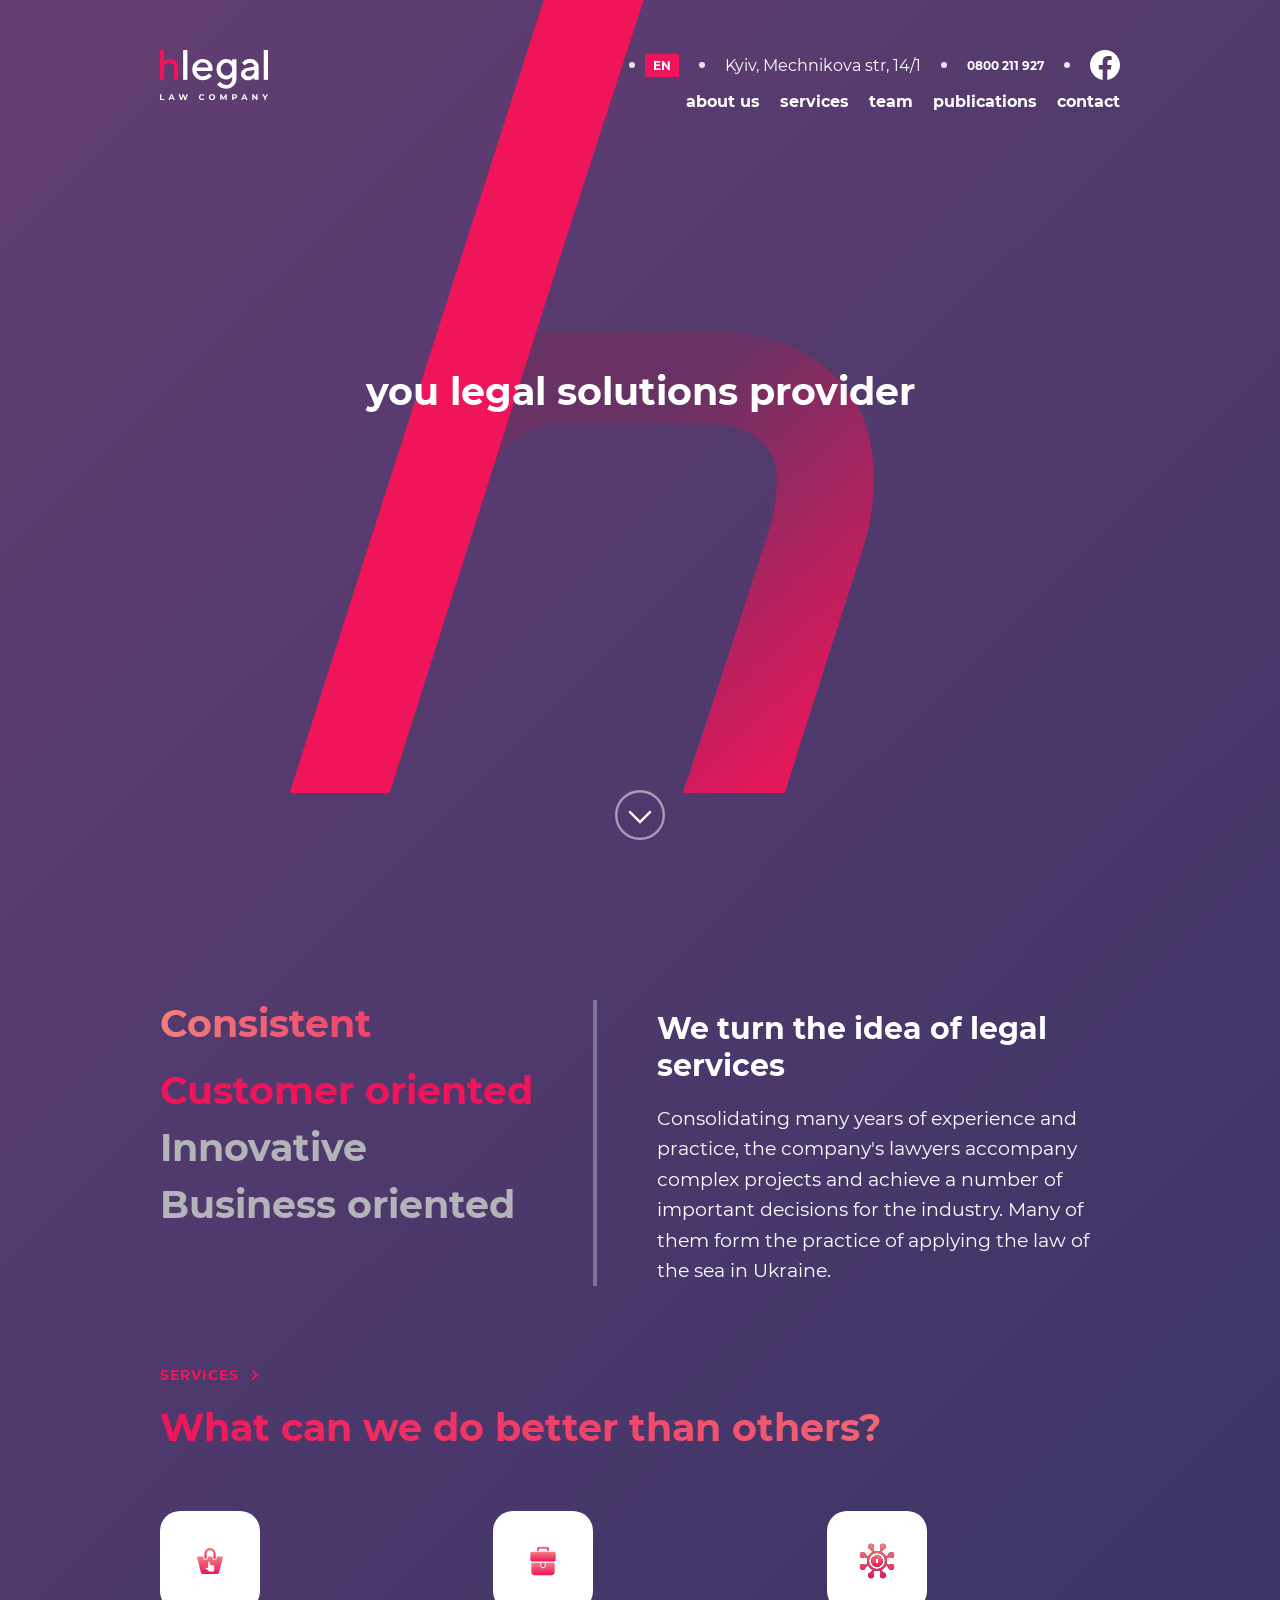
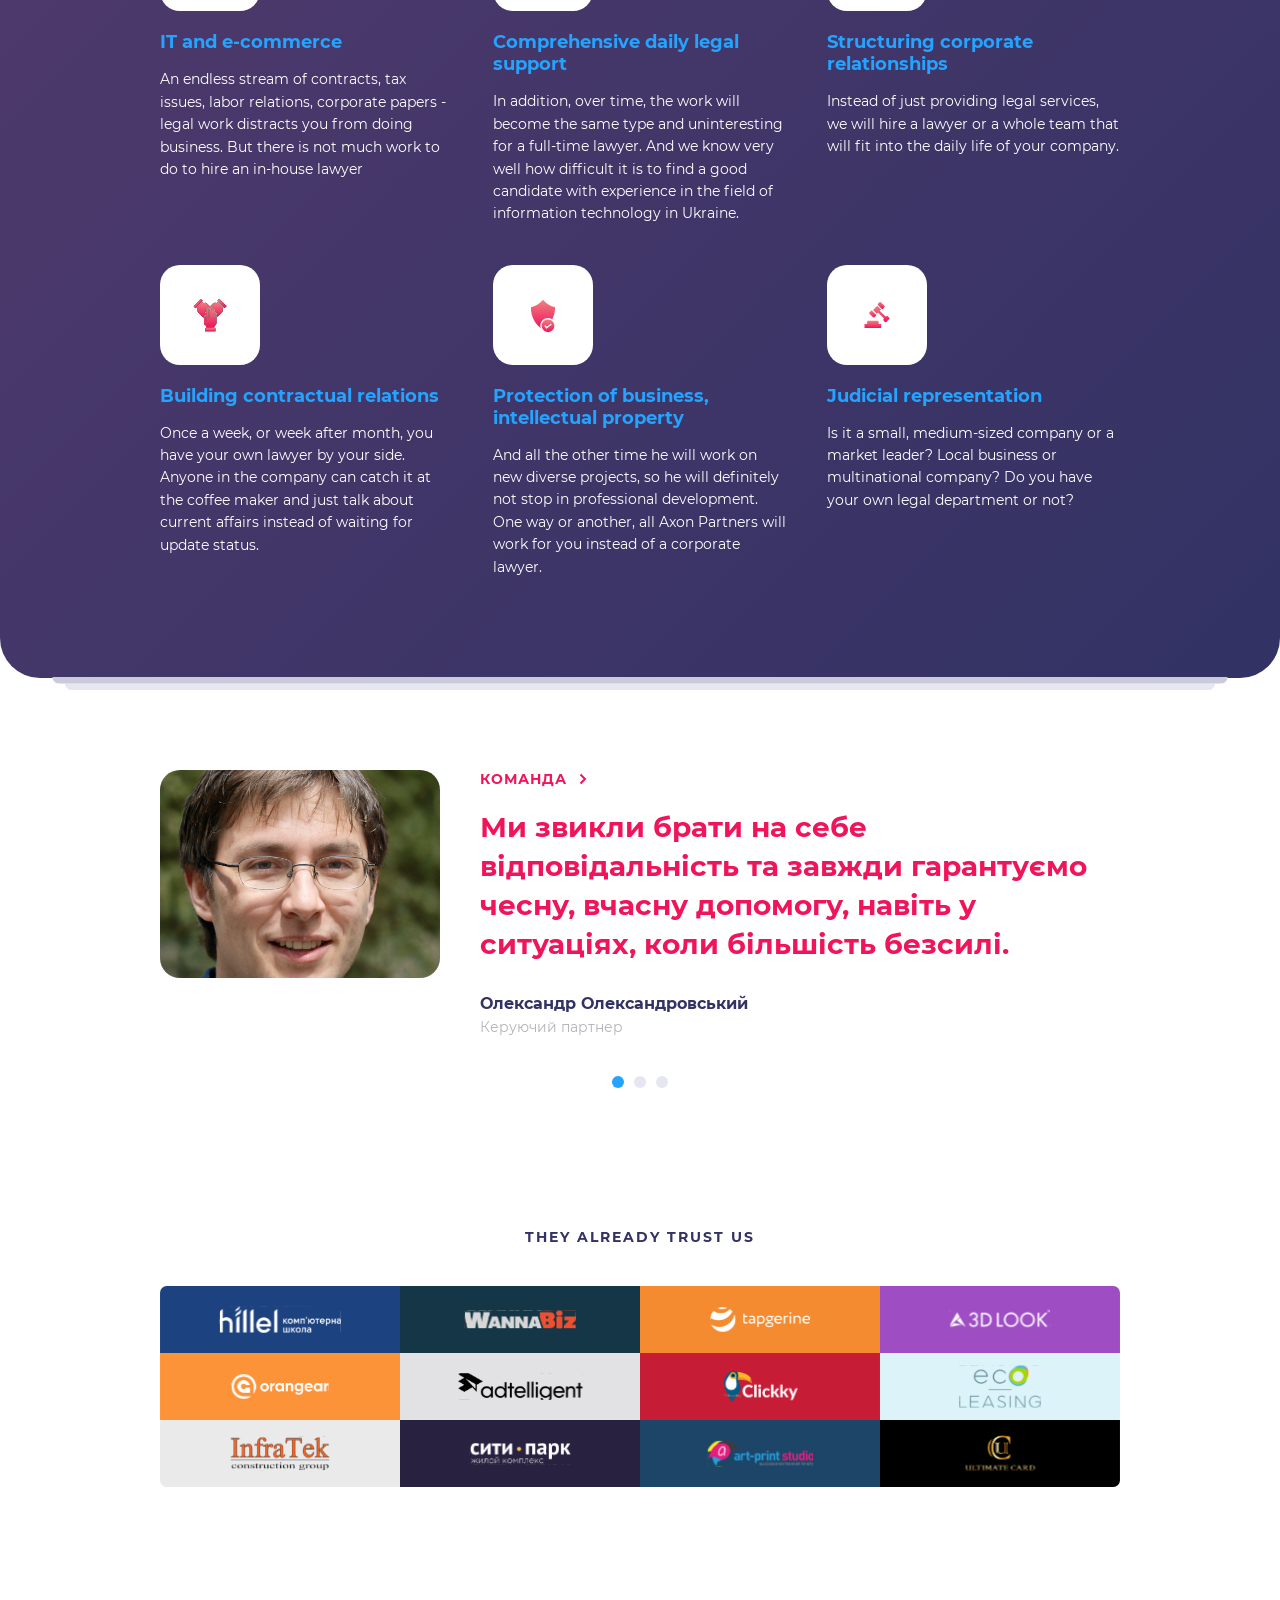
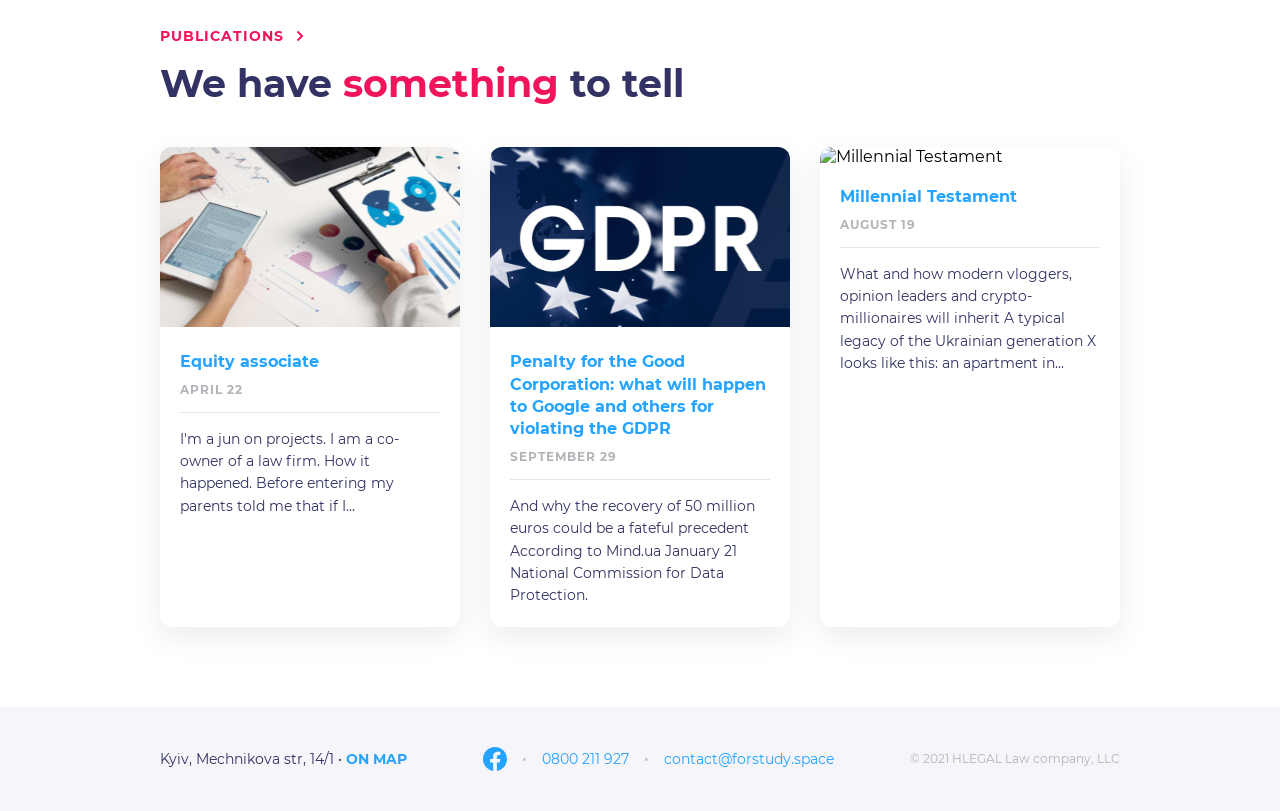
==== commit 4b7541c5: "doneFinalProject" ====
--- a/index.html
+++ b/index.html
@@ -7,137 +7,208 @@
     <link rel="stylesheet" href="./css/styles.css">
 </head>
 <body>
-    <section class="hero-section">
-        <div class="hero-container">
-            <div class="top-nav">
-                <div class="logo">
-                    <img src="./img/Logo.svg" alt="Legal Logo">
-                </div>
-
-                <div class="top-right">
-                    <div class="top-contacts">
-                        <div class="language-selector">
-                            <a href="#" class="language-text">УК</a>
-                            <span class="separator"></span>
-                            <a href="#" class="language-text">РУ</a>
-                            <span class="separator"></span>
-                            <a href="#" class="lang-highlight">EN</a>
+    <div class="gradient-wrapper">
+        <section class="hero-section">
+            <div class="hero-container">
+                <div class="top-nav">
+                    <div class="logo">
+                        <img src="./img/Logo.svg" alt="Legal Logo">
+                    </div>
+                    <div class="top-right">
+                        <div class="top-contacts">
+                            <div class="language-selector">
+                                <a href="#" class="language-text">УК</a>
+                                <span class="separator"></span>
+                                <a href="#" class="language-text">РУ</a>
+                                <span class="separator"></span>
+                                <a href="#" class="lang-highlight">EN</a>
+                            </div>
+                            
+                            <div class="separator"></div>
+                            
+                            <a href="#" class="contact-info">Kyiv, Mechnikova str, 14/1</a>
+                            
+                            <div class="separator"></div>
+                            
+                            <a href="tel:+380800211927" class="phone">0800 211 927</a>
+                            
+                            <div class="separator"></div>
+                            
+                            <a href="[facebook.com](https://facebook.com)" class="facebook-btn" target="_blank">
+                                <img src="./img/Facebook-Header.svg" alt="Facebook">
+                            </a>
                         </div>
-                        
-                        <div class="separator"></div>
-                        
-                        <a href="tel:+38048002119" class="contact-info">Kyiv, Mechnikova str, 14/1</a>
-                        
-                        <div class="separator"></div>
-                        
-                        <a href="tel:+380800211927" class="phone">0800 211 927</a>
-                        
-                        <div class="separator"></div>
-                        
-                        <a href="https://facebook.com" class="facebook-btn" target="_blank">
-                            <img src="./img/Facebook-Header.svg" alt="Facebook">
-                        </a>
-                    </div>
-
-                    <nav class="top-nav-menu">
-                        <a href="#about" class="nav-link">about us</a>
-                        <a href="#services" class="nav-link">services</a>
-                        <a href="#team" class="nav-link">team</a>
-                        <a href="#publications" class="nav-link">publications</a>
-                        <a href="#contact" class="nav-link">contact</a>
-                    </nav>
-                </div>
-            </div>
-
-            <div class="main-content">
-                <div class="symbol-wrapper">
-                    <img src="./img/Symbol.svg" alt="Legal Symbol" class="logo-emblem">
-                    <h1 class="main-heading">you legal solutions provider</h1>
-                </div>
-            </div>
-
-            <button class="scroll-button" onclick="document.body.scrollIntoView({behavior: 'smooth', block: 'end'})">
-                <img src="./img/Scroll.svg" alt="Scroll Down">
-            </button>
+                        <nav class="top-nav-menu">
+                            <a href="#about" class="nav-link">about us</a>
+                            <a href="#services" class="nav-link">services</a>
+                            <a href="#team" class="nav-link">team</a>
+                            <a href="#publications" class="nav-link">publications</a>
+                            <a href="#contact" class="nav-link">contact</a>
+                        </nav>
+                    </div>
+                </div>
+                <div class="main-content">
+                    <div class="symbol-wrapper">
+                        <img src="./img/Symbol.svg" alt="Legal Symbol" class="logo-emblem">
+                        <h1 class="main-heading">you legal solutions provider</h1>
+                    </div>
+                </div>
+                <button class="scroll-button" onclick="window.scrollTo({top: window.innerHeight, behavior: 'smooth'})">
+    <img src="./img/Scroll.svg" alt="Scroll Down">
+</button>
+            </div>
+        </section>
+        <section class="services-section" id="services">
+            <div class="services-intro">
+                <div class="intro-left">
+                    <h2 class="intro-title gradient-text">Consistent</h2>
+                    <div class="intro-features">
+                        <p class="feature-text active">Customer oriented</p>
+                        <p class="feature-text">Innovative</p>
+                        <p class="feature-text">Business oriented</p>
+                    </div>
+                </div>
+                <div class="intro-divider"></div>
+                <div class="intro-right">
+                    <h3 class="intro-heading">We turn the idea of legal services</h3>
+                    <p class="intro-description">Consolidating many years of experience and practice, the company's lawyers accompany complex projects and achieve a number of important decisions for the industry. Many of them form the practice of applying the law of the sea in Ukraine.</p>
+                </div>
+            </div>
+            <div class="services-header">
+                <div class="services-label">
+                    <a href="#services" class="services-text">Services</a>
+                    <img src="./img/Arrow.svg" alt="Arrow" class="arrow-icon">
+                </div>
+                <h2 class="services-title">What can we do better than others?</h2>
+            </div>
+            <div class="services-grid">
+                <div class="service-card">
+                    <div class="service-icon">
+                        <img src="./img/Icon1.svg" alt="IT and e-commerce">
+                    </div>
+                    <h4 class="service-card-title">IT and e-commerce</h4>
+                    <p class="service-card-text">An endless stream of contracts, tax issues, labor relations, corporate papers - legal work distracts you from doing business. But there is not much work to do to hire an in-house lawyer</p>
+                </div>
+                <div class="service-card">
+                    <div class="service-icon">
+                        <img src="./img/Icon2.svg" alt="Comprehensive daily legal support">
+                    </div>
+                    <h4 class="service-card-title">Comprehensive daily legal support</h4>
+                    <p class="service-card-text">In addition, over time, the work will become the same type and uninteresting for a full-time lawyer. And we know very well how difficult it is to find a good candidate with experience in the field of information technology in Ukraine.</p>
+                </div>
+                <div class="service-card">
+                    <div class="service-icon">
+                        <img src="./img/Icon3.svg" alt="Structuring corporate relationships">
+                    </div>
+                    <h4 class="service-card-title">Structuring corporate relationships</h4>
+                    <p class="service-card-text">Instead of just providing legal services, we will hire a lawyer or a whole team that will fit into the daily life of your company.</p>
+                </div>
+                <div class="service-card">
+                    <div class="service-icon">
+                        <img src="./img/Icon4.svg" alt="Building contractual relations">
+                    </div>
+                    <h4 class="service-card-title">Building contractual relations</h4>
+                    <p class="service-card-text">Once a week, or week after month, you have your own lawyer by your side. Anyone in the company can catch it at the coffee maker and just talk about current affairs instead of waiting for update status.</p>
+                </div>
+                <div class="service-card">
+                    <div class="service-icon">
+                        <img src="./img/Icon5.svg" alt="Protection of business, intellectual property">
+                    </div>
+                    <h4 class="service-card-title">Protection of business, intellectual property</h4>
+                    <p class="service-card-text">And all the other time he will work on new diverse projects, so he will definitely not stop in professional development. One way or another, all Axon Partners will work for you instead of a corporate lawyer.</p>
+                </div>
+                <div class="service-card">
+                    <div class="service-icon">
+                        <img src="./img/Icon6.svg" alt="Judicial representation">
+                    </div>
+                    <h4 class="service-card-title">Judicial representation</h4>
+                    <p class="service-card-text">Is it a small, medium-sized company or a market leader? Local business or multinational company? Do you have your own legal department or not?</p>
+                </div>
+            </div>
+        </section>
+    </div>
+    <div class="hero-shadow">
+        <img src="./img/Shadow.svg" alt="Shadow">
+    </div>
+    <section class="team-section" id="team">
+        <div class="team-container">
+            <div class="team-member">
+                <img src="./img/image.svg" alt="Олександр Олександровський" class="member-photo">
+                <div class="member-info">
+                    <div class="team-label">
+                        <a href="#team" class="team-text">КОМАНДА</a>
+                        <img src="./img/Arrow.svg" alt="Arrow" class="arrow-icon">
+                    </div>
+                    <h2 class="team-quote">Ми звикли брати на себе відповідальність та завжди гарантуємо чесну, вчасну допомогу, навіть у ситуаціях, коли більшість безсилі.</h2>
+                    <p class="member-name">Олександр Олександровський</p>
+                    <p class="member-role">Керуючий партнер</p>
+                </div>
+            </div>
+            <div class="slider-dots">
+                <span class="dot active"></span>
+                <span class="dot"></span>
+                <span class="dot"></span>
+            </div>
         </div>
     </section>
-
-    <section class="services-section" id="services">
-        <div class="services-intro">
-            <div class="intro-left">
-                <h2 class="intro-title gradient-text">Consistent</h2>
-                <div class="intro-features">
-                    <p class="feature-text">Customer oriented</p>
-                    <p class="feature-text">Innovative</p>
-                    <p class="feature-text">Business oriented</p>
-                </div>
-            </div>
-
-            <div class="intro-divider"></div>
-
-            <div class="intro-right">
-                <h3 class="intro-heading">We turn the idea of legal services</h3>
-                <p class="intro-description">Consolidating many years of experience and practice, the company's lawyers accompany complex projects and achieve a number of important decisions for the industry. Many of them form the practice of applying the law of the sea in Ukraine.</p>
-            </div>
-        </div>
-
-        <div class="services-header">
-            <div class="services-label">
-                <a href="#services" class="services-text">Services</a>
+    <section class="trust-section">
+        <h3 class="trust-title">THEY ALREADY TRUST US</h3>
+        <img src="./img/Grid.svg" alt="Our Clients" class="clients-grid">
+    </section>
+    <section class="publications-section" id="publications">
+        <div class="publications-header">
+            <div class="publications-label">
+                <a href="#publications" class="publications-text">PUBLICATIONS</a>
                 <img src="./img/Arrow.svg" alt="Arrow" class="arrow-icon">
             </div>
-            <h2 class="services-title">What can we do better than others?</h2>
-        </div>
-
-        <div class="services-grid">
-            <div class="service-card">
-                <div class="service-icon">
-                    <img src="./img/Icon1.svg" alt="IT and e-commerce">
-                </div>
-                <h4 class="service-card-title">IT and e-commerce</h4>
-                <p class="service-card-text">An endless stream of contracts, tax issues, labor relations, corporate papers - legal work distracts you from doing business. But there is not much work to do to hire an in-house lawyer</p>
-            </div>
-
-            <div class="service-card">
-                <div class="service-icon">
-                    <img src="./img/Icon2.svg" alt="Comprehensive daily legal support">
-                </div>
-                <h4 class="service-card-title">Comprehensive daily legal support</h4>
-                <p class="service-card-text">In addition, over time, the work will become the same type and uninteresting for a full-time lawyer. And we know very well how difficult it is to find a good candidate with experience in the field of information technology in Ukraine.</p>
-            </div>
-
-            <div class="service-card">
-                <div class="service-icon">
-                    <img src="./img/Icon3.svg" alt="Structuring corporate relationships">
-                </div>
-                <h4 class="service-card-title">Structuring corporate relationships</h4>
-                <p class="service-card-text">Instead of just providing legal services, we will hire a lawyer or a whole team that will fit into the daily life of your company.</p>
-            </div>
-
-            <div class="service-card">
-                <div class="service-icon">
-                    <img src="./img/Icon4.svg" alt="Building contractual relations">
-                </div>
-                <h4 class="service-card-title">Building contractual relations</h4>
-                <p class="service-card-text">Once a week, or week after month, you have your own lawyer by your side. Anyone in the company can catch it at the coffee maker and just talk about current affairs instead of waiting for update status.</p>
-            </div>
-
-            <div class="service-card">
-                <div class="service-icon">
-                    <img src="./img/Icon5.svg" alt="Protection of business, intellectual property">
-                </div>
-                <h4 class="service-card-title">Protection of business, intellectual property</h4>
-                <p class="service-card-text">And all the other time he will work on new diverse projects, so he will definitely not stop in professional development. One way or another, all Axon Partners will work for you instead of a corporate lawyer.</p>
-            </div>
-
-            <div class="service-card">
-                <div class="service-icon">
-                    <img src="./img/Icon6.svg" alt="Judicial representation">
-                </div>
-                <h4 class="service-card-title">Judicial representation</h4>
-                <p class="service-card-text">Is it a small, medium-sized company or a market leader? Local business or multinational company? Do you have your own legal department or not?</p>
-            </div>
+            <h2 class="publications-title">We have <span class="highlight">something</span> to tell</h2>
+        </div>
+        <div class="publications-grid">
+            <article class="publication-card">
+                <img src="./img/Photo1.svg" alt="Equity associate" class="publication-img">
+                <div class="publication-content">
+                    <h4 class="publication-card-title">Equity associate</h4>
+                    <p class="publication-date">APRIL 22</p>
+                    <div class="publication-divider"></div>
+                    <p class="publication-text">I'm a jun on projects. I am a co-owner of a law firm. How it happened. Before entering my parents told me that if I...</p>
+                </div>
+            </article>
+            <article class="publication-card">
+                <img src="./img/Photo2.svg" alt="GDPR" class="publication-img">
+                <div class="publication-content">
+                    <h4 class="publication-card-title">Penalty for the Good Corporation: what will happen to Google and others for violating the GDPR</h4>
+                    <p class="publication-date">SEPTEMBER 29</p>
+                    <div class="publication-divider"></div>
+                    <p class="publication-text">And why the recovery of 50 million euros could be a fateful precedent According to Mind.ua January 21 National Commission for Data Protection.</p>
+                </div>
+            </article>
+            <article class="publication-card">
+                <img src="./img/Photo3.svg" alt="Millennial Testament" class="publication-img">
+                <div class="publication-content">
+                    <h4 class="publication-card-title">Millennial Testament</h4>
+                    <p class="publication-date">AUGUST 19</p>
+                    <div class="publication-divider"></div>
+                    <p class="publication-text">What and how modern vloggers, opinion leaders and crypto-millionaires will inherit A typical legacy of the Ukrainian generation X looks like this: an apartment in...</p>
+                </div>
+            </article>
         </div>
     </section>
+    <footer class="footer">
+        <div class="footer-left">
+            <p class="footer-address">Kyiv, Mechnikova str, 14/1 • <a href="#" class="map-link">ON MAP</a></p>
+        </div>
+        <div class="footer-center">
+            <a href="[facebook.com](https://facebook.com)" target="_blank" class="footer-facebook">
+                <img src="./img/Facebook-Footer.svg" alt="Facebook">
+            </a>
+            <span class="footer-separator">•</span>
+            <a href="tel:0800211927" class="footer-phone">0800 211 927</a>
+            <span class="footer-separator">•</span>
+            <a href="mailto:contact@forstudy.space" class="footer-email">contact@forstudy.space</a>
+        </div>
+        <div class="footer-right">
+            <p class="footer-copyright">© 2021 HLEGAL Law company, LLC</p>
+        </div>
+    </footer>
 </body>
-</html>+</html>
--- a/css/styles.css
+++ b/css/styles.css
@@ -25,29 +25,30 @@
 body {
     font-family: 'Montserrat', sans-serif;
     overflow-x: hidden;
+    background: #FFFFFF;
+}
+
+/*GRADIENT WRAPPER - Hero + Services*/
+.gradient-wrapper {
     background: linear-gradient(135deg, #643E72 0%, #323264 100%);
-    background-attachment: fixed;
+    border-bottom-left-radius: 40px;
+    border-bottom-right-radius: 40px;
+    position: relative;
 }
 
 /*HERO SECTION*/
 .hero-section {
     width: 100%;
-    height: 100vh;
-    display: flex;
-    flex-direction: column;
     position: relative;
 }
 
 .hero-container {
     width: 100%;
-    height: 100vh;
+    min-height: 100vh;
     display: flex;
     flex-direction: column;
     padding: 0;
     position: relative;
-    border-bottom-left-radius: 40px;
-    border-bottom-right-radius: 40px;
-    overflow: hidden;
 }
 
 /*TOP NAVIGATION*/
@@ -214,7 +215,7 @@
     width: 100%;
     flex: 1;
     padding: 0 160px;
-    padding-top: 0;
+    margin-top: -20px;
 }
 
 .symbol-wrapper {
@@ -222,9 +223,14 @@
     display: flex;
     align-items: center;
     justify-content: center;
-    width: min(600px, 80vw);
-    height: min(600px, 80vw, calc(100vh - 150px));
-    aspect-ratio: 1 / 1;
+    margin-top: -100px;
+}
+
+.logo-emblem {
+    width: 700px;
+    max-width: 80vw;
+    height: auto;
+    object-fit: contain;
 }
 
 .main-heading {
@@ -236,19 +242,12 @@
     line-height: 1.4;
     white-space: nowrap;
     z-index: 10;
-    max-width: 90%;
-}
-
-.logo-emblem {
-    width: 100%;
-    height: 100%;
-    object-fit: contain;
 }
 
 /*SCROLL BUTTON*/
 .scroll-button {
     position: absolute;
-    bottom: 40px;
+    bottom: 60px;
     left: 50%;
     transform: translateX(-50%);
     cursor: pointer;
@@ -258,15 +257,18 @@
     border: none;
     padding: 0;
     z-index: 20;
-}
+    width: 50px;
+    height: 50px;
+}
+
 
 .scroll-button:hover {
     opacity: 0.7;
 }
 
 .scroll-button img {
-    width: 40px;
-    height: 40px;
+    width: 100%;
+    height: 100%;
     object-fit: contain;
     display: block;
 }
@@ -281,36 +283,19 @@
     60% {
         transform: translateX(-50%) translateY(-5px);
     }
-}
+}    
 
 /*SERVICES SECTION*/
 .services-section {
-    background: transparent;
     padding: 100px 160px;
     width: 100%;
-    border-bottom-left-radius: 40px;
-    border-bottom-right-radius: 40px;
-    overflow: hidden;
-}
-
-/* Services Shadow */
-.services-shadow {
-    width: 100%;
-    margin: 0 -160px -100px -160px;
-    padding: 0;
-}
-
-.services-shadow img {
-    width: 100%;
-    height: auto;
-    display: block;
 }
 
 /* Gradient Text */
 .gradient-text {
     font-size: 38px;
     font-weight: bold;
-    margin-bottom: 40px;
+    margin-bottom: 20px;
     background: linear-gradient(90deg, #EF8080 0%, #F0145A 100%);
     -webkit-background-clip: text;
     -webkit-text-fill-color: transparent;
@@ -329,42 +314,41 @@
     flex: 0 0 auto;
 }
 
-.intro-title {
-    margin-bottom: 40px;
-}
-
 .intro-features {
     display: flex;
     flex-direction: column;
-    gap: 15px;
+    gap: 10px;
 }
 
 .feature-text {
     font-size: 38px;
-    font-weight: normal;
+    font-weight: bold;
     color: #B3B3BA;
     cursor: pointer;
     transition: color 0.3s ease;
 }
 
-.feature-text:hover {
+.feature-text:hover,
+.feature-text.active {
     color: #F0145A;
 }
 
 .intro-divider {
     width: 4px;
-    background-color: #FFFFFF4D;
+    background-color: rgba(255, 255, 255, 0.3);
     min-height: 200px;
     flex: 0 0 4px;
+    align-self: stretch;
 }
 
 .intro-right {
     flex: 1;
+    padding-top: 10px;
 }
 
 .intro-heading {
     font-size: 30px;
-    font-weight: normal;
+    font-weight: bold;
     color: #FFFFFF;
     margin-bottom: 20px;
 }
@@ -430,8 +414,8 @@
 }
 
 .service-icon {
-    width: 120px;
-    height: 120px;
+    width: 100px;
+    height: 100px;
     margin-bottom: 20px;
     background: #FFFFFF;
     border-radius: 20px;
@@ -441,8 +425,8 @@
 }
 
 .service-icon img {
-    width: 70px;
-    height: 70px;
+    width: 50px;
+    height: 50px;
     object-fit: contain;
 }
 
@@ -460,180 +444,288 @@
     line-height: 1.6;
 }
 
-/*RESPONSIVE - TABLET*/
+/*SHADOW - сразу после градиента*/
+.hero-shadow {
+    width: 100%;
+    margin-top: -1px;
+    position: relative;
+    z-index: 1;
+    overflow: hidden;
+    padding: 0 20px;
+}
+
+.hero-shadow img {
+    width: 100%;
+    max-width: calc(100% - 40px);
+    height: auto;
+    display: block;
+    margin: 0 auto;
+}
+
+/*TEAM SECTION*/
+.team-section {
+    background: #FFFFFF;
+    padding: 80px 160px;
+}
+
+.team-container {
+    max-width: 1200px;
+    margin: 0 auto;
+}
+
+.team-member {
+    display: flex;
+    align-items: flex-start;
+    gap: 40px;
+}
+
+.member-photo {
+    width: 280px;
+    height: auto;
+    border-radius: 20px;
+    flex-shrink: 0;
+}
+
+.member-info {
+    flex: 1;
+}
+
+.team-label {
+    display: flex;
+    align-items: center;
+    gap: 10px;
+    margin-bottom: 20px;
+}
+
+.team-text {
+    font-size: 14px;
+    font-weight: bold;
+    color: #F0145A;
+    text-transform: uppercase;
+    letter-spacing: 1px;
+    text-decoration: none;
+}
+
+.team-quote {
+    font-size: 28px;
+    font-weight: bold;
+    color: #F0145A;
+    line-height: 1.4;
+    margin-bottom: 30px;
+}
+
+.member-name {
+    font-size: 16px;
+    font-weight: bold;
+    color: #323264;
+    margin-bottom: 5px;
+}
+
+.member-role {
+    font-size: 14px;
+    color: #B3B3BA;
+}
+
+.slider-dots {
+    display: flex;
+    justify-content: center;
+    gap: 10px;
+    margin-top: 40px;
+}
+
+.dot {
+    width: 12px;
+    height: 12px;
+    border-radius: 50%;
+    background: #E6E6F0;
+    cursor: pointer;
+    transition: background 0.3s ease;
+}
+
+.dot.active {
+    background: #24A3FF;
+}
+
+/*TRUST SECTION*/
+.trust-section {
+    background: #FFFFFF;
+    padding: 60px 160px;
+    text-align: center;
+}
+
+.trust-title {
+    font-size: 14px;
+    font-weight: bold;
+    color: #323264;
+    letter-spacing: 2px;
+    margin-bottom: 40px;
+}
+
+.clients-grid {
+    width: 100%;
+    max-width: 1000px;
+    margin: 0 auto;
+    display: block;
+}
+
+/*PUBLICATIONS SECTION*/
+.publications-section {
+    background: #FFFFFF;
+    padding: 80px 160px;
+}
+
+.publications-header {
+    margin-bottom: 40px;
+}
+
+.publications-label {
+    display: flex;
+    align-items: center;
+    gap: 10px;
+    margin-bottom: 15px;
+}
+
+.publications-text {
+    font-size: 14px;
+    font-weight: bold;
+    color: #F0145A;
+    text-transform: uppercase;
+    letter-spacing: 1px;
+    text-decoration: none;
+}
+
+.publications-title {
+    font-size: 38px;
+    font-weight: bold;
+    color: #323264;
+}
+
+.publications-title .highlight {
+    color: #F0145A;
+}
+
+.publications-grid {
+    display: grid;
+    grid-template-columns: repeat(3, 1fr);
+    gap: 30px;
+}
+
+.publication-card {
+    background: #FFFFFF;
+    border-radius: 12px;
+    overflow: hidden;
+    box-shadow: 0 10px 30px rgba(0, 0, 0, 0.08);
+    transition: transform 0.3s ease, box-shadow 0.3s ease;
+}
+
+.publication-card:hover {
+    transform: translateY(-5px);
+    box-shadow: 0 15px 40px rgba(0, 0, 0, 0.12);
+}
+
+.publication-img {
+    width: 100%;
+    height: 180px;
+    object-fit: cover;
+}
+
+.publication-content {
+    padding: 20px;
+}
+
+.publication-card-title {
+    font-size: 16px;
+    font-weight: bold;
+    color: #24A3FF;
+    margin-bottom: 8px;
+    line-height: 1.4;
+}
+
+.publication-date {
+    font-size: 12px;
+    font-weight: bold;
+    color: #B3B3BA;
+    text-transform: uppercase;
+    letter-spacing: 1px;
+}
+
+.publication-divider {
+    width: 100%;
+    height: 1px;
+    background: #E6E6F0;
+    margin: 15px 0;
+}
+
+.publication-text {
+    font-size: 14px;
+    color: #323264;
+    line-height: 1.6;
+}
+
+/*FOOTER*/
+.footer {
+    background: #F5F5FA;
+    padding: 40px 160px;
+    display: flex;
+    justify-content: space-between;
+    align-items: center;
+}
+
+.footer-address {
+    font-size: 14px;
+    color: #323264;
+}
+
+.map-link {
+    color: #24A3FF;
+    text-decoration: none;
+    font-weight: bold;
+}
+
+.footer-center {
+    display: flex;
+    align-items: center;
+    gap: 15px;
+}
+
+.footer-facebook img {
+    width: 24px;
+    height: 24px;
+    display: block;
+}
+
+.footer-separator {
+    color: #B3B3BA;
+}
+
+.footer-phone,
+.footer-email {
+    font-size: 14px;
+    color: #24A3FF;
+    text-decoration: none;
+}
+
+.footer-copyright {
+    font-size: 12px;
+    color: #B3B3BA;
+}
+
+/*RESPONSIVE*/
 @media (max-width: 1024px) {
-    .top-nav {
-        padding: 40px 100px 0 100px;
+    .top-nav,
+    .services-section,
+    .team-section,
+    .trust-section,
+    .publications-section,
+    .footer {
+        padding-left: 80px;
+        padding-right: 80px;
     }
 
     .main-content {
-        padding: 0 100px;
+        padding: 0 80px;
     }
 
-    .main-heading {
-        font-size: 32px;
-    }
-
-    .services-section {
-        padding: 80px 100px;
-    }
-
-    .services-shadow {
-        margin: 0 -100px -80px -100px;
-    }
-
-    .services-grid {
+    .services-grid,
+    .publications-grid {
         grid-template-columns: repeat(2, 1fr);
-        gap: 30px;
-    }
-}
-
-/*RESPONSIVE - MOBILE TABLET*/
-@media (max-width: 768px) {
-    .top-nav {
-        flex-direction: column;
-        align-items: center;
-        gap: 20px;
-        padding: 30px 40px 0 40px;
-    }
-
-    .top-right {
-        align-items: center;
-        text-align: center;
-        width: 100%;
-        margin-left: 0;
-    }
-
-    .top-contacts {
-        flex-wrap: wrap;
-        justify-content: center;
-        gap: 15px;
-    }
-
-    .top-nav-menu {
-        flex-wrap: wrap;
-        justify-content: center;
-        gap: 15px;
-    }
-
-    .main-content {
-        padding: 0 40px;
-    }
-
-    .main-heading {
-        font-size: 28px;
-    }
-
-    .services-section {
-        padding: 60px 40px;
-    }
-
-    .services-shadow {
-        margin: 0 -40px -60px -40px;
-    }
-
-    .services-intro {
-        flex-direction: column;
-        gap: 30px;
-    }
-
-    .intro-divider {
-        width: 100%;
-        height: 2px;
-        min-height: auto;
-    }
-
-    .services-grid {
-        grid-template-columns: 1fr;
-    }
-}
-
-/*RESPONSIVE - MOBILE*/
-@media (max-width: 480px) {
-    .top-nav {
-        padding: 20px 20px 0 20px;
-        gap: 15px;
-    }
-
-    .logo {
-        height: 40px;
-    }
-
-    .top-contacts {
-        flex-wrap: wrap;
-        justify-content: center;
-        gap: 10px;
-    }
-
-    .top-nav-menu {
-        flex-wrap: wrap;
-        justify-content: center;
-        gap: 8px;
-    }
-
-    .nav-link {
-        font-size: 14px;
-    }
-
-    .main-content {
-        padding: 0 20px;
-    }
-
-    .main-heading {
-        font-size: 22px;
-        white-space: normal;
-    }
-
-    .language-text,
-    .lang-highlight,
-    .contact-info,
-    .phone {
-        font-size: 11px;
-    }
-
-    .facebook-btn {
-        width: 24px;
-        height: 24px;
-    }
-
-    .scroll-button img {
-        width: 30px;
-        height: 30px;
-    }
-
-    .services-section {
-        padding: 40px 20px;
-    }
-
-    .services-shadow {
-        margin: 0 -20px -40px -20px;
-    }
-
-    .intro-title {
-        font-size: 28px;
-    }
-
-    .feature-text {
-        font-size: 24px;
-    }
-
-    .intro-heading {
-        font-size: 24px;
-    }
-
-    .intro-description {
-        font-size: 16px;
-    }
-
-    .services-title {
-        font-size: 28px;
-    }
-
-    .service-card-title {
-        font-size: 16px;
-    }
-
-    .service-card-text {
-        font-size: 13px;
-    }
-}
